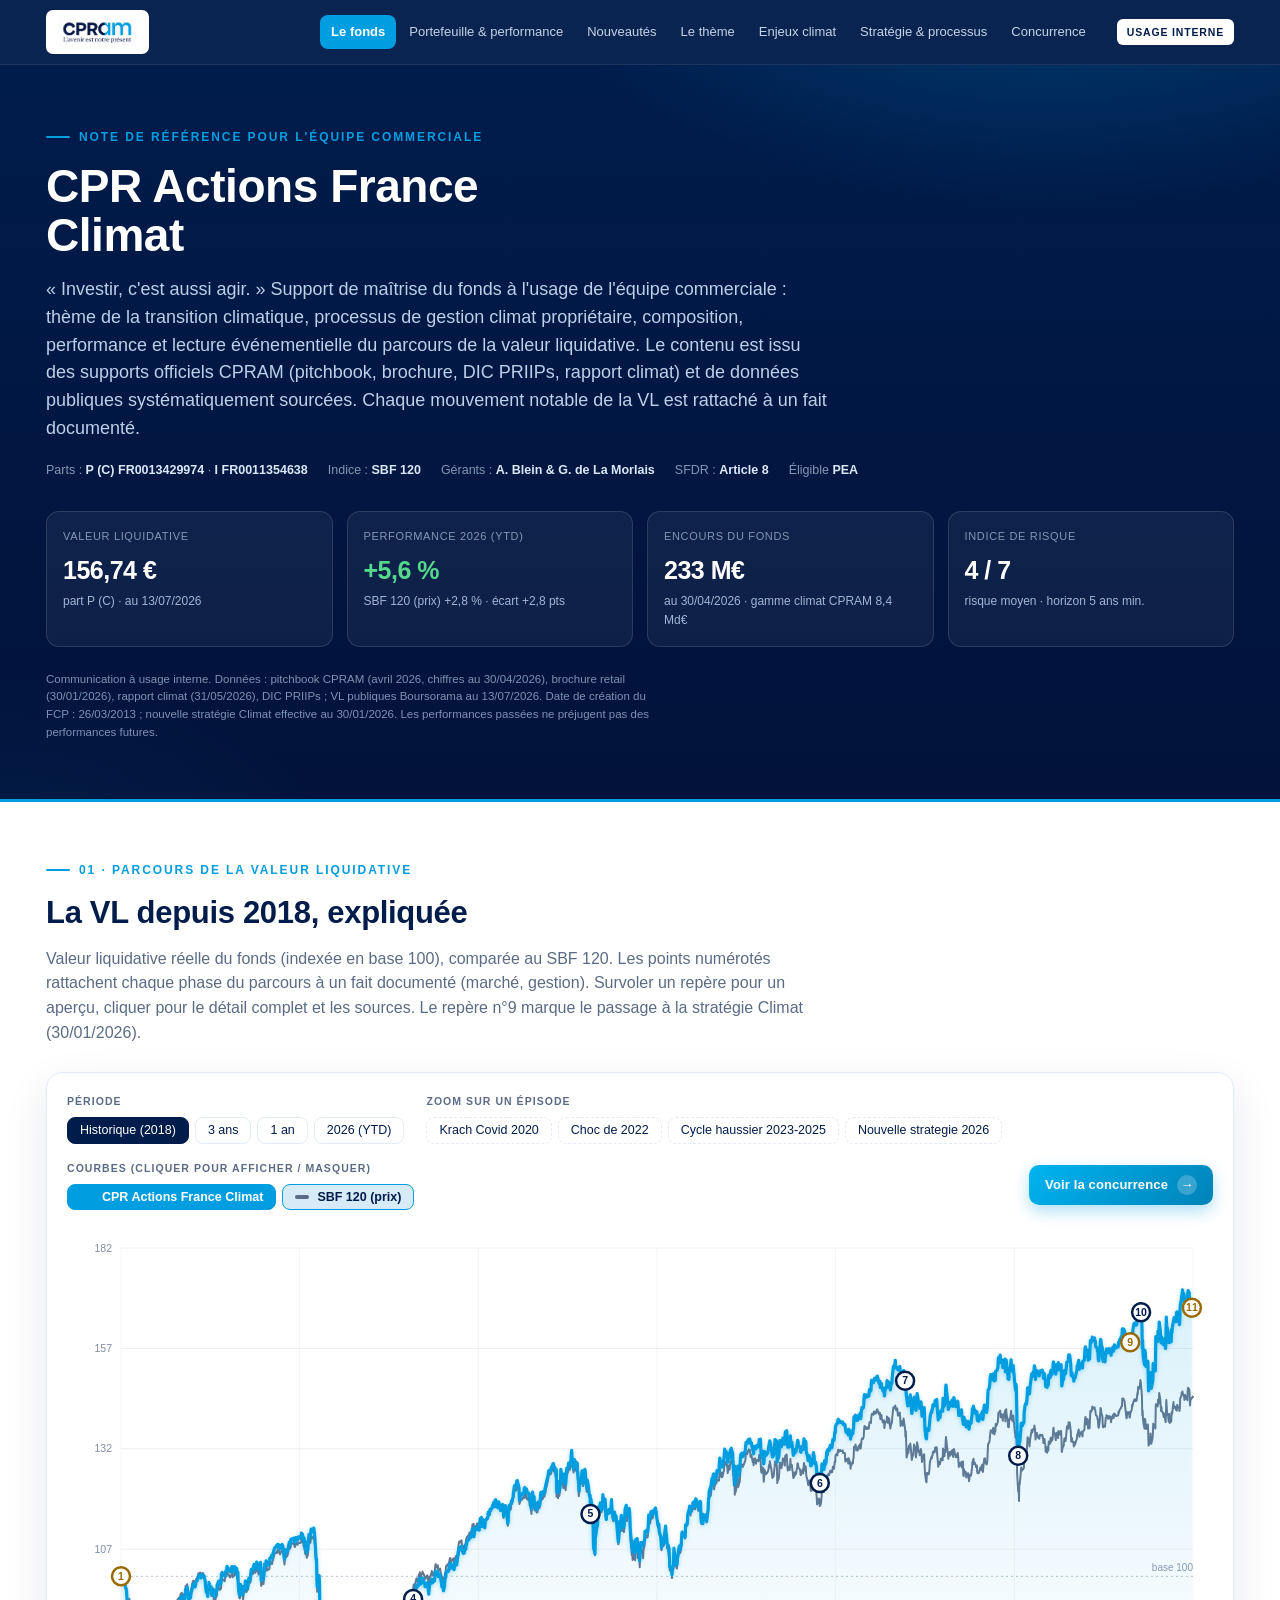
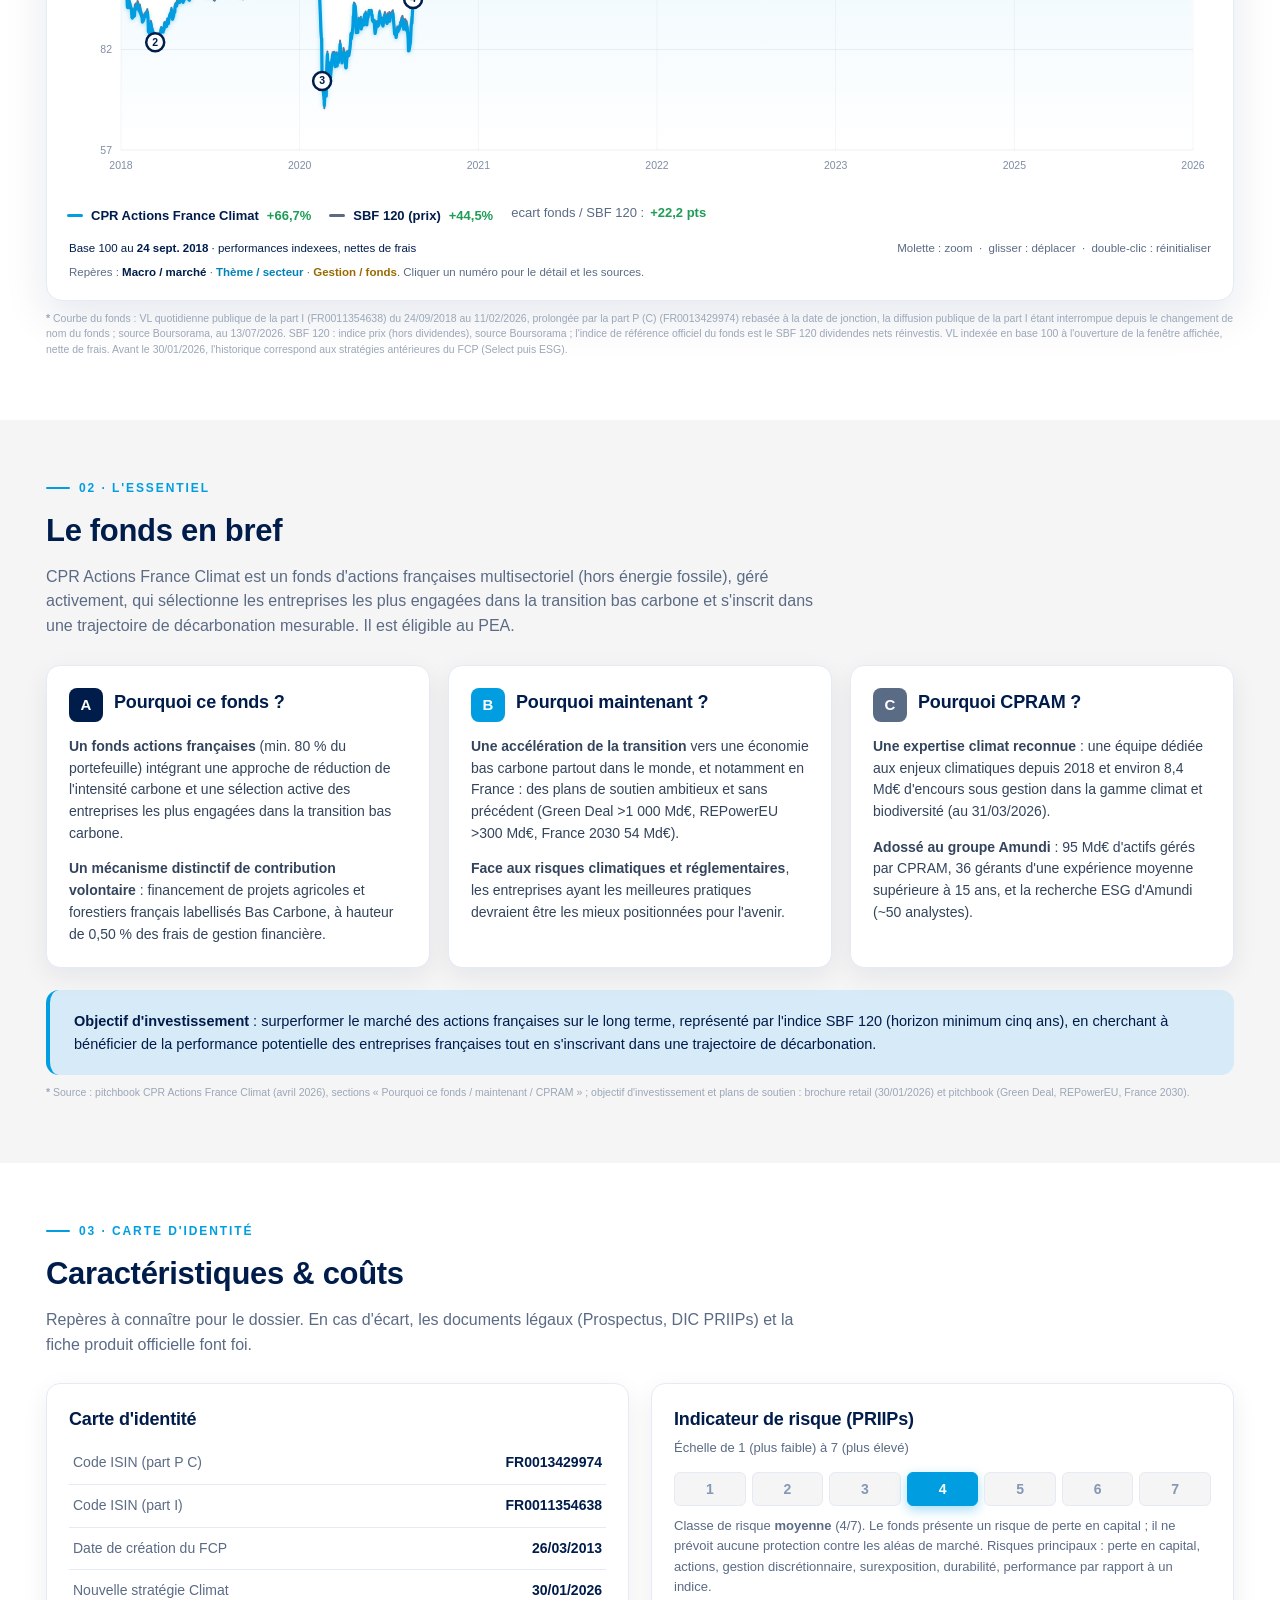
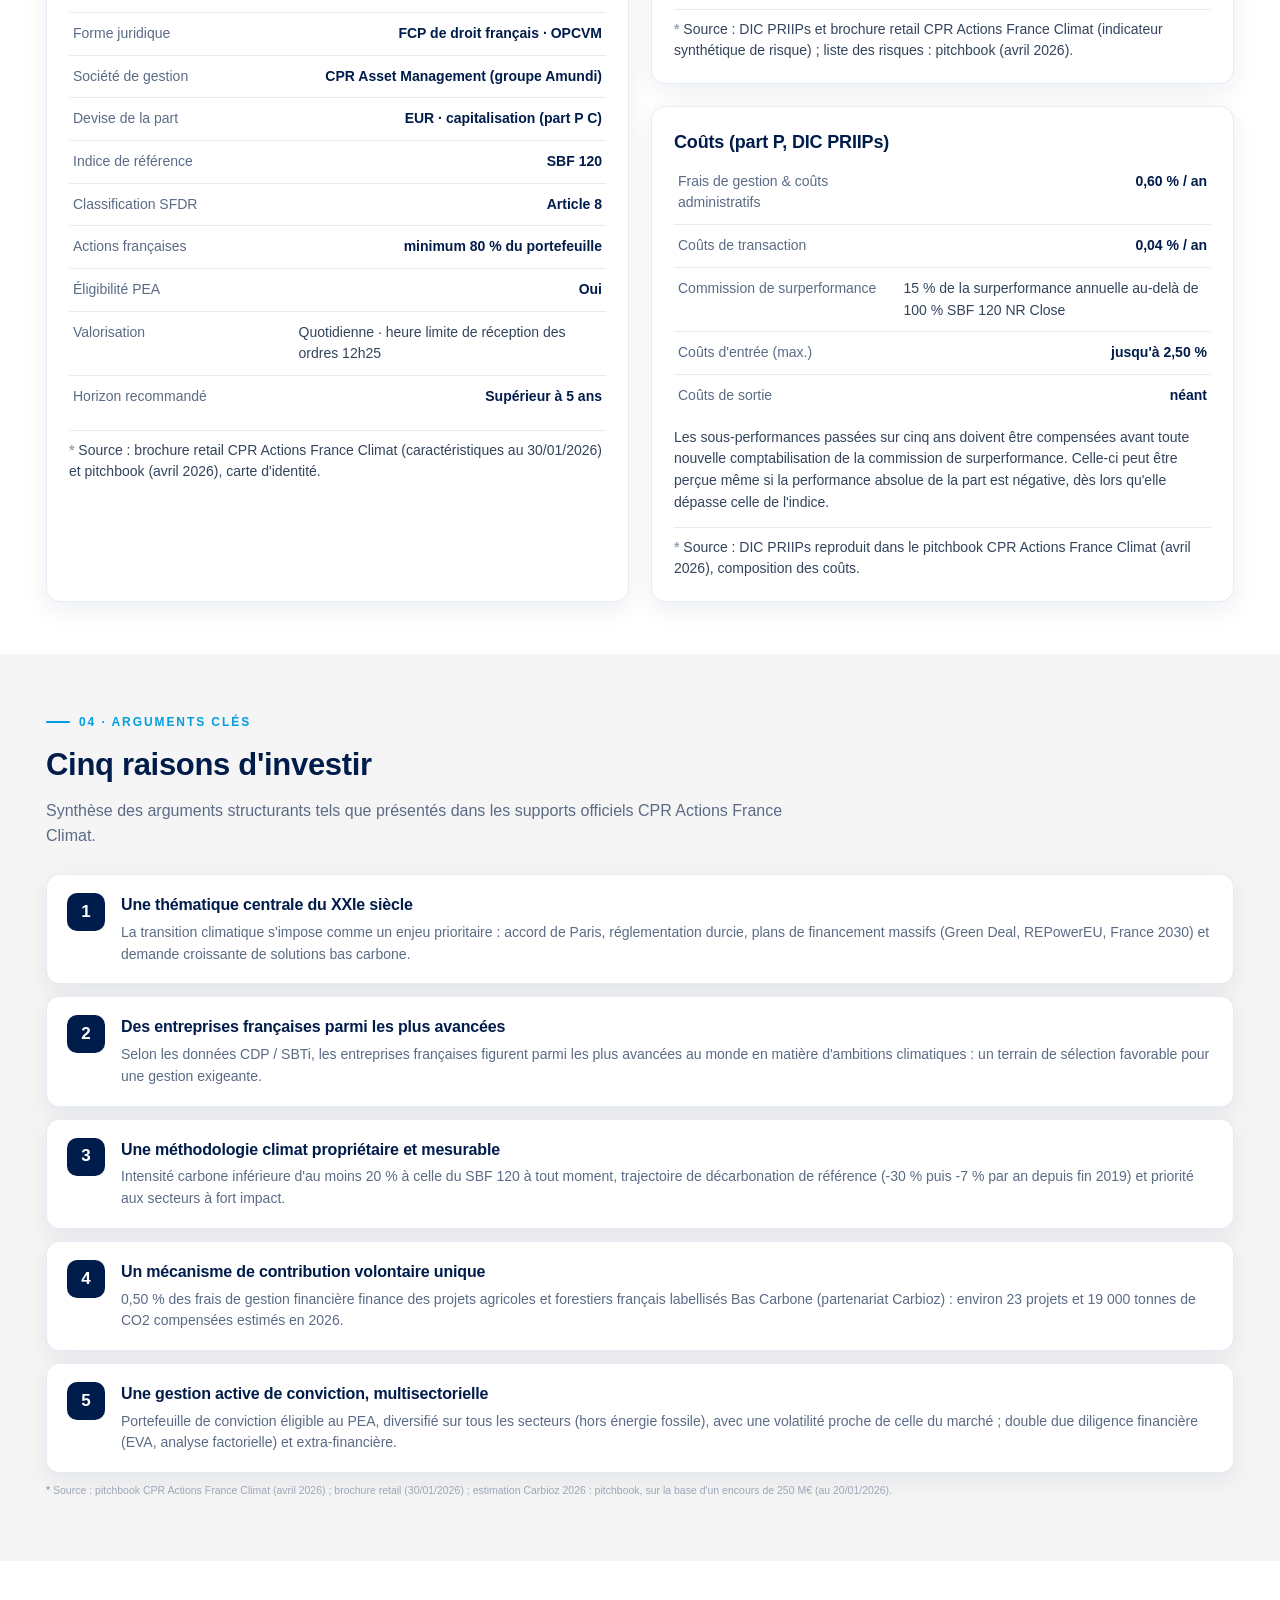
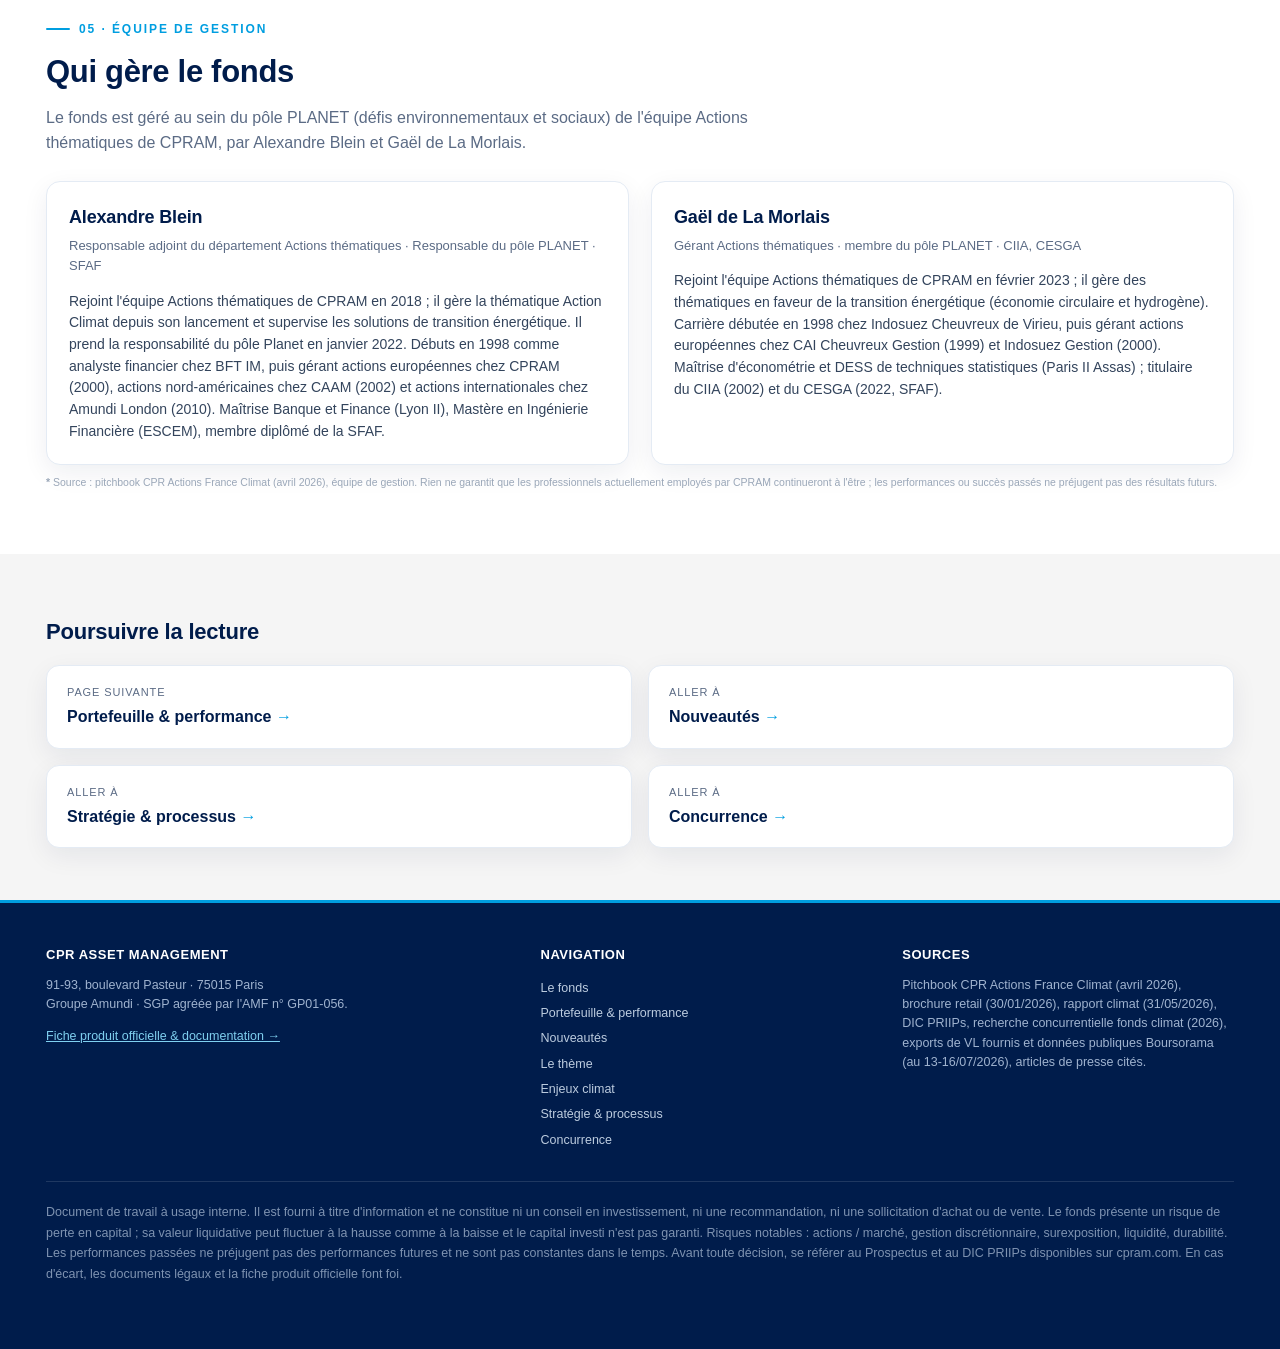
==== index.html @ 07a5f826 "Site de reference interne CPR Actions France Climat" ====
<!DOCTYPE html>
<html lang="fr">
<head>
<meta charset="utf-8">
<meta name="viewport" content="width=device-width, initial-scale=1">
<title>CPR Actions France Climat | Note de référence interne</title>
<link rel="stylesheet" href="styles.css?v=20260717">
</head>
<body>

<header class="top">
  <div class="wrap">
    <a class="brand" href="index.html"><span class="logobox"><img src="cpram-logo.jpg" alt="CPRAM"></span></a>
    <nav>
      <a href="index.html" class="active">Le fonds</a>
      <a href="portefeuille.html">Portefeuille &amp; performance</a>
      <a href="nouveautes.html">Nouveautés</a>
      <a href="theme.html">Le thème</a>
      <a href="enjeux.html">Enjeux climat</a>
      <a href="strategie.html">Stratégie &amp; processus</a>
      <a href="concurrence.html">Concurrence</a>
    </nav>
    <span class="badge-int">Usage interne</span>
  </div>
</header>

<!-- HERO -->
<div class="hero">
  <div class="wrap">
    <div class="eyebrow">Note de référence pour l'équipe commerciale</div>
    <h1>CPR Actions France Climat</h1>
    <p class="lead">«&nbsp;Investir, c'est aussi agir.&nbsp;» Support de maîtrise du fonds à l'usage de l'équipe commerciale&nbsp;: thème de la transition climatique, processus de gestion climat propriétaire, composition, performance et lecture événementielle du parcours de la valeur liquidative. Le contenu est issu des supports officiels CPRAM (pitchbook, brochure, DIC PRIIPs, rapport climat) et de données publiques systématiquement sourcées. Chaque mouvement notable de la VL est rattaché à un fait documenté.</p>
    <div class="meta">
      <span>Parts&nbsp;: <b>P (C) FR0013429974</b> · <b>I FR0011354638</b></span>
      <span>Indice&nbsp;: <b>SBF 120</b></span>
      <span>Gérants&nbsp;: <b>A. Blein &amp; G. de La Morlais</b></span>
      <span>SFDR&nbsp;: <b>Article 8</b></span>
      <span>Éligible <b>PEA</b></span>
    </div>

    <div class="kpis">
      <div class="kpi"><div class="lab">Valeur liquidative</div><div class="val">156,74 €</div><div class="sub">part P (C) · au 13/07/2026</div></div>
      <div class="kpi"><div class="lab">Performance 2026 (YTD)</div><div class="val pos">+5,6 %</div><div class="sub">SBF 120 (prix) +2,8 % · écart +2,8 pts</div></div>
      <div class="kpi"><div class="lab">Encours du fonds</div><div class="val">233 M€</div><div class="sub">au 30/04/2026 · gamme climat CPRAM 8,4 Md€</div></div>
      <div class="kpi"><div class="lab">Indice de risque</div><div class="val">4 / 7</div><div class="sub">risque moyen · horizon 5 ans min.</div></div>
    </div>
    <p class="disc-mini">Communication à usage interne. Données&nbsp;: pitchbook CPRAM (avril 2026, chiffres au 30/04/2026), brochure retail (30/01/2026), rapport climat (31/05/2026), DIC PRIIPs&nbsp;; VL publiques Boursorama au 13/07/2026. Date de création du FCP&nbsp;: 26/03/2013&nbsp;; nouvelle stratégie Climat effective au 30/01/2026. Les performances passées ne préjugent pas des performances futures.</p>
  </div>
</div>

<!-- GRAPHIQUE INTEGRE -->
<section id="parcours">
  <div class="wrap">
    <div class="sec-head">
      <div class="eyebrow">01 · Parcours de la valeur liquidative</div>
      <h2>La VL depuis 2018, expliquée</h2>
      <p>Valeur liquidative réelle du fonds (indexée en base 100), comparée au SBF 120. Les points numérotés rattachent chaque phase du parcours à un fait documenté (marché, gestion). Survoler un repère pour un aperçu, cliquer pour le détail complet et les sources. Le repère n°9 marque le passage à la stratégie Climat (30/01/2026).</p>
    </div>

    <div class="panel">
      <div class="ctrls">
        <div class="ctrl-group">
          <div class="glab">Période</div>
          <div class="btnrow" id="rangeBtns"></div>
        </div>
        <div class="ctrl-group">
          <div class="glab">Zoom sur un épisode</div>
          <div class="btnrow" id="epBtns"></div>
        </div>
      </div>

      <div style="display:flex;justify-content:space-between;align-items:center;gap:18px;flex-wrap:wrap;margin-top:16px">
        <div class="ctrl-group">
          <div class="glab">Courbes (cliquer pour afficher / masquer)</div>
          <div class="btnrow" id="seriesBtns"></div>
        </div>
        <a class="seemore" id="goCompetition" href="concurrence.html#graphique">Voir la concurrence <span class="ar">&rarr;</span></a>
      </div>

      <div class="chartwrap">
        <svg id="chart" xmlns="http://www.w3.org/2000/svg"></svg>
        <div class="tip" id="tip"></div>
        <div class="evttip" id="evtTip"></div>
      </div>

      <div class="livelegend" id="liveLegend" style="margin-top:14px"></div>

      <div class="chart-foot">
        <div class="base" id="baseNote"></div>
        <div class="hint">Molette&nbsp;: zoom &nbsp;·&nbsp; glisser&nbsp;: déplacer &nbsp;·&nbsp; double-clic&nbsp;: réinitialiser</div>
      </div>
      <div class="chart-foot" style="padding-top:0">
        <div class="hint">Repères&nbsp;: <span style="color:#001C4B;font-weight:700">Macro / marché</span> · <span style="color:#0082b8;font-weight:700">Thème / secteur</span> · <span style="color:#9a6a00;font-weight:700">Gestion / fonds</span>. Cliquer un numéro pour le détail et les sources.</div>
      </div>
    </div>
    <p class="srcline">Courbe du fonds&nbsp;: VL quotidienne publique de la part I (FR0011354638) du 24/09/2018 au 11/02/2026, prolongée par la part P (C) (FR0013429974) rebasée à la date de jonction, la diffusion publique de la part I étant interrompue depuis le changement de nom du fonds&nbsp;; source Boursorama, au 13/07/2026. SBF 120&nbsp;: indice prix (hors dividendes), source Boursorama&nbsp;; l'indice de référence officiel du fonds est le SBF 120 dividendes nets réinvestis. VL indexée en base 100 à l'ouverture de la fenêtre affichée, nette de frais. Avant le 30/01/2026, l'historique correspond aux stratégies antérieures du FCP (Select puis ESG).</p>
  </div>
</section>

<!-- EN BREF -->
<section class="alt" id="enbref">
  <div class="wrap">
    <div class="sec-head">
      <div class="eyebrow">02 · L'essentiel</div>
      <h2>Le fonds en bref</h2>
      <p>CPR Actions France Climat est un fonds d'actions françaises multisectoriel (hors énergie fossile), géré activement, qui sélectionne les entreprises les plus engagées dans la transition bas carbone et s'inscrit dans une trajectoire de décarbonation mesurable. Il est éligible au PEA.</p>
    </div>

    <div class="grid3">
      <div class="card">
        <div class="dimhead"><div class="dimnum" style="background:var(--navy)">A</div><h3>Pourquoi ce fonds&nbsp;?</h3></div>
        <p><b>Un fonds actions françaises</b> (min. 80 % du portefeuille) intégrant une approche de réduction de l'intensité carbone et une sélection active des entreprises les plus engagées dans la transition bas carbone.</p>
        <p><b>Un mécanisme distinctif de contribution volontaire</b>&nbsp;: financement de projets agricoles et forestiers français labellisés Bas Carbone, à hauteur de 0,50 % des frais de gestion financière.</p>
      </div>
      <div class="card">
        <div class="dimhead"><div class="dimnum" style="background:var(--cyan)">B</div><h3>Pourquoi maintenant&nbsp;?</h3></div>
        <p><b>Une accélération de la transition</b> vers une économie bas carbone partout dans le monde, et notamment en France&nbsp;: des plans de soutien ambitieux et sans précédent (Green Deal &gt;1&nbsp;000 Md€, REPowerEU &gt;300 Md€, France 2030 54 Md€).</p>
        <p><b>Face aux risques climatiques et réglementaires</b>, les entreprises ayant les meilleures pratiques devraient être les mieux positionnées pour l'avenir.</p>
      </div>
      <div class="card">
        <div class="dimhead"><div class="dimnum" style="background:#5a6b85">C</div><h3>Pourquoi CPRAM&nbsp;?</h3></div>
        <p><b>Une expertise climat reconnue</b>&nbsp;: une équipe dédiée aux enjeux climatiques depuis 2018 et environ 8,4 Md€ d'encours sous gestion dans la gamme climat et biodiversité (au 31/03/2026).</p>
        <p><b>Adossé au groupe Amundi</b>&nbsp;: 95 Md€ d'actifs gérés par CPRAM, 36 gérants d'une expérience moyenne supérieure à 15 ans, et la recherche ESG d'Amundi (~50 analystes).</p>
      </div>
    </div>

    <div class="callout" style="margin-top:22px">
      <p><b>Objectif d'investissement</b>&nbsp;: surperformer le marché des actions françaises sur le long terme, représenté par l'indice SBF 120 (horizon minimum cinq ans), en cherchant à bénéficier de la performance potentielle des entreprises françaises tout en s'inscrivant dans une trajectoire de décarbonation.</p>
    </div>
    <p class="srcline">Source&nbsp;: pitchbook CPR Actions France Climat (avril 2026), sections «&nbsp;Pourquoi ce fonds / maintenant / CPRAM&nbsp;»&nbsp;; objectif d'investissement et plans de soutien&nbsp;: brochure retail (30/01/2026) et pitchbook (Green Deal, REPowerEU, France 2030).</p>
  </div>
</section>

<!-- CARTE D'IDENTITE + RISQUE + FRAIS -->
<section id="carte">
  <div class="wrap">
    <div class="sec-head">
      <div class="eyebrow">03 · Carte d'identité</div>
      <h2>Caractéristiques &amp; coûts</h2>
      <p>Repères à connaître pour le dossier. En cas d'écart, les documents légaux (Prospectus, DIC PRIIPs) et la fiche produit officielle font foi.</p>
    </div>

    <div class="grid2">
      <div class="card">
        <h3>Carte d'identité</h3>
        <table class="idtable" style="margin-top:8px">
          <tr><td>Code ISIN (part P C)</td><td>FR0013429974</td></tr>
          <tr><td>Code ISIN (part I)</td><td>FR0011354638</td></tr>
          <tr><td>Date de création du FCP</td><td>26/03/2013</td></tr>
          <tr><td>Nouvelle stratégie Climat</td><td>30/01/2026</td></tr>
          <tr><td>Forme juridique</td><td>FCP de droit français · OPCVM</td></tr>
          <tr><td>Société de gestion</td><td>CPR Asset Management (groupe Amundi)</td></tr>
          <tr><td>Devise de la part</td><td>EUR · capitalisation (part P C)</td></tr>
          <tr><td>Indice de référence</td><td>SBF 120</td></tr>
          <tr><td>Classification SFDR</td><td>Article 8</td></tr>
          <tr><td>Actions françaises</td><td>minimum 80 % du portefeuille</td></tr>
          <tr><td>Éligibilité PEA</td><td>Oui</td></tr>
          <tr><td>Valorisation</td><td class="lng">Quotidienne · heure limite de réception des ordres 12h25</td></tr>
          <tr><td>Horizon recommandé</td><td>Supérieur à 5 ans</td></tr>
        </table>
        <p class="srcline">Source&nbsp;: brochure retail CPR Actions France Climat (caractéristiques au 30/01/2026) et pitchbook (avril 2026), carte d'identité.</p>
      </div>

      <div style="display:flex;flex-direction:column;gap:22px">
        <div class="card">
          <h3>Indicateur de risque (PRIIPs)</h3>
          <div class="ph">Échelle de 1 (plus faible) à 7 (plus élevé)</div>
          <div class="risk">
            <div class="rb">1</div><div class="rb">2</div><div class="rb">3</div>
            <div class="rb on">4</div><div class="rb">5</div><div class="rb">6</div><div class="rb">7</div>
          </div>
          <p style="font-size:13px;color:var(--muted);margin:10px 0 0">Classe de risque <b>moyenne</b> (4/7). Le fonds présente un risque de perte en capital&nbsp;; il ne prévoit aucune protection contre les aléas de marché. Risques principaux&nbsp;: perte en capital, actions, gestion discrétionnaire, surexposition, durabilité, performance par rapport à un indice.</p>
          <p class="srcline">Source&nbsp;: DIC PRIIPs et brochure retail CPR Actions France Climat (indicateur synthétique de risque)&nbsp;; liste des risques&nbsp;: pitchbook (avril 2026).</p>
        </div>
        <div class="card">
          <h3>Coûts (part P, DIC PRIIPs)</h3>
          <table class="idtable" style="margin-top:4px">
            <tr><td>Frais de gestion &amp; coûts administratifs</td><td>0,60 % / an</td></tr>
            <tr><td>Coûts de transaction</td><td>0,04 % / an</td></tr>
            <tr><td>Commission de surperformance</td><td class="lng">15 % de la surperformance annuelle au-delà de 100 % SBF 120 NR Close</td></tr>
            <tr><td>Coûts d'entrée (max.)</td><td>jusqu'à 2,50 %</td></tr>
            <tr><td>Coûts de sortie</td><td>néant</td></tr>
          </table>
          <p class="note" style="margin-top:10px">Les sous-performances passées sur cinq ans doivent être compensées avant toute nouvelle comptabilisation de la commission de surperformance. Celle-ci peut être perçue même si la performance absolue de la part est négative, dès lors qu'elle dépasse celle de l'indice.</p>
          <p class="srcline">Source&nbsp;: DIC PRIIPs reproduit dans le pitchbook CPR Actions France Climat (avril 2026), composition des coûts.</p>
        </div>
      </div>
    </div>
  </div>
</section>

<!-- RAISONS D'INVESTIR -->
<section class="alt" id="raisons">
  <div class="wrap">
    <div class="sec-head">
      <div class="eyebrow">04 · Arguments clés</div>
      <h2>Cinq raisons d'investir</h2>
      <p>Synthèse des arguments structurants tels que présentés dans les supports officiels CPR Actions France Climat.</p>
    </div>
    <div class="reasons">
      <div class="reason"><div class="rn">1</div><div><h4>Une thématique centrale du XXIe siècle</h4><p>La transition climatique s'impose comme un enjeu prioritaire&nbsp;: accord de Paris, réglementation durcie, plans de financement massifs (Green Deal, REPowerEU, France 2030) et demande croissante de solutions bas carbone.</p></div></div>
      <div class="reason"><div class="rn">2</div><div><h4>Des entreprises françaises parmi les plus avancées</h4><p>Selon les données CDP / SBTi, les entreprises françaises figurent parmi les plus avancées au monde en matière d'ambitions climatiques&nbsp;: un terrain de sélection favorable pour une gestion exigeante.</p></div></div>
      <div class="reason"><div class="rn">3</div><div><h4>Une méthodologie climat propriétaire et mesurable</h4><p>Intensité carbone inférieure d'au moins 20 % à celle du SBF 120 à tout moment, trajectoire de décarbonation de référence (-30 % puis -7 % par an depuis fin 2019) et priorité aux secteurs à fort impact.</p></div></div>
      <div class="reason"><div class="rn">4</div><div><h4>Un mécanisme de contribution volontaire unique</h4><p>0,50 % des frais de gestion financière finance des projets agricoles et forestiers français labellisés Bas Carbone (partenariat Carbioz)&nbsp;: environ 23 projets et 19&nbsp;000 tonnes de CO2 compensées estimés en 2026.</p></div></div>
      <div class="reason"><div class="rn">5</div><div><h4>Une gestion active de conviction, multisectorielle</h4><p>Portefeuille de conviction éligible au PEA, diversifié sur tous les secteurs (hors énergie fossile), avec une volatilité proche de celle du marché&nbsp;; double due diligence financière (EVA, analyse factorielle) et extra-financière.</p></div></div>
    </div>
    <p class="srcline">Source&nbsp;: pitchbook CPR Actions France Climat (avril 2026)&nbsp;; brochure retail (30/01/2026)&nbsp;; estimation Carbioz 2026&nbsp;: pitchbook, sur la base d'un encours de 250 M€ (au 20/01/2026).</p>
  </div>
</section>

<!-- EQUIPE -->
<section id="equipe">
  <div class="wrap">
    <div class="sec-head">
      <div class="eyebrow">05 · Équipe de gestion</div>
      <h2>Qui gère le fonds</h2>
      <p>Le fonds est géré au sein du pôle PLANET (défis environnementaux et sociaux) de l'équipe Actions thématiques de CPRAM, par Alexandre Blein et Gaël de La Morlais.</p>
    </div>
    <div class="grid2">
      <div class="card">
        <h3>Alexandre Blein</h3>
        <div class="ph">Responsable adjoint du département Actions thématiques · Responsable du pôle PLANET · SFAF</div>
        <p>Rejoint l'équipe Actions thématiques de CPRAM en 2018&nbsp;; il gère la thématique Action Climat depuis son lancement et supervise les solutions de transition énergétique. Il prend la responsabilité du pôle Planet en janvier 2022. Débuts en 1998 comme analyste financier chez BFT IM, puis gérant actions européennes chez CPRAM (2000), actions nord-américaines chez CAAM (2002) et actions internationales chez Amundi London (2010). Maîtrise Banque et Finance (Lyon II), Mastère en Ingénierie Financière (ESCEM), membre diplômé de la SFAF.</p>
      </div>
      <div class="card">
        <h3>Gaël de La Morlais</h3>
        <div class="ph">Gérant Actions thématiques · membre du pôle PLANET · CIIA, CESGA</div>
        <p>Rejoint l'équipe Actions thématiques de CPRAM en février 2023&nbsp;; il gère des thématiques en faveur de la transition énergétique (économie circulaire et hydrogène). Carrière débutée en 1998 chez Indosuez Cheuvreux de Virieu, puis gérant actions européennes chez CAI Cheuvreux Gestion (1999) et Indosuez Gestion (2000). Maîtrise d'économétrie et DESS de techniques statistiques (Paris II Assas)&nbsp;; titulaire du CIIA (2002) et du CESGA (2022, SFAF).</p>
      </div>
    </div>
    <p class="srcline">Source&nbsp;: pitchbook CPR Actions France Climat (avril 2026), équipe de gestion. Rien ne garantit que les professionnels actuellement employés par CPRAM continueront à l'être&nbsp;; les performances ou succès passés ne préjugent pas des résultats futurs.</p>
  </div>
</section>

<!-- NEXT -->
<section class="alt" id="suite">
  <div class="wrap">
    <div class="sec-head" style="margin-bottom:16px"><h2 style="font-size:22px">Poursuivre la lecture</h2></div>
    <div class="nextnav">
      <a href="portefeuille.html"><div class="nl">Page suivante</div><div class="nt">Portefeuille &amp; performance</div></a>
      <a href="nouveautes.html"><div class="nl">Aller à</div><div class="nt">Nouveautés</div></a>
      <a href="strategie.html"><div class="nl">Aller à</div><div class="nt">Stratégie &amp; processus</div></a>
      <a href="concurrence.html"><div class="nl">Aller à</div><div class="nt">Concurrence</div></a>
    </div>
  </div>
</section>

<footer>
  <div class="wrap">
    <div class="cols">
      <div>
        <h4>CPR Asset Management</h4>
        <p>91-93, boulevard Pasteur · 75015 Paris<br>Groupe Amundi · SGP agréée par l'AMF n° GP01-056.</p>
        <p style="margin-top:10px"><a href="https://cpram.com/fra/fr/particuliers/products/FR0013429974">Fiche produit officielle &amp; documentation →</a></p>
      </div>
      <div>
        <h4>Navigation</h4>
        <nav>
          <a href="index.html">Le fonds</a>
          <a href="portefeuille.html">Portefeuille &amp; performance</a>
          <a href="nouveautes.html">Nouveautés</a>
          <a href="theme.html">Le thème</a>
          <a href="enjeux.html">Enjeux climat</a>
          <a href="strategie.html">Stratégie &amp; processus</a>
          <a href="concurrence.html">Concurrence</a>
        </nav>
      </div>
      <div>
        <h4>Sources</h4>
        <p>Pitchbook CPR Actions France Climat (avril 2026), brochure retail (30/01/2026), rapport climat (31/05/2026), DIC PRIIPs, recherche concurrentielle fonds climat (2026), exports de VL fournis et données publiques Boursorama (au 13-16/07/2026), articles de presse cités.</p>
      </div>
    </div>
    <p class="disc">Document de travail à usage interne. Il est fourni à titre d'information et ne constitue ni un conseil en investissement, ni une recommandation, ni une sollicitation d'achat ou de vente. Le fonds présente un risque de perte en capital&nbsp;; sa valeur liquidative peut fluctuer à la hausse comme à la baisse et le capital investi n'est pas garanti. Risques notables&nbsp;: actions / marché, gestion discrétionnaire, surexposition, liquidité, durabilité. Les performances passées ne préjugent pas des performances futures et ne sont pas constantes dans le temps. Avant toute décision, se référer au Prospectus et au DIC PRIIPs disponibles sur cpram.com. En cas d'écart, les documents légaux et la fiche produit officielle font foi.</p>
  </div>
</footer>

<!-- MODAL -->
<div class="modal-bg" id="modalBg"></div>
<div class="modal" id="modal" role="dialog" aria-modal="true">
  <div class="mtop">
    <button class="mclose" id="modalClose" aria-label="Fermer">✕</button>
    <div class="mdt" id="mDate"></div>
    <h3 id="mTitle"></h3>
  </div>
  <div class="mbody" id="mBody"></div>
  <div class="impact" id="mImpact"></div>
  <div class="sources" id="mSources"></div>
</div>

<script>
window.CHART_CONFIG = {
  present: {cpram:true, sbf:true},
  events: true, episodes: true, fundArea: true,
  ranges: ["hist","3a","1a","ytd"], defaultRange: "hist"
};
</script>
<script src="data.js?v=20260717"></script>
<script src="chart.js?v=20260717"></script>
<script>
/* Transition "slide" vers la page Concurrence */
(function(){
  var btn=document.getElementById("goCompetition");
  if(!btn) return;
  btn.addEventListener("click",function(e){
    if(e.metaKey||e.ctrlKey||e.shiftKey||e.button===1) return;
    e.preventDefault();
    var href=btn.getAttribute("href");
    try{ sessionStorage.setItem("slideFromChart","1"); }catch(_){}
    document.body.classList.add("slide-out");
    setTimeout(function(){ window.location.href=href; }, 320);
  });
})();
</script>
</body>
</html>
---- styles.css ----
/* =========================================================================
   CPR Invest - MedTech | Note de référence interne (site multi-pages)
   Charte CPR : #009EE0 / #001C4B / #FFFFFF / #F5F5F5 / #D6EAF7
   Feuille de style partagée par les 6 pages.
   ========================================================================= */
:root{
  --cyan:#009EE0; --cyan-d:#0082b8; --navy:#001C4B; --navy-2:#0a2a63;
  --white:#ffffff; --gray:#F5F5F5; --bluelight:#D6EAF7;
  --ink:#001C4B; --muted:#5b6b85; --muted-2:#8497b4;
  --line:#e4ebf4; --line-2:#d6eaf7;
  --pos:#1f9d57; --neg:#d0432b;
  --teal:#0F9D8E; --violet:#7C5CD6; --amber:#E8920C;
  --shadow:0 8px 26px rgba(0,28,75,.07); --shadow-l:0 16px 44px rgba(0,28,75,.10);
}
*{box-sizing:border-box}
html{scroll-behavior:smooth}
body{margin:0;font-family:-apple-system,BlinkMacSystemFont,"Segoe UI",Roboto,Helvetica,Arial,sans-serif;color:var(--ink);background:var(--white);line-height:1.55;-webkit-font-smoothing:antialiased}
h1,h2,h3,h4{margin:0;font-weight:700;letter-spacing:-.01em}
p{margin:0 0 1em}
a{color:inherit}
.wrap{max-width:1240px;margin:0 auto;padding:0 26px}
.mono{font-variant-numeric:tabular-nums}
.eyebrow{display:inline-flex;align-items:center;gap:9px;font-size:12px;letter-spacing:.16em;text-transform:uppercase;color:var(--cyan);font-weight:700}
.eyebrow:before{content:"";width:24px;height:2px;background:var(--cyan);border-radius:2px}

/* ---------- top bar ---------- */
header.top{position:sticky;top:0;z-index:60;background:rgba(0,28,75,.96);backdrop-filter:blur(10px);border-bottom:1px solid rgba(255,255,255,.08)}
.top .wrap{display:flex;align-items:center;gap:14px;height:64px}
.brand{display:flex;align-items:center;text-decoration:none}
.logobox{background:#fff;border-radius:7px;padding:7px 12px;display:flex;align-items:center}
.logobox img{height:30px;display:block}
.top nav{margin-left:auto;display:flex;gap:2px;flex-wrap:wrap}
.top nav a{color:#c4d3e6;text-decoration:none;font-size:13px;padding:7px 11px;border-radius:8px;transition:.15s;white-space:nowrap}
.top nav a:hover{background:rgba(255,255,255,.1);color:#fff}
.top nav a.active{background:var(--cyan);color:#fff;font-weight:600}
.top .badge-int{font-size:10.5px;letter-spacing:.08em;text-transform:uppercase;font-weight:700;color:var(--navy);background:#fff;padding:5px 10px;border-radius:6px;margin-left:6px}
@media(max-width:1180px){.top .badge-int{display:none}}
@media(max-width:1080px){
  .top .wrap{height:auto;flex-wrap:wrap;padding-top:10px;padding-bottom:10px}
  .top nav{margin-left:0;width:100%;justify-content:flex-start}
}

/* ---------- hero (home) ---------- */
.hero{background:
   radial-gradient(900px 480px at 82% -20%,rgba(0,158,224,.30),transparent 60%),
   radial-gradient(700px 500px at 0% 120%,rgba(0,158,224,.12),transparent 55%),
   linear-gradient(180deg,var(--navy),#02123a);
   color:#eaf1fb;padding:56px 0 46px;border-bottom:3px solid var(--cyan)}
.hero h1{font-size:clamp(28px,4.4vw,46px);line-height:1.06;color:#fff;max-width:20ch;margin-top:16px}
.hero .lead{font-size:clamp(15px,1.7vw,18px);color:#bcd0ea;max-width:78ch;margin-top:16px}
.hero .meta{margin-top:16px;font-size:12.5px;color:var(--muted-2);display:flex;flex-wrap:wrap;gap:8px 20px}
.hero .meta b{color:#dce8f7;font-weight:600}
.kpis{margin-top:30px;display:grid;grid-template-columns:repeat(4,1fr);gap:14px}
@media(max-width:760px){.kpis{grid-template-columns:repeat(2,1fr)}}
.kpi{background:rgba(255,255,255,.055);border:1px solid rgba(255,255,255,.12);border-radius:13px;padding:16px}
.kpi .lab{font-size:11px;letter-spacing:.06em;text-transform:uppercase;color:var(--muted-2)}
.kpi .val{font-size:25px;font-weight:800;color:#fff;margin-top:6px;letter-spacing:-.02em}
.kpi .val.pos{color:#54d98c}.kpi .val.neg{color:#ff8b73}
.kpi .sub{font-size:12px;color:#9fb6d4;margin-top:3px}
.disc-mini{margin-top:24px;font-size:11.5px;color:#7c92b4;max-width:96ch}

/* ---------- page hero (inner pages) ---------- */
.phero{background:linear-gradient(180deg,var(--navy),#06214f);color:#eaf1fb;padding:40px 0 34px;border-bottom:3px solid var(--cyan)}
.phero h1{font-size:clamp(24px,3.6vw,36px);color:#fff;max-width:24ch;margin-top:12px}
.phero p{font-size:clamp(14px,1.5vw,16px);color:#bcd0ea;max-width:84ch;margin-top:12px;margin-bottom:0}
.phero .crumbs{font-size:12px;color:var(--muted-2);letter-spacing:.04em}

/* ---------- sections ---------- */
section{padding:52px 0}
section.alt{background:var(--gray)}
.sec-head{margin-bottom:26px}
.sec-head h2{font-size:clamp(22px,3vw,31px);margin-top:9px}
.sec-head p{color:var(--muted);max-width:88ch;margin-top:10px}
.subhead{font-size:18px;color:var(--navy);font-weight:700;margin:34px 0 14px}

/* ---------- cards / grids ---------- */
.grid2{display:grid;grid-template-columns:1fr 1fr;gap:22px}
.grid3{display:grid;grid-template-columns:repeat(3,1fr);gap:18px}
.grid4{display:grid;grid-template-columns:repeat(4,1fr);gap:16px}
@media(max-width:980px){.grid4{grid-template-columns:repeat(2,1fr)}}
@media(max-width:860px){.grid2,.grid3{grid-template-columns:1fr}}
.card{background:#fff;border:1px solid var(--line);border-radius:14px;padding:22px;box-shadow:var(--shadow)}
.card h3{font-size:18px;margin-bottom:4px;color:var(--navy)}
.card .ph{color:var(--muted);font-size:13px;margin-bottom:14px}
.card p{font-size:14px;color:#33445c}
.card p:last-child{margin-bottom:0}
.tag{display:inline-block;font-size:12px;font-weight:600;padding:4px 10px;border-radius:7px;background:var(--bluelight);color:var(--navy)}
.bigpct{font-size:30px;font-weight:800;letter-spacing:-.02em;color:var(--navy)}
.bigpct.pos{color:var(--pos)}.bigpct.neg{color:var(--neg)}
.dimhead{display:flex;align-items:center;gap:11px;margin-bottom:14px}
.dimnum{width:34px;height:34px;border-radius:8px;display:grid;place-items:center;font-weight:800;font-size:15px;color:#fff;flex:0 0 auto}

/* ---------- id table ---------- */
.idtable{width:100%;border-collapse:collapse;font-size:14px}
.idtable td{padding:10px 4px;border-bottom:1px solid var(--line);vertical-align:top}
.idtable tr:last-child td{border-bottom:none}
.idtable td:first-child{color:var(--muted);width:42%}
.idtable td:last-child{font-weight:600;text-align:right}
.idtable td.lng{text-align:left;font-weight:500;color:#33445c}

/* ---------- holdings ---------- */
.hold-row{display:grid;grid-template-columns:22px 1.7fr 2.2fr 54px;gap:11px;align-items:center;padding:8px 0;border-bottom:1px solid var(--line);font-size:13.5px}
.hold-row:last-child{border:none}
.hold-row .rk{color:var(--muted-2);font-weight:700;font-size:12px}
.hold-row .nm{font-weight:600;color:var(--navy)}
.hold-row .nm small{display:block;font-weight:500;color:var(--muted);font-size:11.5px}
.bar{height:9px;border-radius:5px;background:var(--gray);overflow:hidden}
.bar>i{display:block;height:100%;border-radius:5px;background:linear-gradient(90deg,var(--navy),var(--cyan))}
.hold-row .wt{text-align:right;font-weight:700;font-variant-numeric:tabular-nums;color:var(--navy)}

/* ---------- allocation bars ---------- */
.alloc{display:flex;flex-direction:column;gap:13px}
.alloc .arow .at{display:flex;justify-content:space-between;font-size:13.5px;margin-bottom:5px}
.alloc .arow .at b{font-variant-numeric:tabular-nums}
.alloc .bar2{height:11px;border-radius:6px;background:var(--gray);overflow:hidden}
.alloc .bar2>i{display:block;height:100%;border-radius:6px}
.alloc .idx{font-size:11.5px;color:var(--muted-2)}

/* ---------- perf table ---------- */
.perf-table{width:100%;border-collapse:collapse;font-size:14px}
.perf-table th,.perf-table td{padding:11px 10px;text-align:right;border-bottom:1px solid var(--line);font-variant-numeric:tabular-nums}
.perf-table th{font-size:11px;letter-spacing:.04em;text-transform:uppercase;color:var(--muted);font-weight:700}
.perf-table td:first-child,.perf-table th:first-child{text-align:left;font-weight:600;color:var(--navy)}
.perf-table .pos{color:var(--pos);font-weight:700}
.perf-table .neg{color:var(--neg);font-weight:700}
.perf-table tr.fundrow td{background:var(--bluelight)}
.perf-table tr.totalrow td{font-weight:700;border-top:2px solid var(--line)}

/* ---------- infobox ---------- */
.infobox{background:var(--navy);color:#dce8f7;border-radius:14px;padding:24px 26px;margin-top:8px;border-left:4px solid var(--cyan)}
.infobox h3{color:#fff;font-size:18px;margin-bottom:8px}
.infobox p{color:#bcd0ea;margin-bottom:0;font-size:14px}
.infobox p+p{margin-top:10px}
.infobox .hi{color:#5cc6f2;font-weight:600}

.note{font-size:12.5px;color:var(--muted);margin-top:14px}
/* petite ligne de source grise, avec asterisque, sous chaque bloc de données */
.srcline{font-size:10.5px;color:#9aa7b8;line-height:1.5;margin-top:10px;display:block}
.srcline:before{content:"\002A\00A0";color:#9aa7b8;font-weight:700}
.card .srcline{margin-top:12px;padding-top:9px;border-top:1px solid var(--line)}
.srcsup{color:#9aa7b8;font-weight:700;font-size:.72em;vertical-align:super;margin-left:2px}
.kpi .srcline{color:#7c92b4;border:none;margin-top:8px}
.factrow{display:flex;flex-wrap:wrap;gap:8px;margin-top:6px}
.fact{font-size:12.5px;padding:7px 13px;border-radius:8px;background:#fff;border:1px solid var(--line);color:var(--navy)}
.fact b{color:var(--cyan-d)}

/* ---------- these / drivers / pillars ---------- */
.these-card{background:#fff;border:1px solid var(--line);border-radius:14px;padding:22px;box-shadow:var(--shadow)}
.these-card .n{font-size:13px;font-weight:800;color:var(--cyan);letter-spacing:.04em}
.these-card h3{font-size:17px;margin:8px 0 8px;color:var(--navy)}
.these-card p{color:var(--muted);font-size:14px;margin:0}
.driver{background:#fff;border:1px solid var(--line);border-radius:13px;padding:20px;box-shadow:var(--shadow)}
.driver .dn{width:30px;height:30px;border-radius:8px;background:var(--bluelight);color:var(--navy);display:grid;place-items:center;font-weight:800;font-size:14px;margin-bottom:12px}
.driver h4{font-size:15px;color:var(--navy);margin-bottom:6px}
.driver p{font-size:13.5px;color:var(--muted);margin:0}
.pill{display:inline-flex;align-items:center;gap:7px;font-size:13px;padding:7px 13px;border-radius:20px;background:#fff;border:1px solid var(--line);color:var(--navy);font-weight:500}
.pill i{width:9px;height:9px;border-radius:50%;flex:0 0 auto}

/* ---------- numbered reasons ---------- */
.reasons{display:flex;flex-direction:column;gap:12px}
.reason{display:flex;gap:16px;align-items:flex-start;background:#fff;border:1px solid var(--line);border-radius:13px;padding:18px 20px;box-shadow:var(--shadow)}
.reason .rn{flex:0 0 auto;width:38px;height:38px;border-radius:10px;background:var(--navy);color:#fff;display:grid;place-items:center;font-weight:800;font-size:17px}
.reason h4{font-size:16px;color:var(--navy);margin-bottom:4px}
.reason p{font-size:14px;color:var(--muted);margin:0}

/* ---------- process steps ---------- */
.steps{display:grid;grid-template-columns:repeat(4,1fr);gap:0}
@media(max-width:980px){.steps{grid-template-columns:1fr 1fr}}
@media(max-width:560px){.steps{grid-template-columns:1fr}}
.step{position:relative;background:#fff;border:1px solid var(--line);padding:20px;box-shadow:var(--shadow)}
.step:first-child{border-radius:13px 0 0 13px}
.step:last-child{border-radius:0 13px 13px 0}
@media(max-width:980px){.step,.step:first-child,.step:last-child{border-radius:12px}}
.step .sn{font-size:12px;font-weight:800;color:var(--cyan);letter-spacing:.06em;text-transform:uppercase}
.step h4{font-size:15px;color:var(--navy);margin:8px 0 8px}
.step ul{margin:0;padding-left:16px;font-size:13px;color:var(--muted)}
.step ul li{margin-bottom:5px}

/* ---------- risk indicator 1-7 ---------- */
.risk{display:flex;gap:6px;margin:12px 0 6px}
.risk .rb{flex:1;height:34px;border-radius:6px;background:var(--gray);display:grid;place-items:center;font-weight:700;color:var(--muted-2);font-size:14px;border:1px solid var(--line)}
.risk .rb.on{background:var(--cyan);color:#fff;border-color:var(--cyan);box-shadow:0 4px 12px rgba(0,158,224,.35)}

/* ---------- competitor table ---------- */
.comp-table{width:100%;border-collapse:collapse;font-size:13px}
.comp-table th,.comp-table td{padding:10px 10px;text-align:left;border-bottom:1px solid var(--line);vertical-align:top}
.comp-table th{font-size:10.5px;letter-spacing:.04em;text-transform:uppercase;color:var(--muted);font-weight:700;background:var(--gray)}
.comp-table td:first-child{font-weight:700;color:var(--navy)}
.comp-table tr.hl td{background:var(--bluelight)}
.comp-table .num{text-align:right;font-variant-numeric:tabular-nums}
.comp-table .pos{color:var(--pos)}
.comp-table .neg{color:var(--neg)}
.comp-table small{color:var(--muted);font-weight:400}
.scroll-x{overflow-x:auto;-webkit-overflow-scrolling:touch}

/* ---------- competitor profile cards ---------- */
.comp-card{background:#fff;border:1px solid var(--line);border-radius:14px;padding:22px;box-shadow:var(--shadow);border-top:4px solid var(--cyan)}
.comp-card.fund{border-top-color:var(--cyan);background:linear-gradient(180deg,#f4fbfe,#fff)}
.comp-card .ctag{font-size:11px;font-weight:800;letter-spacing:.05em;text-transform:uppercase;color:var(--cyan-d)}
.comp-card h3{font-size:18px;color:var(--navy);margin:6px 0 2px}
.comp-card .isin{font-size:12px;color:var(--muted-2);font-variant-numeric:tabular-nums;margin-bottom:12px}
.comp-card .crow{display:flex;justify-content:space-between;gap:10px;font-size:13px;padding:6px 0;border-bottom:1px solid var(--line)}
.comp-card .crow:last-of-type{border-bottom:none}
.comp-card .crow span{color:var(--muted)}
.comp-card .crow b{color:var(--navy);text-align:right;font-weight:600}
.comp-card p{font-size:13.5px;color:var(--muted);margin:12px 0 0}

/* ---------- chart (parcours) ---------- */
.panel{background:#fff;border:1px solid var(--line);border-radius:16px;padding:20px 20px 12px;box-shadow:var(--shadow-l)}
.ctrls{display:flex;flex-wrap:wrap;gap:22px;align-items:flex-start}
.ctrl-group{display:flex;flex-direction:column;gap:8px}
.ctrl-group .glab{font-size:10.5px;letter-spacing:.1em;text-transform:uppercase;color:var(--muted);font-weight:700}
.btnrow{display:flex;flex-wrap:wrap;gap:6px}
.chip{font:inherit;font-size:12.5px;cursor:pointer;border:1px solid var(--line);background:#fff;color:var(--navy);padding:6px 12px;border-radius:8px;transition:.13s;display:inline-flex;align-items:center;gap:8px;line-height:1}
.chip:hover{border-color:var(--cyan);color:var(--cyan-d)}
.chip.active{background:var(--navy);border-color:var(--navy);color:#fff}
.chip.ep{border-style:dashed}
.chip .dot{flex:0 0 auto}
.chip.series.active{background:var(--bluelight);border-color:var(--cyan);color:var(--navy);font-weight:600}
.chip.series.fund.active{background:var(--cyan);border-color:var(--cyan);color:#fff}
.chartwrap{position:relative;margin-top:16px}
#chart{width:100%;height:560px;display:block;cursor:crosshair;touch-action:none;user-select:none}
#chart.grabbing{cursor:grabbing}
@media(max-width:680px){#chart{height:420px}}
.tip{position:absolute;pointer-events:none;z-index:5;background:#fff;border:1px solid var(--line-2);border-radius:11px;padding:11px 13px;font-size:12.5px;color:var(--ink);min-width:170px;box-shadow:0 14px 36px rgba(0,28,75,.18);opacity:0;transition:opacity .1s}
.tip .tdate{font-weight:700;margin-bottom:8px;font-size:12px;color:var(--navy);border-bottom:1px solid var(--line);padding-bottom:6px}
.tip .trow{display:flex;align-items:center;gap:8px;margin:4px 0}
.tip .trow .tn{display:flex;align-items:center;gap:7px;color:var(--muted)}
.tip .trow .tv{margin-left:auto;font-weight:700;font-variant-numeric:tabular-nums;color:var(--navy)}
.tip .sw{width:9px;height:9px;border-radius:50%}
.evttip{position:absolute;pointer-events:none;z-index:6;background:#fff;border:1px solid var(--line-2);border-radius:12px;padding:12px 14px;max-width:320px;box-shadow:0 16px 40px rgba(0,28,75,.2);opacity:0;transition:opacity .1s;font-size:12.5px}
.evttip .ettitle{font-weight:700;color:var(--navy);font-size:13.5px;margin:7px 0 6px;display:flex;align-items:center;gap:8px;flex-wrap:wrap}
.evttip .etshort{color:var(--muted);line-height:1.5;margin-bottom:8px}
.evttip .etmove{font-weight:700;font-variant-numeric:tabular-nums}
.evttip .ethint{margin-top:9px;font-size:11px;color:var(--cyan-d);font-weight:700;letter-spacing:.02em}
.chart-foot{display:flex;flex-wrap:wrap;gap:10px 22px;justify-content:space-between;align-items:center;padding:14px 2px 6px;font-size:11.5px;color:var(--muted)}
.chart-foot .base{color:var(--navy);font-weight:500}
.hint{font-size:11.5px;color:var(--muted)}
.evt-marker{cursor:pointer}
.evt-marker:hover .mk-ring{opacity:1}

/* ---------- events ---------- */
.events-grid{display:grid;grid-template-columns:1fr 1fr;gap:13px;margin-top:24px}
@media(max-width:860px){.events-grid{grid-template-columns:1fr}}
.evt-card{background:#fff;border:1px solid var(--line);border-radius:12px;padding:15px 16px;cursor:pointer;transition:.15s;display:flex;gap:13px;align-items:flex-start}
.evt-card:hover{border-color:var(--cyan);box-shadow:var(--shadow);transform:translateY(-2px)}
.evt-num{flex:0 0 auto;width:30px;height:30px;border-radius:8px;display:grid;place-items:center;font-weight:800;font-size:13px;color:#fff}
.evt-meta{min-width:0}
.evt-meta .dt{font-size:11.5px;color:var(--muted);display:flex;gap:9px;align-items:center;flex-wrap:wrap}
.evt-meta h4{font-size:15px;color:var(--navy);margin:4px 0 4px}
.evt-meta .sh{font-size:13px;color:var(--muted)}
.badge{font-size:10px;letter-spacing:.05em;text-transform:uppercase;font-weight:800;padding:3px 8px;border-radius:6px}
.badge.secteur{background:#e2f4fc;color:#0082b8}
.badge.macro{background:#e1e7f2;color:#001C4B}
.badge.fonds{background:#fdeccd;color:#9a6a00}
.badge.titre{background:#e3f6ef;color:#0c7a55}
.mv{font-weight:700;font-variant-numeric:tabular-nums}
.mv.pos{color:var(--pos)}.mv.neg{color:var(--neg)}

/* ---------- modal ---------- */
.modal-bg{position:fixed;inset:0;z-index:100;background:rgba(0,18,50,.55);backdrop-filter:blur(4px);display:none;opacity:0;transition:opacity .18s}
.modal-bg.open{display:block;opacity:1}
.modal{position:fixed;z-index:101;top:50%;left:50%;transform:translate(-50%,-48%) scale(.98);width:min(680px,92vw);max-height:88vh;overflow:auto;background:#fff;border-radius:16px;box-shadow:0 30px 80px rgba(0,18,50,.4);display:none;opacity:0;transition:.2s}
.modal.open{display:block;opacity:1;transform:translate(-50%,-50%) scale(1)}
.modal .mtop{padding:22px 26px 16px;border-bottom:1px solid var(--line);position:relative}
.modal .mclose{position:absolute;top:16px;right:16px;width:34px;height:34px;border:none;border-radius:8px;background:var(--gray);color:var(--muted);font-size:17px;cursor:pointer}
.modal .mclose:hover{background:var(--bluelight);color:var(--navy)}
.modal .mdt{font-size:12.5px;color:var(--muted);display:flex;gap:10px;align-items:center;margin-bottom:10px;flex-wrap:wrap}
.modal h3{font-size:21px;padding-right:34px;color:var(--navy)}
.modal .mbody{padding:18px 26px 6px;font-size:14.5px;color:#33445c}
.modal .mbody p{margin-bottom:.9em}
.impact{margin:6px 26px 12px;background:var(--gray);border:1px solid var(--line);border-radius:11px;padding:14px 16px}
.impact .il{font-size:11px;letter-spacing:.09em;text-transform:uppercase;color:var(--muted);font-weight:700;margin-bottom:8px}
.impact .ival{font-size:15px;font-weight:700}
.impact .hold{font-size:13px;color:var(--muted);margin-top:9px}
.impact .hold b{color:var(--navy)}
.sources{padding:2px 26px 22px;font-size:12.5px}
.sources .sl{font-size:11px;letter-spacing:.09em;text-transform:uppercase;color:var(--muted);font-weight:700;margin-bottom:8px}
.sources .src{display:inline-block;color:var(--cyan-d);margin:0 12px 6px 0;border-bottom:1px solid rgba(0,158,224,.3)}
.sources a.src:hover{border-color:var(--cyan)}

/* ---------- callout / quote ---------- */
.callout{background:var(--bluelight);border-radius:13px;padding:20px 24px;border-left:4px solid var(--cyan);margin-top:8px}
.callout p{margin:0;font-size:14.5px;color:var(--navy)}

/* ---------- next-page links ---------- */
.nextnav{display:grid;grid-template-columns:1fr 1fr;gap:16px;margin-top:8px}
@media(max-width:680px){.nextnav{grid-template-columns:1fr}}
.nextnav a{text-decoration:none;background:#fff;border:1px solid var(--line);border-radius:13px;padding:18px 20px;transition:.15s;box-shadow:var(--shadow)}
.nextnav a:hover{border-color:var(--cyan);transform:translateY(-2px)}
.nextnav .nl{font-size:11px;letter-spacing:.08em;text-transform:uppercase;color:var(--muted)}
.nextnav .nt{font-size:16px;font-weight:700;color:var(--navy);margin-top:4px}
.nextnav .nt:after{content:" \2192";color:var(--cyan)}

/* ---------- footer ---------- */
footer{background:var(--navy);color:#9fb3cf;padding:42px 0 52px;font-size:12.5px;border-top:3px solid var(--cyan)}
footer h4{color:#fff;font-size:13px;letter-spacing:.04em;margin-bottom:10px;text-transform:uppercase}
footer a{color:#7fd0f0}
footer .cols{display:grid;grid-template-columns:1.4fr 1fr 1fr;gap:30px}
@media(max-width:860px){footer .cols{grid-template-columns:1fr}}
footer .disc{margin-top:28px;padding-top:20px;border-top:1px solid rgba(255,255,255,.12);color:#7e93b1;line-height:1.65}
footer nav a{display:block;color:#bcccdf;text-decoration:none;padding:3px 0}
footer nav a:hover{color:#fff}

/* =========================================================================
   Additions ESA (autonomie strategique europeenne)
   ========================================================================= */
/* ---------- stat tiles (chiffres cles) ---------- */
.stat{background:#fff;border:1px solid var(--line);border-radius:13px;padding:18px 20px;box-shadow:var(--shadow);border-left:4px solid var(--cyan)}
.stat .n{font-size:30px;font-weight:800;color:var(--navy);letter-spacing:-.02em;line-height:1.04}
.stat .n.cyan{color:var(--cyan-d)}
.stat .l{font-size:13px;color:var(--muted);margin-top:7px}
.stat.navy{border-left-color:var(--navy)}
.stat.amber{border-left-color:var(--amber)}
.stat.teal{border-left-color:var(--teal)}
.stat.violet{border-left-color:var(--violet)}
.stat.red{border-left-color:var(--neg)}

/* ---------- dimension cards (5 piliers) ---------- */
.dimcard{background:#fff;border:1px solid var(--line);border-radius:14px;padding:20px;box-shadow:var(--shadow);border-top:4px solid var(--cyan)}
.dimcard .dh{display:flex;align-items:center;gap:11px;margin-bottom:10px}
.dimcard .di{width:34px;height:34px;border-radius:9px;display:grid;place-items:center;font-weight:800;font-size:15px;color:#fff;flex:0 0 auto;background:var(--navy)}
.dimcard h3{font-size:17px;color:var(--navy);margin:0}
.dimcard .wt{margin-left:auto;font-size:13px;font-weight:800;color:var(--cyan-d);font-variant-numeric:tabular-nums}
.dimcard p{font-size:13.5px;color:var(--muted);margin:0 0 8px}
.dimcard ul{margin:6px 0 0;padding-left:17px;font-size:13px;color:var(--muted)}
.dimcard ul li{margin-bottom:4px}

/* ---------- plan / soutien cards ---------- */
.plan{background:#fff;border:1px solid var(--line);border-radius:13px;padding:18px 20px;box-shadow:var(--shadow)}
.plan .amt{font-size:22px;font-weight:800;color:var(--cyan-d);letter-spacing:-.01em}
.plan h4{font-size:15px;color:var(--navy);margin:3px 0 6px}
.plan p{font-size:13px;color:var(--muted);margin:0}

/* ---------- verbatim / citation ---------- */
.quote{background:linear-gradient(180deg,#f4fbfe,#fff);border:1px solid var(--line);border-left:4px solid var(--cyan);border-radius:13px;padding:20px 24px;margin-top:8px}
.quote p{font-size:15px;color:var(--navy);font-style:italic;margin:0 0 8px}
.quote .by{font-size:12.5px;color:var(--muted);font-style:normal}

/* ---------- bouton "voir la concurrence" ---------- */
.seemore{display:inline-flex;align-items:center;gap:9px;text-decoration:none;font-size:13px;font-weight:700;color:#fff;background:linear-gradient(135deg,#00b4f0,#0082b8);border:none;padding:10px 16px;border-radius:10px;box-shadow:0 6px 16px rgba(0,158,224,.32);transition:transform .18s,box-shadow .18s;white-space:nowrap;letter-spacing:.01em}
.seemore:hover{transform:translateY(-1px);box-shadow:0 11px 24px rgba(0,158,224,.44)}
.seemore .ar{display:inline-grid;place-items:center;width:20px;height:20px;border-radius:50%;background:rgba(255,255,255,.22);font-size:13px;line-height:1;transition:transform .18s}
.seemore:hover .ar{transform:translateX(3px)}

/* ---------- transition "slide" entre pages ---------- */
@keyframes pageOutLeft{from{opacity:1;transform:translateX(0)}to{opacity:0;transform:translateX(-44px)}}
@keyframes pageInRight{from{opacity:0;transform:translateX(52px)}to{opacity:1;transform:translateX(0)}}
body.slide-out{animation:pageOutLeft .34s ease forwards}
body.slide-in{animation:pageInRight .44s cubic-bezier(.22,.61,.36,1)}
@media(prefers-reduced-motion:reduce){body.slide-out,body.slide-in{animation:none}}

/* ---------- exclusions chips ---------- */
.exgrid{display:flex;flex-wrap:wrap;gap:8px;margin-top:6px}
.exch{font-size:12.5px;padding:7px 12px;border-radius:8px;background:#fff;border:1px solid var(--line);color:var(--navy)}
.exch.norm{background:#fdecec;border-color:#f6d2d2;color:#a23b2c}
.exch.sect{background:var(--gray)}

/* ---------- Nouveautes / actualites ---------- */
.updated{display:inline-flex;align-items:center;gap:9px;font-size:12.5px;color:var(--muted);background:var(--gray);border:1px solid var(--line);padding:7px 14px;border-radius:20px}
.updated b{color:var(--navy)}
.updated:before{content:"";width:8px;height:8px;border-radius:50%;background:var(--pos);box-shadow:0 0 0 3px rgba(31,157,87,.18);flex:0 0 auto}
.newsgrid{display:grid;grid-template-columns:1fr 1fr;gap:16px}
@media(max-width:860px){.newsgrid{grid-template-columns:1fr}}
.newscard{background:#fff;border:1px solid var(--line);border-radius:13px;padding:18px 20px;box-shadow:var(--shadow);display:flex;flex-direction:column;transition:.15s}
.newscard:hover{border-color:var(--cyan);box-shadow:var(--shadow-l);transform:translateY(-2px)}
.newscard.lead{grid-column:1 / -1;border-top:4px solid var(--cyan);background:linear-gradient(180deg,#f4fbfe,#fff)}
.newscard .nhead{display:flex;align-items:center;gap:9px;margin-bottom:9px;flex-wrap:wrap}
.newscard .ndate{font-size:11.5px;color:var(--muted-2);font-variant-numeric:tabular-nums;margin-left:auto}
.newscard h3{font-size:16px;color:var(--navy);margin:0 0 7px;line-height:1.3}
.newscard.lead h3{font-size:19px}
.newscard p{font-size:13.5px;color:#33445c;margin:0 0 12px}
.newscard .co{font-weight:800;color:var(--cyan-d)}
.newscard .nsrc{margin-top:auto;font-size:12px;color:var(--muted)}
.newscard .nsrc a{color:var(--cyan-d);text-decoration:none;border-bottom:1px solid rgba(0,158,224,.3)}
.newscard .nsrc a:hover{border-color:var(--cyan)}
.nbadge{font-size:10px;letter-spacing:.05em;text-transform:uppercase;font-weight:800;padding:3px 8px;border-radius:6px}
.nbadge.defense{background:#e3f6ef;color:#0c7a55}
.nbadge.macro{background:#e1e7f2;color:#001C4B}
.nbadge.tech{background:#e2f4fc;color:#0082b8}
.nbadge.finance{background:#efeafc;color:#5b3fd6}
.nbadge.valeur{background:#fdeccd;color:#9a6a00}
.nbadge.climat{background:#e3f6ef;color:#0c7a55}
.nbadge.fonds{background:#d9f0fb;color:#006a96}
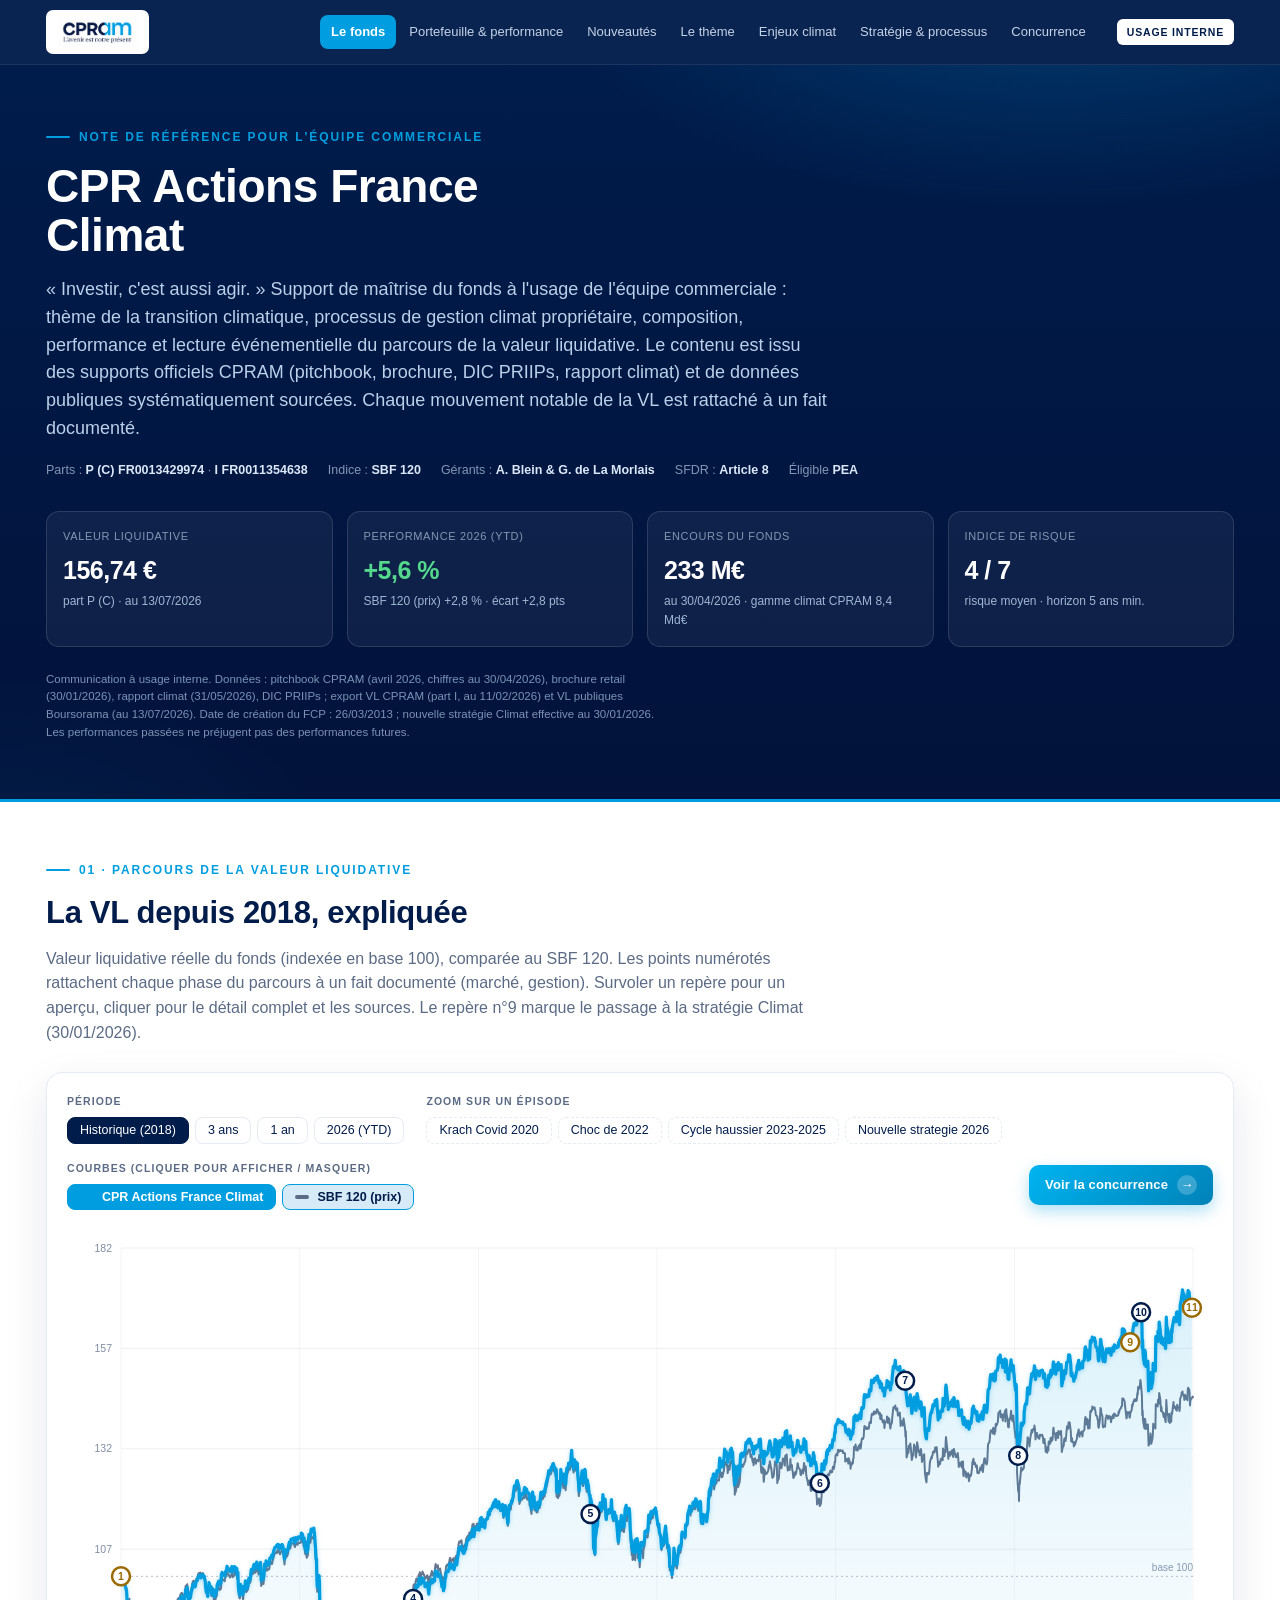
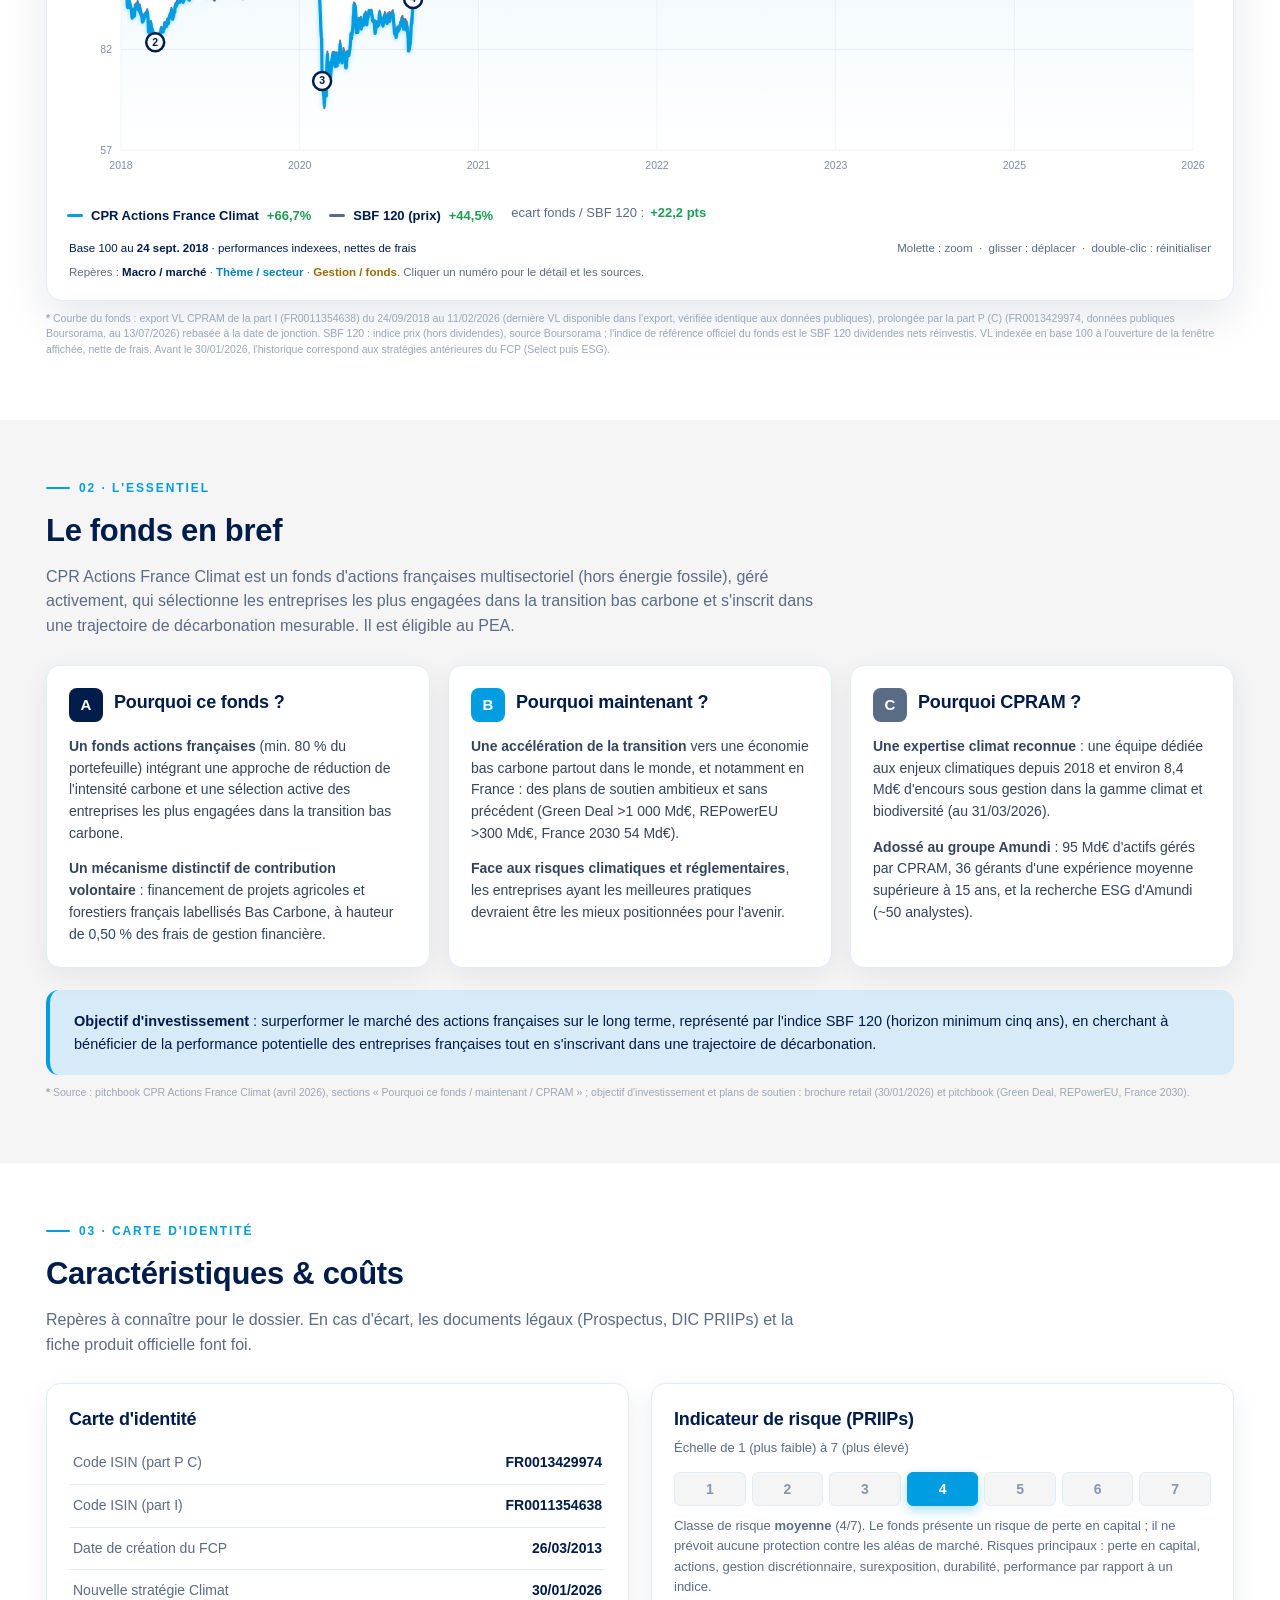
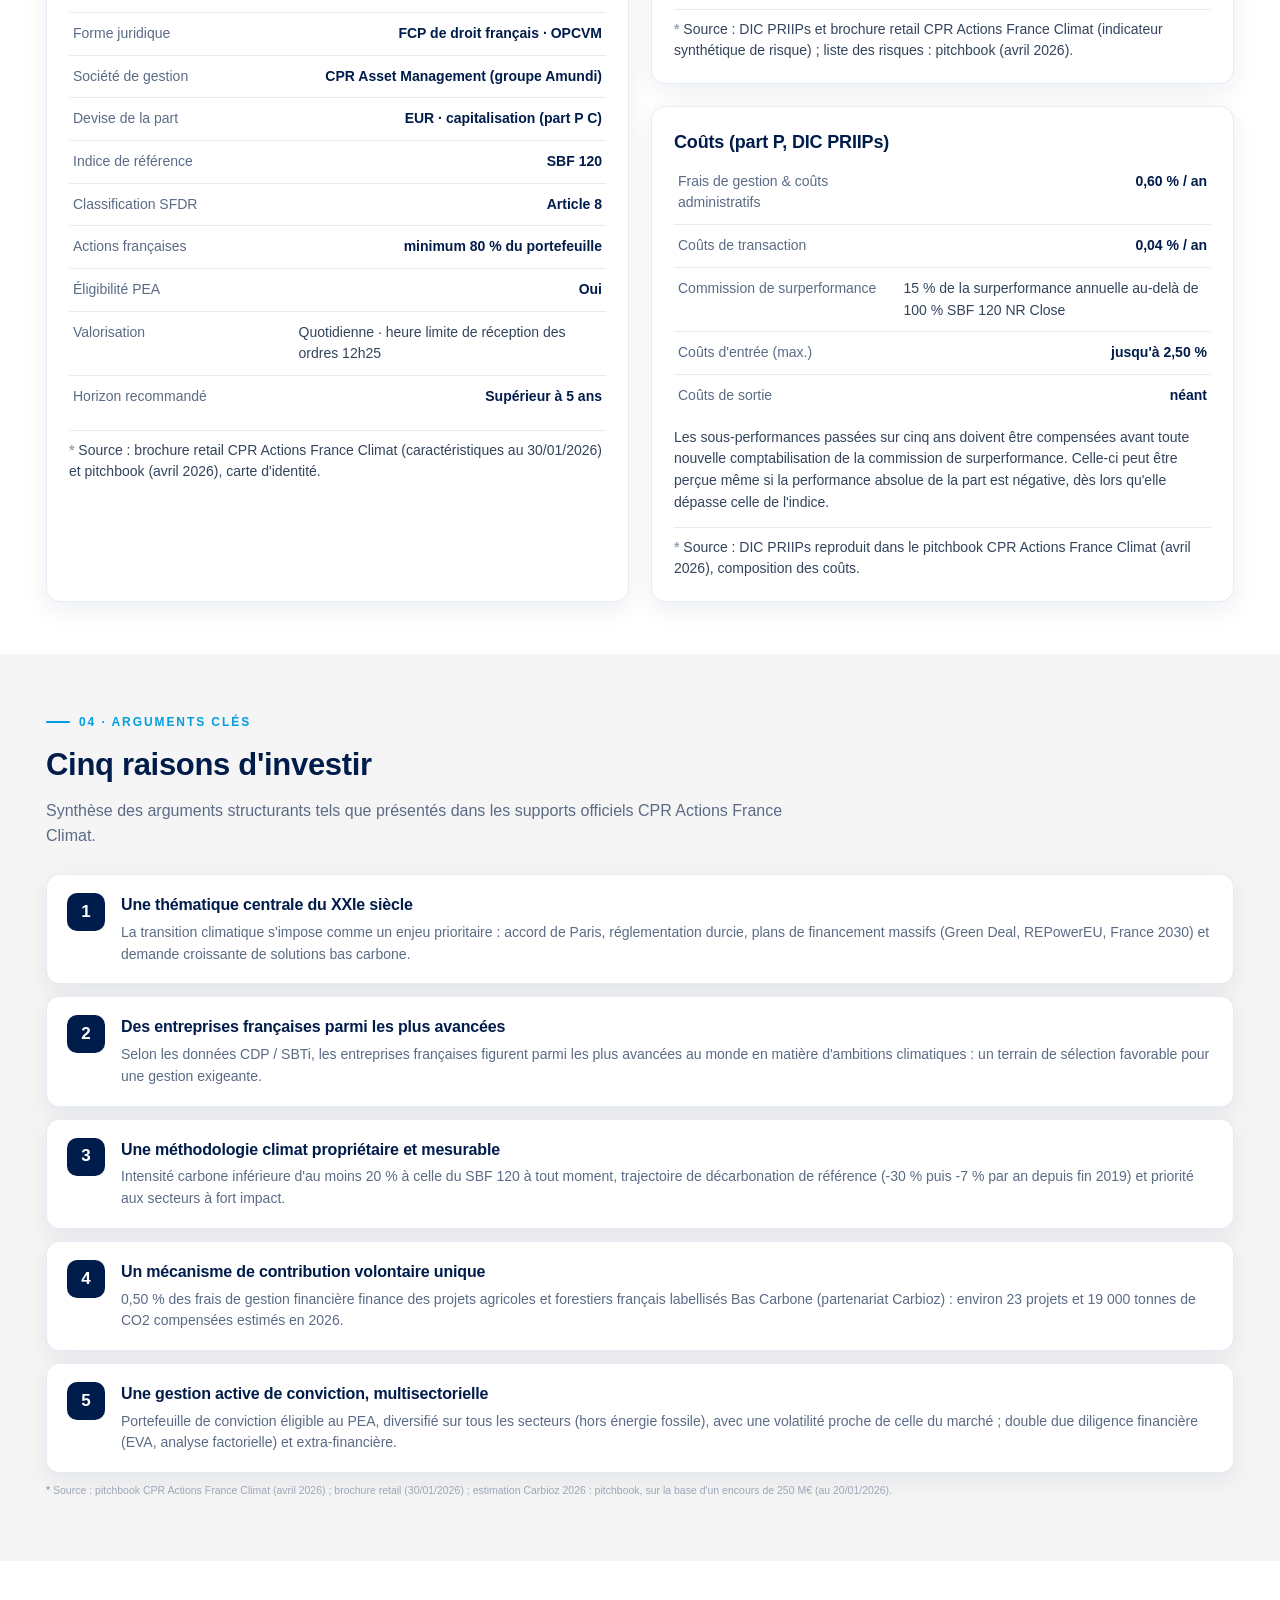
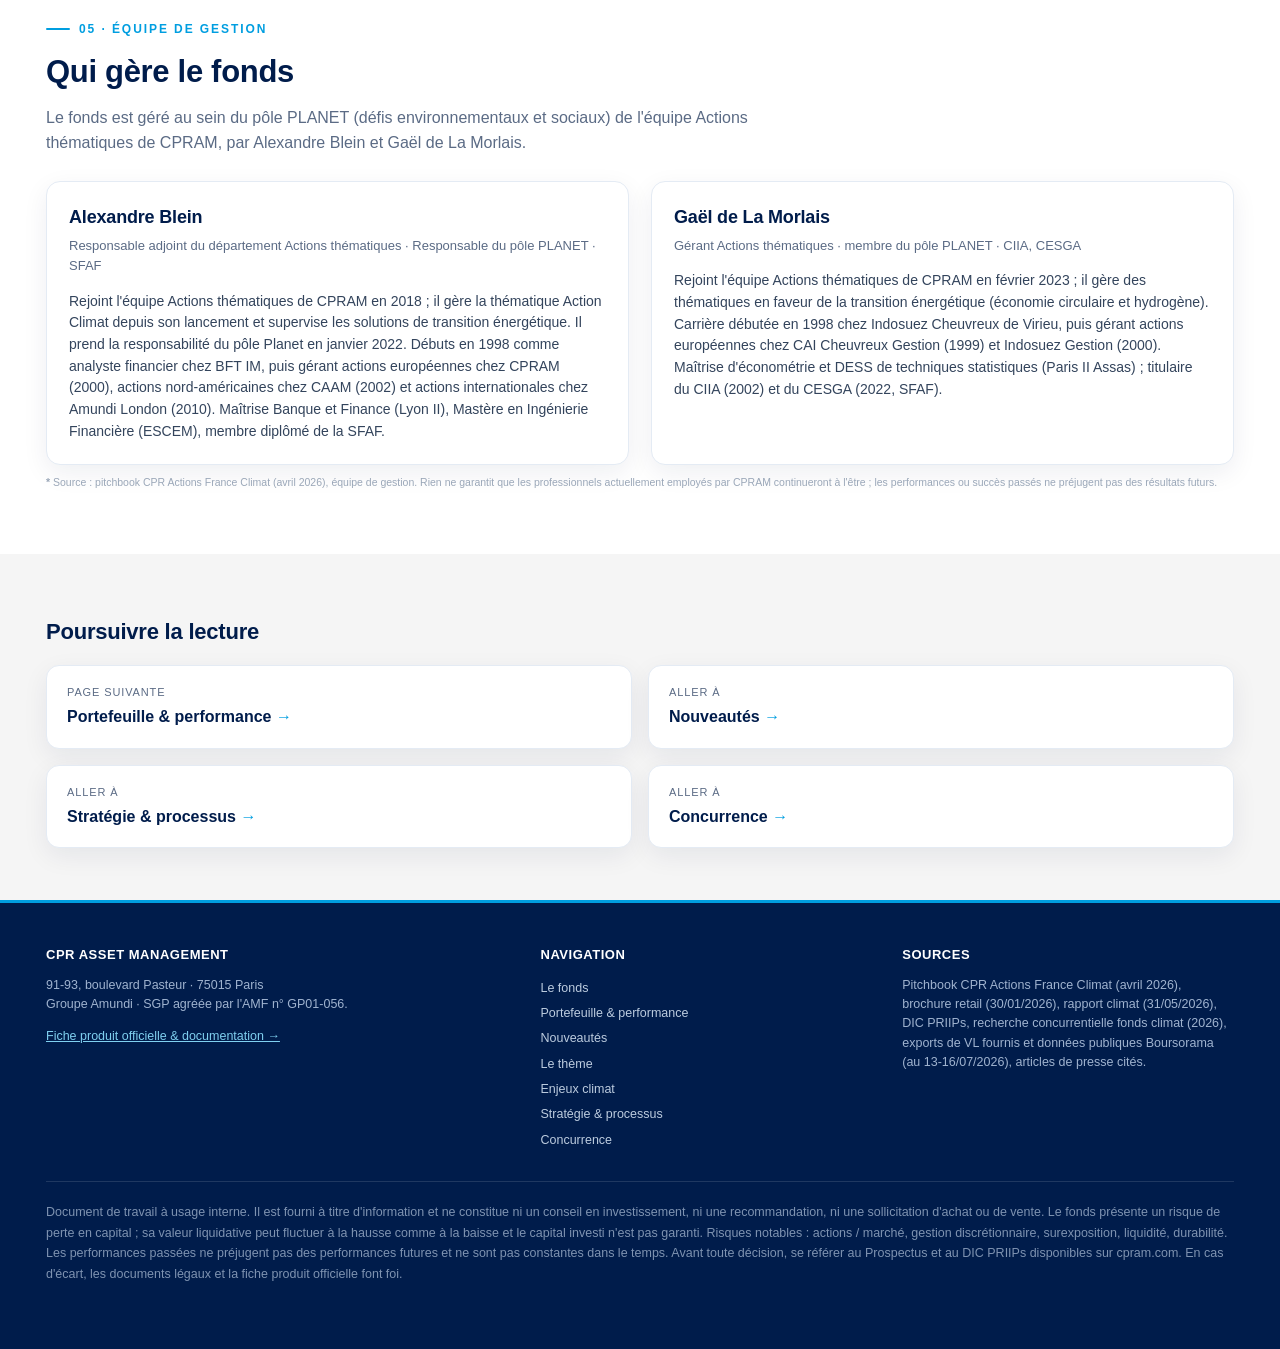
==== commit c30d9acc: "VL part I : bascule sur l'export officiel CPRAM (VL CPR AFC.xlsx), sources mises a jour, v=20260718" ====
--- a/index.html
+++ b/index.html
@@ -4,7 +4,7 @@
 <meta charset="utf-8">
 <meta name="viewport" content="width=device-width, initial-scale=1">
 <title>CPR Actions France Climat | Note de référence interne</title>
-<link rel="stylesheet" href="styles.css?v=20260717">
+<link rel="stylesheet" href="styles.css?v=20260718">
 </head>
 <body>
 
@@ -44,7 +44,7 @@
       <div class="kpi"><div class="lab">Encours du fonds</div><div class="val">233 M€</div><div class="sub">au 30/04/2026 · gamme climat CPRAM 8,4 Md€</div></div>
       <div class="kpi"><div class="lab">Indice de risque</div><div class="val">4 / 7</div><div class="sub">risque moyen · horizon 5 ans min.</div></div>
     </div>
-    <p class="disc-mini">Communication à usage interne. Données&nbsp;: pitchbook CPRAM (avril 2026, chiffres au 30/04/2026), brochure retail (30/01/2026), rapport climat (31/05/2026), DIC PRIIPs&nbsp;; VL publiques Boursorama au 13/07/2026. Date de création du FCP&nbsp;: 26/03/2013&nbsp;; nouvelle stratégie Climat effective au 30/01/2026. Les performances passées ne préjugent pas des performances futures.</p>
+    <p class="disc-mini">Communication à usage interne. Données&nbsp;: pitchbook CPRAM (avril 2026, chiffres au 30/04/2026), brochure retail (30/01/2026), rapport climat (31/05/2026), DIC PRIIPs&nbsp;; export VL CPRAM (part I, au 11/02/2026) et VL publiques Boursorama (au 13/07/2026). Date de création du FCP&nbsp;: 26/03/2013&nbsp;; nouvelle stratégie Climat effective au 30/01/2026. Les performances passées ne préjugent pas des performances futures.</p>
   </div>
 </div>
 
@@ -93,7 +93,7 @@
         <div class="hint">Repères&nbsp;: <span style="color:#001C4B;font-weight:700">Macro / marché</span> · <span style="color:#0082b8;font-weight:700">Thème / secteur</span> · <span style="color:#9a6a00;font-weight:700">Gestion / fonds</span>. Cliquer un numéro pour le détail et les sources.</div>
       </div>
     </div>
-    <p class="srcline">Courbe du fonds&nbsp;: VL quotidienne publique de la part I (FR0011354638) du 24/09/2018 au 11/02/2026, prolongée par la part P (C) (FR0013429974) rebasée à la date de jonction, la diffusion publique de la part I étant interrompue depuis le changement de nom du fonds&nbsp;; source Boursorama, au 13/07/2026. SBF 120&nbsp;: indice prix (hors dividendes), source Boursorama&nbsp;; l'indice de référence officiel du fonds est le SBF 120 dividendes nets réinvestis. VL indexée en base 100 à l'ouverture de la fenêtre affichée, nette de frais. Avant le 30/01/2026, l'historique correspond aux stratégies antérieures du FCP (Select puis ESG).</p>
+    <p class="srcline">Courbe du fonds&nbsp;: export VL CPRAM de la part I (FR0011354638) du 24/09/2018 au 11/02/2026 (dernière VL disponible dans l'export, vérifiée identique aux données publiques), prolongée par la part P (C) (FR0013429974, données publiques Boursorama, au 13/07/2026) rebasée à la date de jonction. SBF 120&nbsp;: indice prix (hors dividendes), source Boursorama&nbsp;; l'indice de référence officiel du fonds est le SBF 120 dividendes nets réinvestis. VL indexée en base 100 à l'ouverture de la fenêtre affichée, nette de frais. Avant le 30/01/2026, l'historique correspond aux stratégies antérieures du FCP (Select puis ESG).</p>
   </div>
 </section>
 
@@ -294,8 +294,8 @@
   ranges: ["hist","3a","1a","ytd"], defaultRange: "hist"
 };
 </script>
-<script src="data.js?v=20260717"></script>
-<script src="chart.js?v=20260717"></script>
+<script src="data.js?v=20260718"></script>
+<script src="chart.js?v=20260718"></script>
 <script>
 /* Transition "slide" vers la page Concurrence */
 (function(){
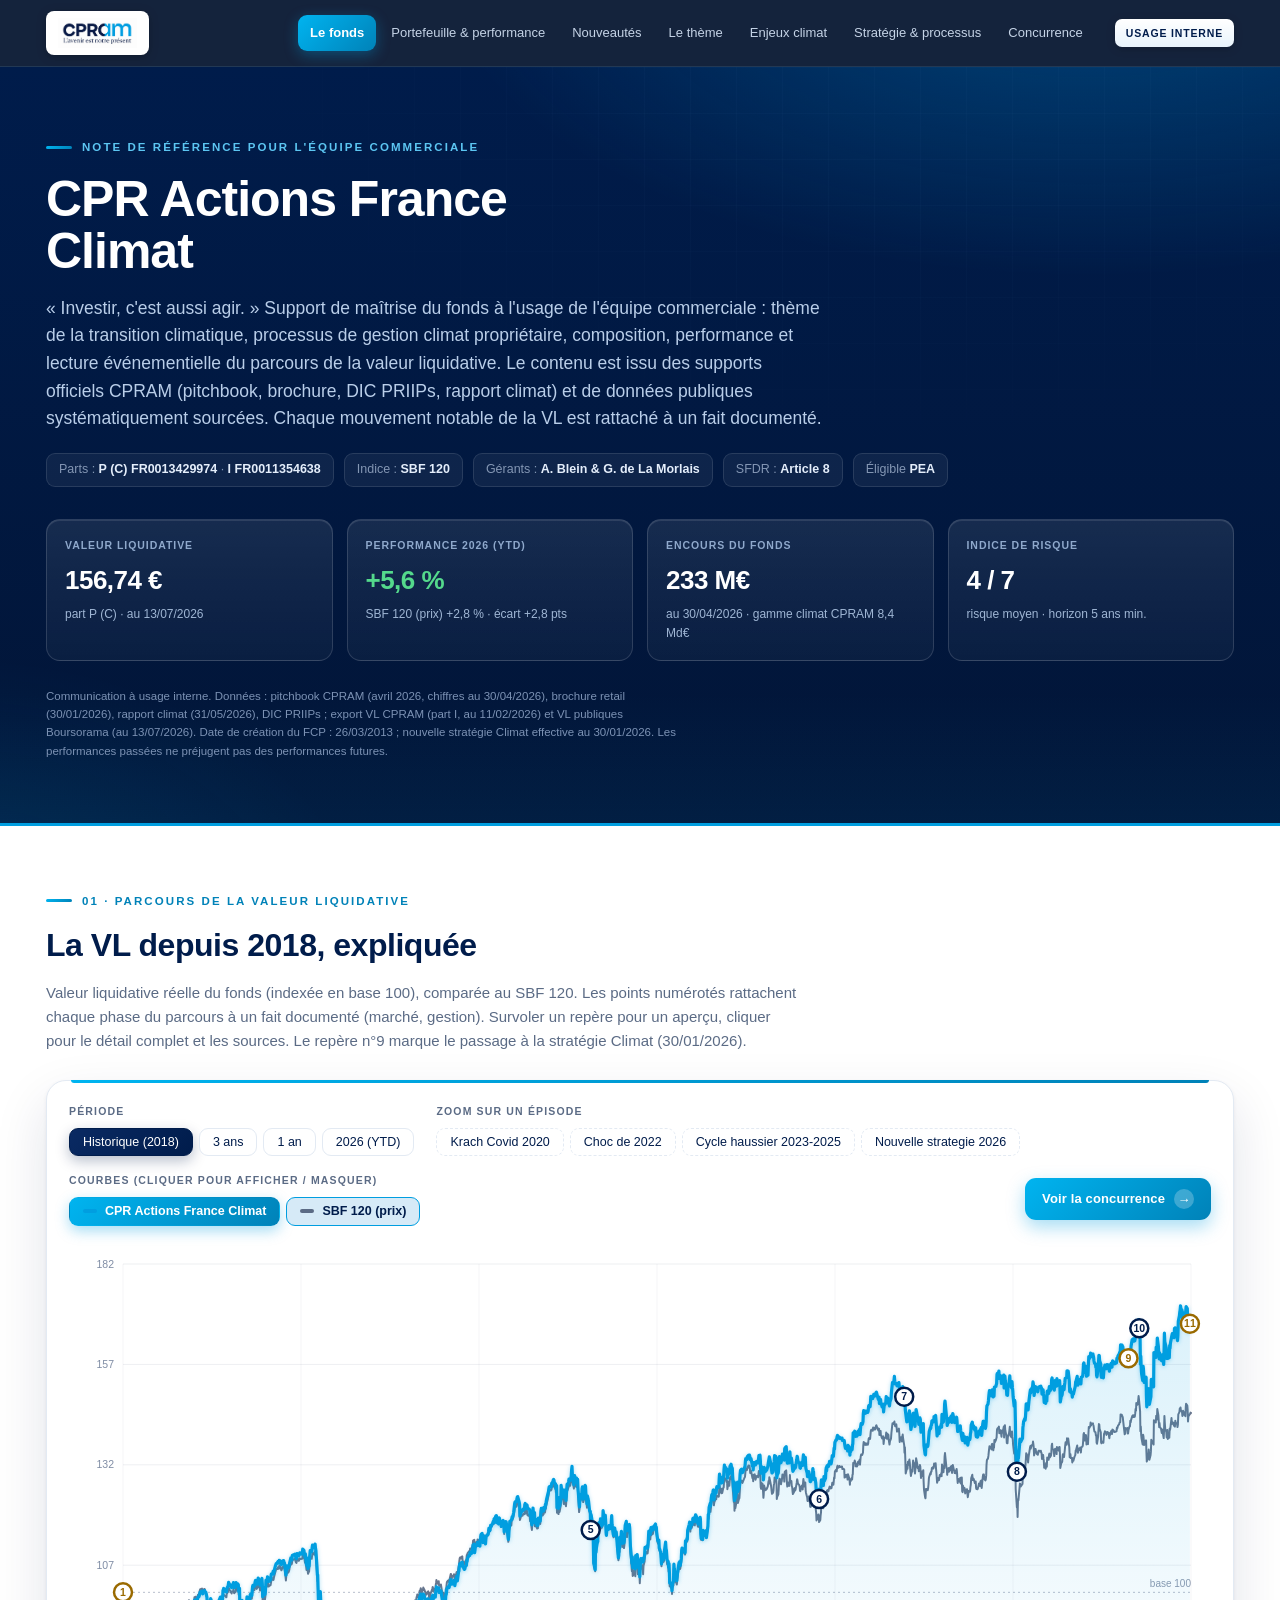
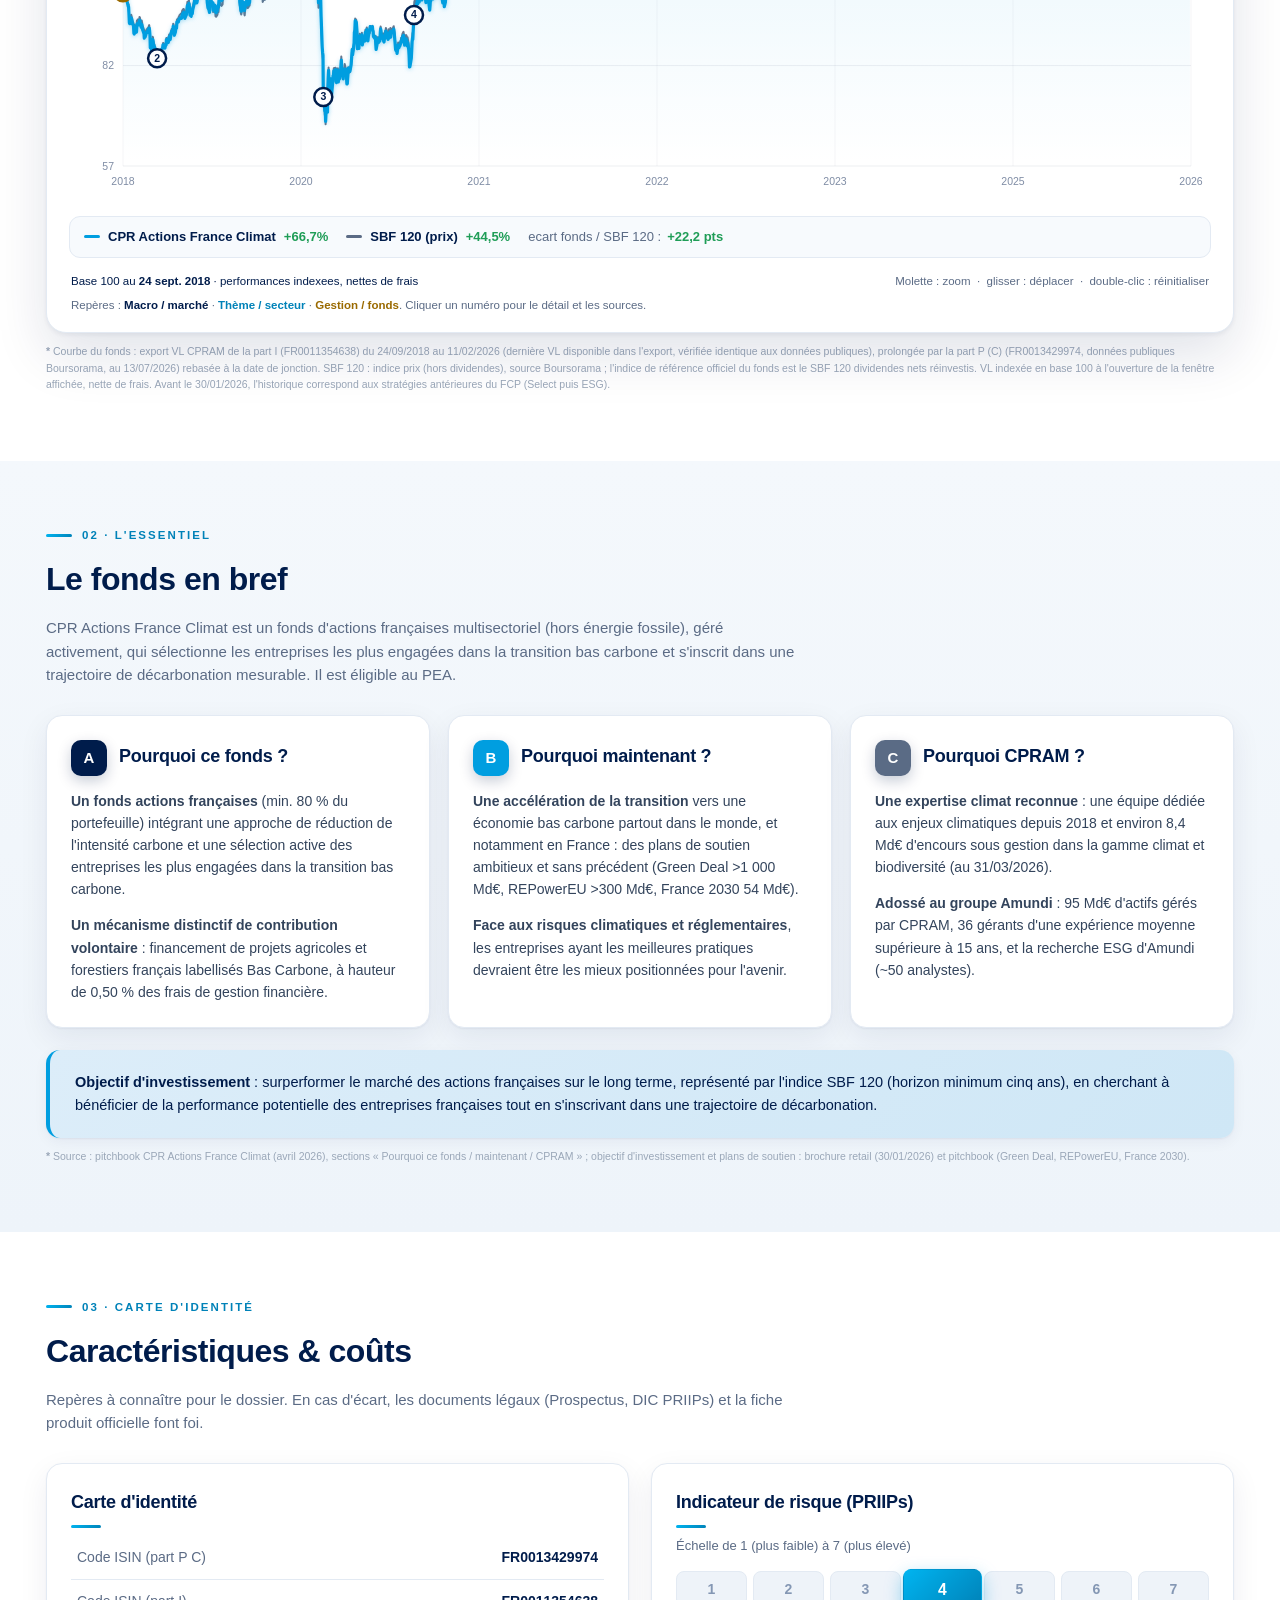
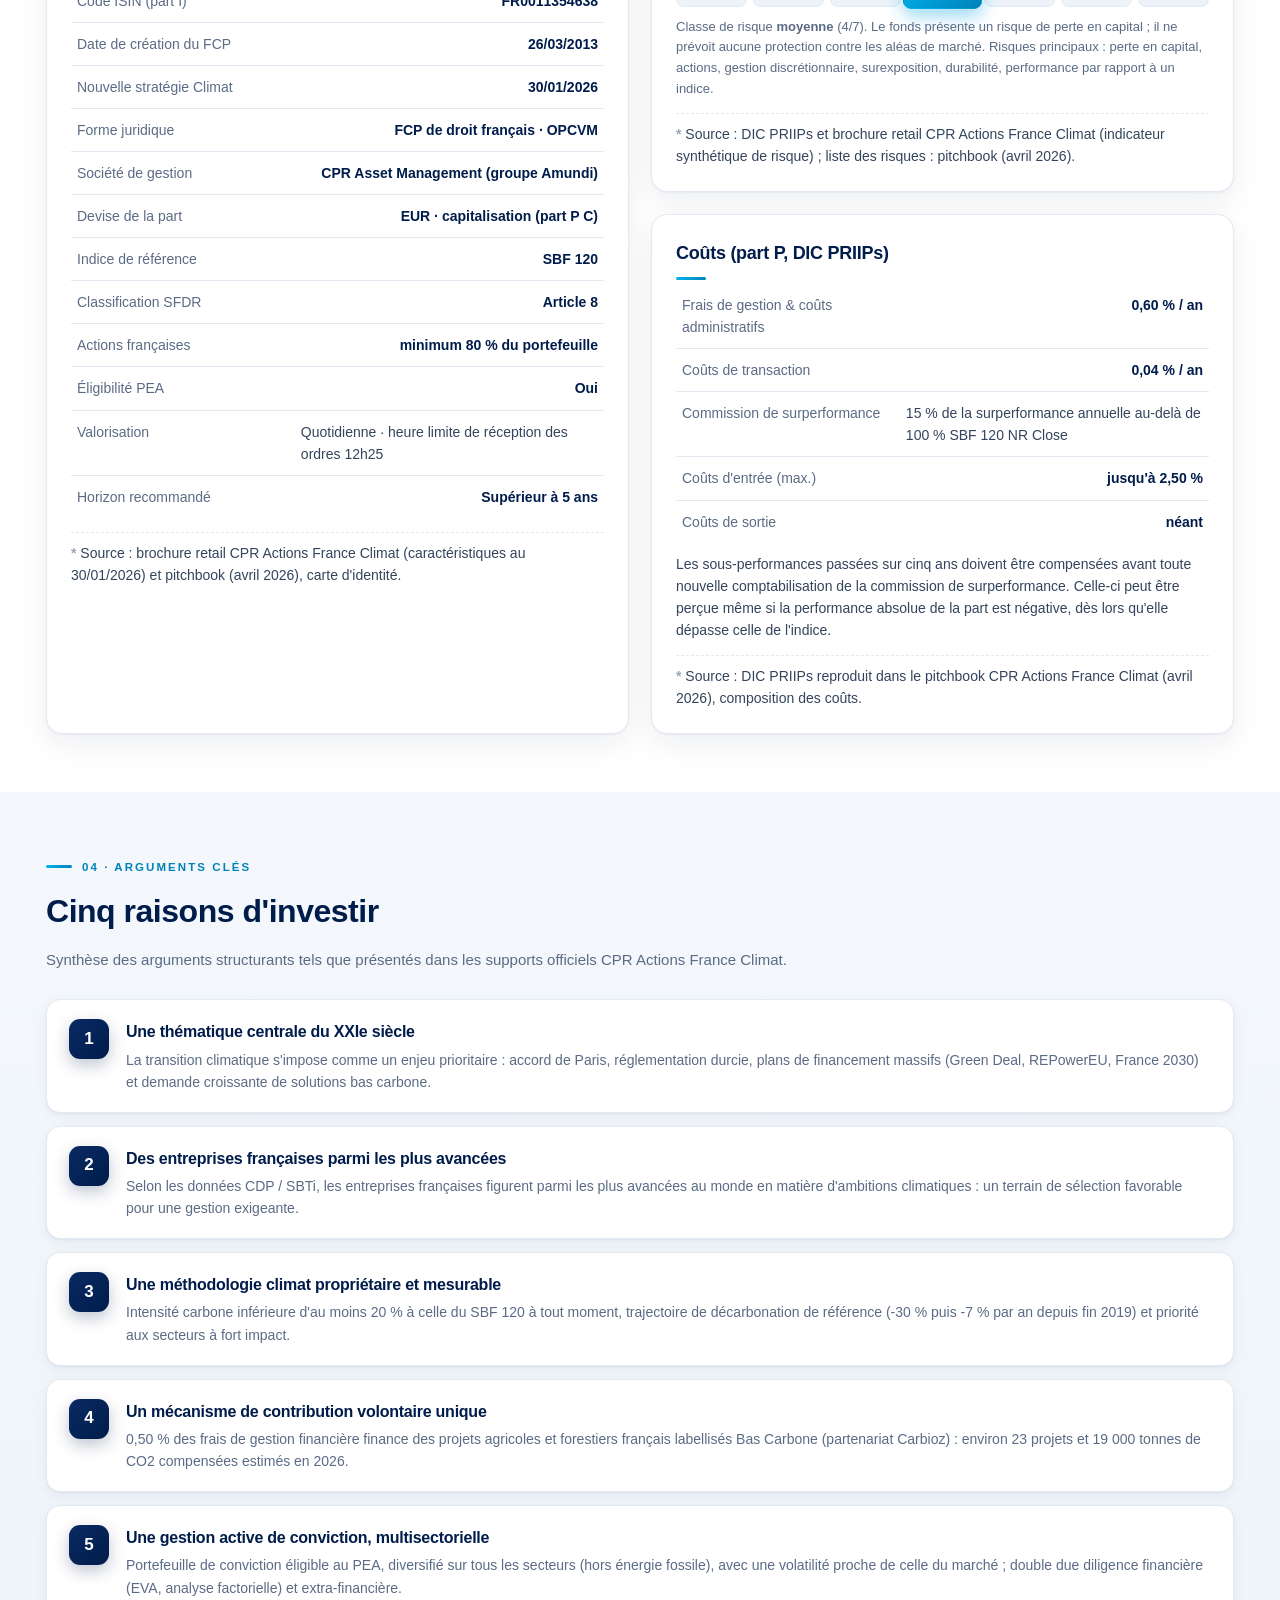
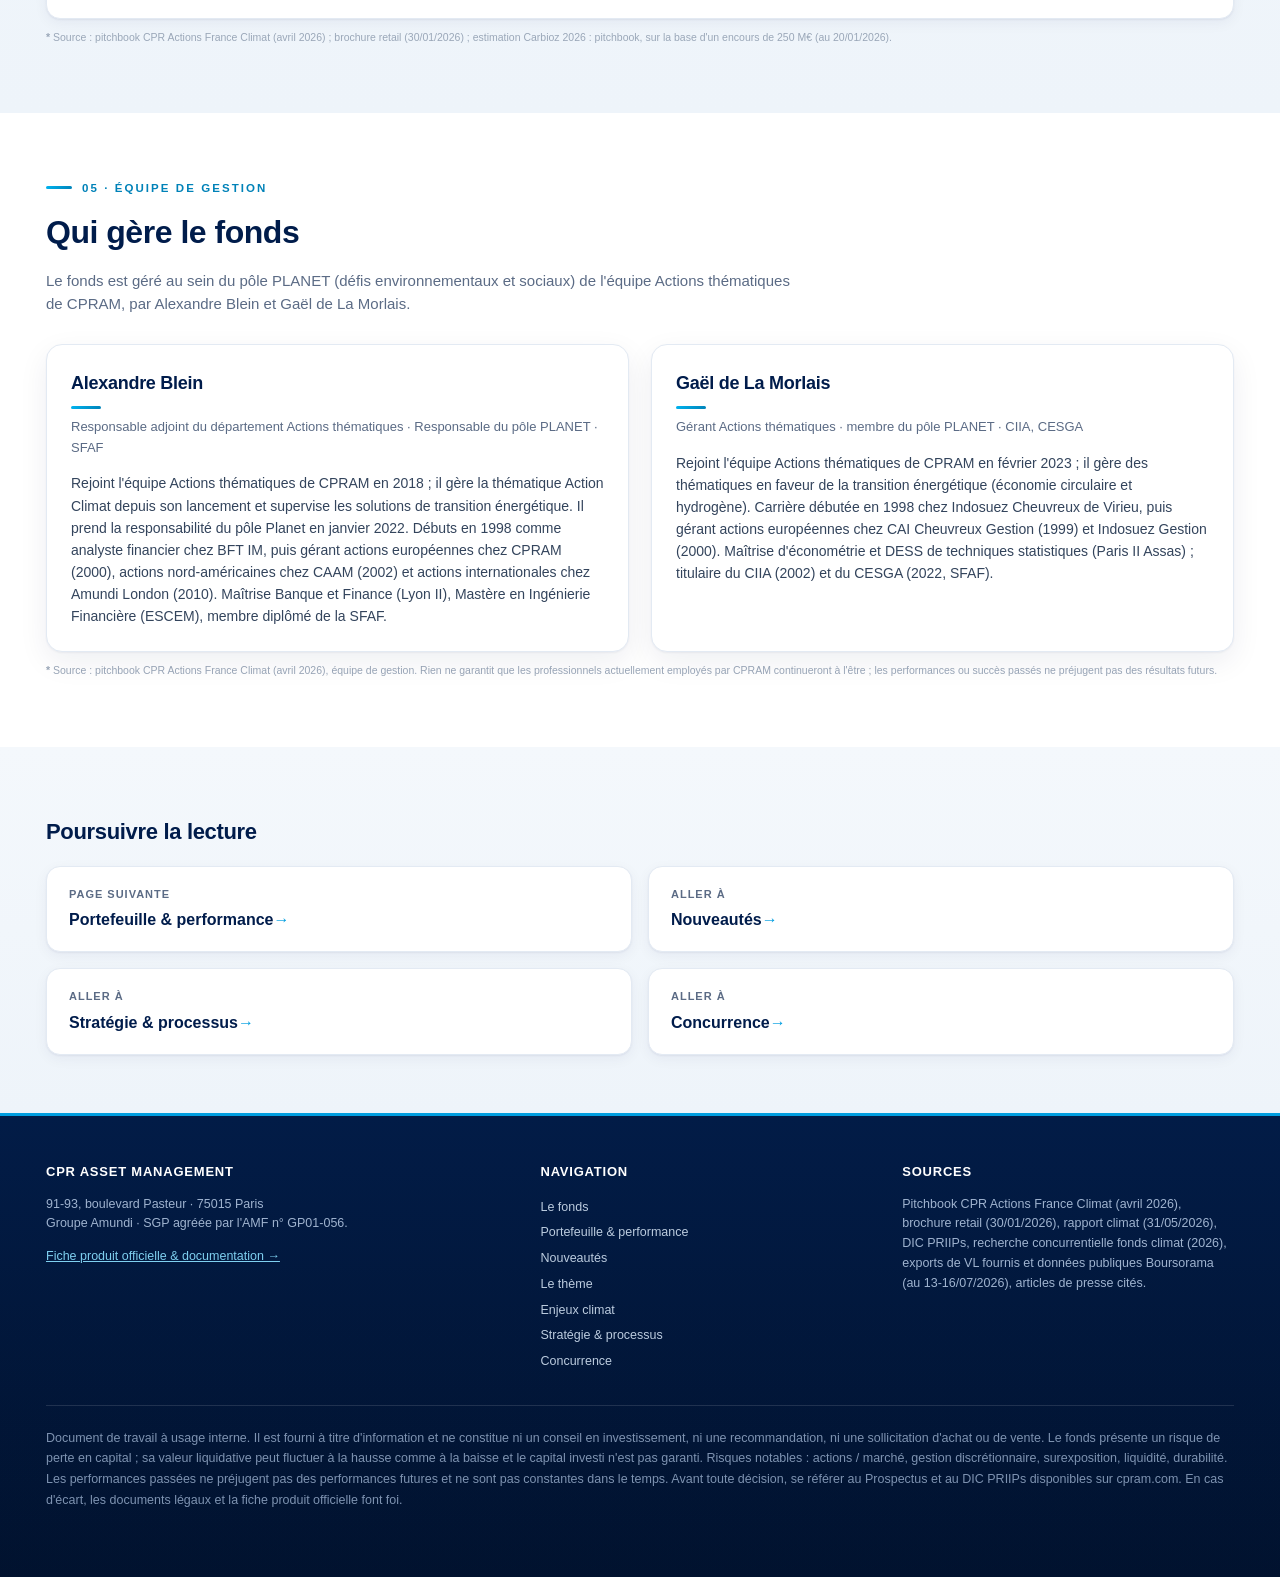
==== commit 5e32df2f: "Refonte design v2 : correction KPI sur fond clair, profondeur visuelle, animations, site.js, v=20260" ====
--- a/index.html
+++ b/index.html
@@ -4,7 +4,7 @@
 <meta charset="utf-8">
 <meta name="viewport" content="width=device-width, initial-scale=1">
 <title>CPR Actions France Climat | Note de référence interne</title>
-<link rel="stylesheet" href="styles.css?v=20260718">
+<link rel="stylesheet" href="styles.css?v=20260719">
 </head>
 <body>
 
@@ -294,8 +294,8 @@
   ranges: ["hist","3a","1a","ytd"], defaultRange: "hist"
 };
 </script>
-<script src="data.js?v=20260718"></script>
-<script src="chart.js?v=20260718"></script>
+<script src="data.js?v=20260719"></script>
+<script src="chart.js?v=20260719"></script>
 <script>
 /* Transition "slide" vers la page Concurrence */
 (function(){
@@ -311,5 +311,6 @@
   });
 })();
 </script>
+<script src="site.js?v=20260719"></script>
 </body>
 </html>
--- a/styles.css
+++ b/styles.css
@@ -1,39 +1,73 @@
 /* =========================================================================
-   CPR Invest - MedTech | Note de référence interne (site multi-pages)
+   CPR Actions France Climat | Note de référence interne (site multi-pages)
    Charte CPR : #009EE0 / #001C4B / #FFFFFF / #F5F5F5 / #D6EAF7
-   Feuille de style partagée par les 6 pages.
+   Feuille de style partagée par les 7 pages. v2 (refonte design).
    ========================================================================= */
 :root{
-  --cyan:#009EE0; --cyan-d:#0082b8; --navy:#001C4B; --navy-2:#0a2a63;
-  --white:#ffffff; --gray:#F5F5F5; --bluelight:#D6EAF7;
-  --ink:#001C4B; --muted:#5b6b85; --muted-2:#8497b4;
-  --line:#e4ebf4; --line-2:#d6eaf7;
+  --cyan:#009EE0; --cyan-d:#0082b8; --cyan-l:#5cc6f2;
+  --navy:#001C4B; --navy-2:#0a2a63; --navy-deep:#01122e;
+  --white:#ffffff; --gray:#F5F5F5; --alt:#f4f8fc; --bluelight:#D6EAF7;
+  --ink:#0c1f42; --muted:#5b6b85; --muted-2:#8497b4;
+  --line:#e3eaf3; --line-2:#d6eaf7;
   --pos:#1f9d57; --neg:#d0432b;
   --teal:#0F9D8E; --violet:#7C5CD6; --amber:#E8920C;
-  --shadow:0 8px 26px rgba(0,28,75,.07); --shadow-l:0 16px 44px rgba(0,28,75,.10);
+  --shadow-s:0 1px 2px rgba(0,28,75,.05),0 4px 14px rgba(0,28,75,.05);
+  --shadow:0 1px 2px rgba(0,28,75,.05),0 10px 30px rgba(0,28,75,.07);
+  --shadow-l:0 2px 4px rgba(0,28,75,.06),0 22px 54px rgba(0,28,75,.12);
+  --r:16px; --r-s:11px;
+  --grad-cyan:linear-gradient(135deg,#00b4f0,#0082b8);
+  --grad-navy:linear-gradient(135deg,#0a2a63,#001C4B);
 }
 *{box-sizing:border-box}
 html{scroll-behavior:smooth}
-body{margin:0;font-family:-apple-system,BlinkMacSystemFont,"Segoe UI",Roboto,Helvetica,Arial,sans-serif;color:var(--ink);background:var(--white);line-height:1.55;-webkit-font-smoothing:antialiased}
-h1,h2,h3,h4{margin:0;font-weight:700;letter-spacing:-.01em}
+body{margin:0;font-family:"Segoe UI Variable Text","Segoe UI",-apple-system,BlinkMacSystemFont,Roboto,Helvetica,Arial,sans-serif;color:var(--ink);background:var(--white);line-height:1.58;-webkit-font-smoothing:antialiased;text-rendering:optimizeLegibility}
+h1,h2,h3,h4{margin:0;font-weight:800;letter-spacing:-.015em;color:var(--navy)}
 p{margin:0 0 1em}
 a{color:inherit}
+::selection{background:rgba(0,158,224,.22)}
 .wrap{max-width:1240px;margin:0 auto;padding:0 26px}
 .mono{font-variant-numeric:tabular-nums}
-.eyebrow{display:inline-flex;align-items:center;gap:9px;font-size:12px;letter-spacing:.16em;text-transform:uppercase;color:var(--cyan);font-weight:700}
-.eyebrow:before{content:"";width:24px;height:2px;background:var(--cyan);border-radius:2px}
+:is(a,button):focus-visible{outline:2px solid var(--cyan);outline-offset:2px;border-radius:6px}
+
+.eyebrow{display:inline-flex;align-items:center;gap:10px;font-size:11.5px;letter-spacing:.18em;text-transform:uppercase;color:var(--cyan-d);font-weight:800}
+.eyebrow:before{content:"";width:26px;height:3px;background:var(--grad-cyan);border-radius:3px}
+.hero .eyebrow,.phero .eyebrow{color:var(--cyan-l)}
+
+/* ---------- animations ---------- */
+@keyframes fadeUp{from{opacity:0;transform:translateY(16px)}to{opacity:1;transform:none}}
+.hero .eyebrow{animation:fadeUp .55s .02s both}
+.hero h1{animation:fadeUp .55s .08s both}
+.hero .lead{animation:fadeUp .55s .15s both}
+.hero .meta{animation:fadeUp .55s .22s both}
+.hero .kpis{animation:fadeUp .6s .3s both}
+.hero .disc-mini{animation:fadeUp .6s .4s both}
+.phero .eyebrow{animation:fadeUp .5s .02s both}
+.phero h1{animation:fadeUp .5s .08s both}
+.phero p,.phero .updated{animation:fadeUp .5s .16s both}
+.rv{opacity:0;transform:translateY(16px);transition:opacity .55s cubic-bezier(.22,.61,.36,1),transform .55s cubic-bezier(.22,.61,.36,1)}
+.rv.in{opacity:1;transform:none}
+@media(prefers-reduced-motion:reduce){
+  *{animation:none!important;transition:none!important}
+  .rv{opacity:1;transform:none}
+}
 
 /* ---------- top bar ---------- */
-header.top{position:sticky;top:0;z-index:60;background:rgba(0,28,75,.96);backdrop-filter:blur(10px);border-bottom:1px solid rgba(255,255,255,.08)}
-.top .wrap{display:flex;align-items:center;gap:14px;height:64px}
+header.top{position:sticky;top:0;z-index:60;background:rgba(1,17,44,.92);backdrop-filter:blur(12px);-webkit-backdrop-filter:blur(12px);border-bottom:1px solid rgba(120,180,230,.14);transition:box-shadow .25s}
+header.top:before{content:"";position:absolute;inset:auto 0 -1px 0;height:2px;background:linear-gradient(90deg,transparent,rgba(0,158,224,.65),transparent);opacity:0;transition:opacity .25s}
+header.top.scrolled{box-shadow:0 10px 30px rgba(0,8,25,.45)}
+header.top.scrolled:before{opacity:1}
+.top .wrap{display:flex;align-items:center;gap:14px;height:66px}
 .brand{display:flex;align-items:center;text-decoration:none}
-.logobox{background:#fff;border-radius:7px;padding:7px 12px;display:flex;align-items:center}
+.logobox{background:#fff;border-radius:8px;padding:7px 12px;display:flex;align-items:center;box-shadow:0 2px 10px rgba(0,0,0,.25)}
 .logobox img{height:30px;display:block}
-.top nav{margin-left:auto;display:flex;gap:2px;flex-wrap:wrap}
-.top nav a{color:#c4d3e6;text-decoration:none;font-size:13px;padding:7px 11px;border-radius:8px;transition:.15s;white-space:nowrap}
-.top nav a:hover{background:rgba(255,255,255,.1);color:#fff}
-.top nav a.active{background:var(--cyan);color:#fff;font-weight:600}
-.top .badge-int{font-size:10.5px;letter-spacing:.08em;text-transform:uppercase;font-weight:700;color:var(--navy);background:#fff;padding:5px 10px;border-radius:6px;margin-left:6px}
+.top nav{margin-left:auto;display:flex;gap:3px;flex-wrap:wrap}
+.top nav a{position:relative;color:#c4d3e6;text-decoration:none;font-size:13px;padding:8px 12px;border-radius:9px;transition:color .15s,background .15s;white-space:nowrap}
+.top nav a:after{content:"";position:absolute;left:12px;right:12px;bottom:4px;height:2px;border-radius:2px;background:var(--cyan);transform:scaleX(0);transform-origin:left;transition:transform .2s}
+.top nav a:hover{color:#fff}
+.top nav a:hover:after{transform:scaleX(1)}
+.top nav a.active{background:var(--grad-cyan);color:#fff;font-weight:700;box-shadow:0 4px 14px rgba(0,158,224,.35)}
+.top nav a.active:after{display:none}
+.top .badge-int{font-size:10.5px;letter-spacing:.08em;text-transform:uppercase;font-weight:800;color:var(--navy);background:linear-gradient(180deg,#fff,#e8f3fb);padding:6px 11px;border-radius:7px;margin-left:6px;box-shadow:0 2px 8px rgba(0,0,0,.22)}
 @media(max-width:1180px){.top .badge-int{display:none}}
 @media(max-width:1080px){
   .top .wrap{height:auto;flex-wrap:wrap;padding-top:10px;padding-bottom:10px}
@@ -41,37 +75,75 @@
 }
 
 /* ---------- hero (home) ---------- */
-.hero{background:
-   radial-gradient(900px 480px at 82% -20%,rgba(0,158,224,.30),transparent 60%),
-   radial-gradient(700px 500px at 0% 120%,rgba(0,158,224,.12),transparent 55%),
-   linear-gradient(180deg,var(--navy),#02123a);
-   color:#eaf1fb;padding:56px 0 46px;border-bottom:3px solid var(--cyan)}
-.hero h1{font-size:clamp(28px,4.4vw,46px);line-height:1.06;color:#fff;max-width:20ch;margin-top:16px}
-.hero .lead{font-size:clamp(15px,1.7vw,18px);color:#bcd0ea;max-width:78ch;margin-top:16px}
-.hero .meta{margin-top:16px;font-size:12.5px;color:var(--muted-2);display:flex;flex-wrap:wrap;gap:8px 20px}
-.hero .meta b{color:#dce8f7;font-weight:600}
-.kpis{margin-top:30px;display:grid;grid-template-columns:repeat(4,1fr);gap:14px}
+.hero{position:relative;color:#eaf1fb;padding:64px 0 52px;border-bottom:3px solid var(--cyan);overflow:hidden;
+  background:
+   radial-gradient(1050px 520px at 85% -15%,rgba(0,158,224,.32),transparent 62%),
+   radial-gradient(760px 540px at -4% 118%,rgba(0,158,224,.15),transparent 56%),
+   linear-gradient(180deg,var(--navy) 0%,#021537 100%)}
+.hero:before{content:"";position:absolute;inset:0;pointer-events:none;opacity:.5;
+  background:
+   linear-gradient(rgba(122,180,235,.055) 1px,transparent 1px),
+   linear-gradient(90deg,rgba(122,180,235,.055) 1px,transparent 1px);
+  background-size:46px 46px;
+  mask-image:radial-gradient(900px 520px at 70% 0%,#000 30%,transparent 78%);
+  -webkit-mask-image:radial-gradient(900px 520px at 70% 0%,#000 30%,transparent 78%)}
+.hero:after{content:"";position:absolute;left:0;right:0;bottom:0;height:130px;pointer-events:none;
+  background:linear-gradient(180deg,transparent,rgba(0,158,224,.07))}
+.hero .wrap{position:relative;z-index:1}
+.hero h1{font-size:clamp(30px,4.6vw,50px);line-height:1.04;color:#fff;max-width:20ch;margin-top:16px;letter-spacing:-.02em}
+.hero .lead{font-size:clamp(15px,1.7vw,17.5px);color:#b9cee9;max-width:80ch;margin-top:18px}
+.hero .meta{margin-top:20px;font-size:12.5px;color:var(--muted-2);display:flex;flex-wrap:wrap;gap:8px 10px}
+.hero .meta span{background:rgba(255,255,255,.055);border:1px solid rgba(255,255,255,.11);padding:6px 12px;border-radius:9px}
+.hero .meta b{color:#e4eefb;font-weight:600}
+.kpis{margin-top:32px;display:grid;grid-template-columns:repeat(4,1fr);gap:14px}
 @media(max-width:760px){.kpis{grid-template-columns:repeat(2,1fr)}}
-.kpi{background:rgba(255,255,255,.055);border:1px solid rgba(255,255,255,.12);border-radius:13px;padding:16px}
-.kpi .lab{font-size:11px;letter-spacing:.06em;text-transform:uppercase;color:var(--muted-2)}
-.kpi .val{font-size:25px;font-weight:800;color:#fff;margin-top:6px;letter-spacing:-.02em}
+.kpi{position:relative;background:linear-gradient(180deg,rgba(255,255,255,.085),rgba(255,255,255,.035));border:1px solid rgba(255,255,255,.14);border-radius:14px;padding:17px 18px;box-shadow:inset 0 1px 0 rgba(255,255,255,.10);transition:transform .2s,border-color .2s,box-shadow .2s;overflow:hidden}
+.kpi:before{content:"";position:absolute;top:0;left:14px;right:14px;height:2px;border-radius:2px;background:linear-gradient(90deg,rgba(0,158,224,.0),rgba(0,158,224,.75),rgba(0,158,224,0));opacity:0;transition:opacity .2s}
+.kpi:hover{transform:translateY(-3px);border-color:rgba(92,198,242,.45);box-shadow:inset 0 1px 0 rgba(255,255,255,.12),0 14px 32px rgba(0,8,30,.35)}
+.kpi:hover:before{opacity:1}
+.kpi .lab{font-size:10.5px;letter-spacing:.09em;text-transform:uppercase;color:#8fa9cc;font-weight:700}
+.kpi .val{font-size:26px;font-weight:800;color:#fff;margin-top:7px;letter-spacing:-.02em;font-variant-numeric:tabular-nums}
 .kpi .val.pos{color:#54d98c}.kpi .val.neg{color:#ff8b73}
-.kpi .sub{font-size:12px;color:#9fb6d4;margin-top:3px}
-.disc-mini{margin-top:24px;font-size:11.5px;color:#7c92b4;max-width:96ch}
+.kpi .sub{font-size:12px;color:#9fb6d4;margin-top:4px}
+.disc-mini{margin-top:26px;font-size:11.5px;color:#7c92b4;max-width:100ch}
+
+/* KPI sur fond clair (sections) : correction lisibilité */
+section .kpis .kpi{background:#fff;border:1px solid var(--line);box-shadow:var(--shadow-s)}
+section .kpis .kpi:before{background:linear-gradient(90deg,rgba(0,158,224,0),rgba(0,158,224,.55),rgba(0,158,224,0))}
+section .kpis .kpi:hover{border-color:var(--line-2);box-shadow:var(--shadow)}
+section .kpis .kpi .lab{color:var(--muted)}
+section .kpis .kpi .val{color:var(--navy)}
+section .kpis .kpi .val.pos{color:var(--pos)}
+section .kpis .kpi .val.neg{color:var(--neg)}
+section .kpis .kpi .sub{color:var(--muted-2)}
+section.alt .kpis .kpi{border-color:#dde7f2}
 
 /* ---------- page hero (inner pages) ---------- */
-.phero{background:linear-gradient(180deg,var(--navy),#06214f);color:#eaf1fb;padding:40px 0 34px;border-bottom:3px solid var(--cyan)}
-.phero h1{font-size:clamp(24px,3.6vw,36px);color:#fff;max-width:24ch;margin-top:12px}
-.phero p{font-size:clamp(14px,1.5vw,16px);color:#bcd0ea;max-width:84ch;margin-top:12px;margin-bottom:0}
+.phero{position:relative;color:#eaf1fb;padding:46px 0 38px;border-bottom:3px solid var(--cyan);overflow:hidden;
+  background:
+   radial-gradient(800px 380px at 88% -30%,rgba(0,158,224,.26),transparent 60%),
+   linear-gradient(180deg,var(--navy),#041c49 90%)}
+.phero:before{content:"";position:absolute;inset:0;pointer-events:none;opacity:.4;
+  background:
+   linear-gradient(rgba(122,180,235,.05) 1px,transparent 1px),
+   linear-gradient(90deg,rgba(122,180,235,.05) 1px,transparent 1px);
+  background-size:46px 46px;
+  mask-image:radial-gradient(700px 360px at 80% 0%,#000 25%,transparent 80%);
+  -webkit-mask-image:radial-gradient(700px 360px at 80% 0%,#000 25%,transparent 80%)}
+.phero .wrap{position:relative;z-index:1}
+.phero h1{font-size:clamp(25px,3.7vw,38px);color:#fff;max-width:26ch;margin-top:12px;letter-spacing:-.02em}
+.phero p{font-size:clamp(14px,1.5vw,16px);color:#b9cee9;max-width:86ch;margin-top:13px;margin-bottom:0}
 .phero .crumbs{font-size:12px;color:var(--muted-2);letter-spacing:.04em}
+.phero .updated{margin-top:18px;background:rgba(255,255,255,.07);border-color:rgba(255,255,255,.16);color:#b9cee9}
+.phero .updated b{color:#fff}
 
 /* ---------- sections ---------- */
-section{padding:52px 0}
-section.alt{background:var(--gray)}
-.sec-head{margin-bottom:26px}
-.sec-head h2{font-size:clamp(22px,3vw,31px);margin-top:9px}
-.sec-head p{color:var(--muted);max-width:88ch;margin-top:10px}
-.subhead{font-size:18px;color:var(--navy);font-weight:700;margin:34px 0 14px}
+section{padding:58px 0}
+section.alt{background:linear-gradient(180deg,var(--alt),#eef4fa)}
+.sec-head{margin-bottom:28px}
+.sec-head h2{font-size:clamp(23px,3.1vw,32px);margin-top:10px}
+.sec-head p{color:var(--muted);max-width:90ch;margin-top:11px;font-size:15px}
+.subhead{font-size:18px;color:var(--navy);font-weight:800;margin:34px 0 14px}
 
 /* ---------- cards / grids ---------- */
 .grid2{display:grid;grid-template-columns:1fr 1fr;gap:22px}
@@ -79,23 +151,28 @@
 .grid4{display:grid;grid-template-columns:repeat(4,1fr);gap:16px}
 @media(max-width:980px){.grid4{grid-template-columns:repeat(2,1fr)}}
 @media(max-width:860px){.grid2,.grid3{grid-template-columns:1fr}}
-.card{background:#fff;border:1px solid var(--line);border-radius:14px;padding:22px;box-shadow:var(--shadow)}
-.card h3{font-size:18px;margin-bottom:4px;color:var(--navy)}
-.card .ph{color:var(--muted);font-size:13px;margin-bottom:14px}
+.card{position:relative;background:#fff;border:1px solid var(--line);border-radius:var(--r);padding:24px;box-shadow:var(--shadow);transition:transform .22s,box-shadow .22s,border-color .22s}
+.card:hover{transform:translateY(-2px);box-shadow:var(--shadow-l);border-color:#d3e2f0}
+.card h3{font-size:18px;margin-bottom:4px}
+.card h3:after{content:"";display:block;width:30px;height:3px;border-radius:3px;background:var(--grad-cyan);margin-top:9px}
+.card .ph{color:var(--muted);font-size:13px;margin:8px 0 14px}
 .card p{font-size:14px;color:#33445c}
 .card p:last-child{margin-bottom:0}
 .tag{display:inline-block;font-size:12px;font-weight:600;padding:4px 10px;border-radius:7px;background:var(--bluelight);color:var(--navy)}
-.bigpct{font-size:30px;font-weight:800;letter-spacing:-.02em;color:var(--navy)}
-.bigpct.pos{color:var(--pos)}.bigpct.neg{color:var(--neg)}
-.dimhead{display:flex;align-items:center;gap:11px;margin-bottom:14px}
-.dimnum{width:34px;height:34px;border-radius:8px;display:grid;place-items:center;font-weight:800;font-size:15px;color:#fff;flex:0 0 auto}
+.bigpct{font-size:31px;font-weight:800;letter-spacing:-.02em;color:transparent;background:var(--grad-cyan);-webkit-background-clip:text;background-clip:text;font-variant-numeric:tabular-nums}
+.bigpct.pos{background:linear-gradient(135deg,#27b96a,#157a43);-webkit-background-clip:text;background-clip:text}
+.bigpct.neg{background:linear-gradient(135deg,#e05a41,#b23520);-webkit-background-clip:text;background-clip:text}
+.dimhead{display:flex;align-items:center;gap:12px;margin-bottom:14px}
+.dimhead h3:after{display:none}
+.dimnum{width:36px;height:36px;border-radius:10px;display:grid;place-items:center;font-weight:800;font-size:15px;color:#fff;flex:0 0 auto;box-shadow:0 5px 14px rgba(0,28,75,.22)}
 
 /* ---------- id table ---------- */
 .idtable{width:100%;border-collapse:collapse;font-size:14px}
-.idtable td{padding:10px 4px;border-bottom:1px solid var(--line);vertical-align:top}
+.idtable td{padding:10px 6px;border-bottom:1px solid var(--line);vertical-align:top}
 .idtable tr:last-child td{border-bottom:none}
+.idtable tr:hover td{background:#f7fafd}
 .idtable td:first-child{color:var(--muted);width:42%}
-.idtable td:last-child{font-weight:600;text-align:right}
+.idtable td:last-child{font-weight:600;text-align:right;color:var(--navy)}
 .idtable td.lng{text-align:left;font-weight:500;color:#33445c}
 
 /* ---------- holdings ---------- */
@@ -104,22 +181,25 @@
 .hold-row .rk{color:var(--muted-2);font-weight:700;font-size:12px}
 .hold-row .nm{font-weight:600;color:var(--navy)}
 .hold-row .nm small{display:block;font-weight:500;color:var(--muted);font-size:11.5px}
-.bar{height:9px;border-radius:5px;background:var(--gray);overflow:hidden}
+.bar{height:9px;border-radius:5px;background:#edf2f8;overflow:hidden}
 .bar>i{display:block;height:100%;border-radius:5px;background:linear-gradient(90deg,var(--navy),var(--cyan))}
 .hold-row .wt{text-align:right;font-weight:700;font-variant-numeric:tabular-nums;color:var(--navy)}
 
 /* ---------- allocation bars ---------- */
-.alloc{display:flex;flex-direction:column;gap:13px}
-.alloc .arow .at{display:flex;justify-content:space-between;font-size:13.5px;margin-bottom:5px}
-.alloc .arow .at b{font-variant-numeric:tabular-nums}
-.alloc .bar2{height:11px;border-radius:6px;background:var(--gray);overflow:hidden}
-.alloc .bar2>i{display:block;height:100%;border-radius:6px}
+.alloc{display:flex;flex-direction:column;gap:14px}
+.alloc .arow .at{display:flex;justify-content:space-between;gap:10px;font-size:13.5px;margin-bottom:5px}
+.alloc .arow .at b{font-variant-numeric:tabular-nums;color:var(--navy);white-space:nowrap}
+.alloc .arow .at b small{font-weight:500}
+.alloc .bar2{height:11px;border-radius:6px;background:#edf2f8;overflow:hidden;box-shadow:inset 0 1px 2px rgba(0,28,75,.06)}
+.alloc .bar2>i{display:block;height:100%;border-radius:6px;background-image:linear-gradient(180deg,rgba(255,255,255,.22),rgba(255,255,255,0))}
 .alloc .idx{font-size:11.5px;color:var(--muted-2)}
 
 /* ---------- perf table ---------- */
 .perf-table{width:100%;border-collapse:collapse;font-size:14px}
 .perf-table th,.perf-table td{padding:11px 10px;text-align:right;border-bottom:1px solid var(--line);font-variant-numeric:tabular-nums}
-.perf-table th{font-size:11px;letter-spacing:.04em;text-transform:uppercase;color:var(--muted);font-weight:700}
+.perf-table th{font-size:11px;letter-spacing:.05em;text-transform:uppercase;color:var(--muted);font-weight:700;border-bottom:2px solid var(--line-2)}
+.perf-table tbody tr{transition:background .12s}
+.perf-table tbody tr:hover{background:#f6fafd}
 .perf-table td:first-child,.perf-table th:first-child{text-align:left;font-weight:600;color:var(--navy)}
 .perf-table .pos{color:var(--pos);font-weight:700}
 .perf-table .neg{color:var(--neg);font-weight:700}
@@ -127,64 +207,74 @@
 .perf-table tr.totalrow td{font-weight:700;border-top:2px solid var(--line)}
 
 /* ---------- infobox ---------- */
-.infobox{background:var(--navy);color:#dce8f7;border-radius:14px;padding:24px 26px;margin-top:8px;border-left:4px solid var(--cyan)}
+.infobox{background:var(--grad-navy);color:#dce8f7;border-radius:var(--r);padding:24px 26px;margin-top:8px;border-left:4px solid var(--cyan);box-shadow:var(--shadow)}
 .infobox h3{color:#fff;font-size:18px;margin-bottom:8px}
+.infobox h3:after{display:none}
 .infobox p{color:#bcd0ea;margin-bottom:0;font-size:14px}
 .infobox p+p{margin-top:10px}
 .infobox .hi{color:#5cc6f2;font-weight:600}
 
 .note{font-size:12.5px;color:var(--muted);margin-top:14px}
 /* petite ligne de source grise, avec asterisque, sous chaque bloc de données */
-.srcline{font-size:10.5px;color:#9aa7b8;line-height:1.5;margin-top:10px;display:block}
+.srcline{font-size:10.5px;color:#9aa7b8;line-height:1.55;margin-top:10px;display:block}
 .srcline:before{content:"\002A\00A0";color:#9aa7b8;font-weight:700}
-.card .srcline{margin-top:12px;padding-top:9px;border-top:1px solid var(--line)}
+.card .srcline{margin-top:14px;padding-top:10px;border-top:1px dashed var(--line)}
 .srcsup{color:#9aa7b8;font-weight:700;font-size:.72em;vertical-align:super;margin-left:2px}
 .kpi .srcline{color:#7c92b4;border:none;margin-top:8px}
 .factrow{display:flex;flex-wrap:wrap;gap:8px;margin-top:6px}
-.fact{font-size:12.5px;padding:7px 13px;border-radius:8px;background:#fff;border:1px solid var(--line);color:var(--navy)}
+.fact{font-size:12.5px;padding:7px 13px;border-radius:9px;background:#fff;border:1px solid var(--line);color:var(--navy);box-shadow:var(--shadow-s)}
 .fact b{color:var(--cyan-d)}
 
 /* ---------- these / drivers / pillars ---------- */
-.these-card{background:#fff;border:1px solid var(--line);border-radius:14px;padding:22px;box-shadow:var(--shadow)}
+.these-card{background:#fff;border:1px solid var(--line);border-radius:var(--r);padding:22px;box-shadow:var(--shadow)}
 .these-card .n{font-size:13px;font-weight:800;color:var(--cyan);letter-spacing:.04em}
-.these-card h3{font-size:17px;margin:8px 0 8px;color:var(--navy)}
+.these-card h3{font-size:17px;margin:8px 0 8px}
 .these-card p{color:var(--muted);font-size:14px;margin:0}
-.driver{background:#fff;border:1px solid var(--line);border-radius:13px;padding:20px;box-shadow:var(--shadow)}
-.driver .dn{width:30px;height:30px;border-radius:8px;background:var(--bluelight);color:var(--navy);display:grid;place-items:center;font-weight:800;font-size:14px;margin-bottom:12px}
-.driver h4{font-size:15px;color:var(--navy);margin-bottom:6px}
+.driver{background:#fff;border:1px solid var(--line);border-radius:14px;padding:20px;box-shadow:var(--shadow)}
+.driver .dn{width:30px;height:30px;border-radius:9px;background:var(--bluelight);color:var(--navy);display:grid;place-items:center;font-weight:800;font-size:14px;margin-bottom:12px}
+.driver h4{font-size:15px;margin-bottom:6px}
 .driver p{font-size:13.5px;color:var(--muted);margin:0}
 .pill{display:inline-flex;align-items:center;gap:7px;font-size:13px;padding:7px 13px;border-radius:20px;background:#fff;border:1px solid var(--line);color:var(--navy);font-weight:500}
 .pill i{width:9px;height:9px;border-radius:50%;flex:0 0 auto}
 
 /* ---------- numbered reasons ---------- */
-.reasons{display:flex;flex-direction:column;gap:12px}
-.reason{display:flex;gap:16px;align-items:flex-start;background:#fff;border:1px solid var(--line);border-radius:13px;padding:18px 20px;box-shadow:var(--shadow)}
-.reason .rn{flex:0 0 auto;width:38px;height:38px;border-radius:10px;background:var(--navy);color:#fff;display:grid;place-items:center;font-weight:800;font-size:17px}
-.reason h4{font-size:16px;color:var(--navy);margin-bottom:4px}
+.reasons{display:flex;flex-direction:column;gap:13px}
+.reason{display:flex;gap:17px;align-items:flex-start;background:#fff;border:1px solid var(--line);border-radius:14px;padding:19px 22px;box-shadow:var(--shadow-s);transition:transform .2s,box-shadow .2s,border-color .2s}
+.reason:hover{transform:translateX(4px);box-shadow:var(--shadow);border-color:#cfe6f5}
+.reason .rn{flex:0 0 auto;width:40px;height:40px;border-radius:11px;background:var(--grad-navy);color:#fff;display:grid;place-items:center;font-weight:800;font-size:17px;box-shadow:0 6px 16px rgba(0,28,75,.25)}
+.reason:hover .rn{background:var(--grad-cyan);box-shadow:0 6px 16px rgba(0,158,224,.35)}
+.reason h4{font-size:16px;margin-bottom:4px}
 .reason p{font-size:14px;color:var(--muted);margin:0}
 
 /* ---------- process steps ---------- */
-.steps{display:grid;grid-template-columns:repeat(4,1fr);gap:0}
+.steps{display:grid;grid-template-columns:repeat(4,1fr);gap:16px;counter-reset:step}
 @media(max-width:980px){.steps{grid-template-columns:1fr 1fr}}
 @media(max-width:560px){.steps{grid-template-columns:1fr}}
-.step{position:relative;background:#fff;border:1px solid var(--line);padding:20px;box-shadow:var(--shadow)}
-.step:first-child{border-radius:13px 0 0 13px}
-.step:last-child{border-radius:0 13px 13px 0}
-@media(max-width:980px){.step,.step:first-child,.step:last-child{border-radius:12px}}
-.step .sn{font-size:12px;font-weight:800;color:var(--cyan);letter-spacing:.06em;text-transform:uppercase}
-.step h4{font-size:15px;color:var(--navy);margin:8px 0 8px}
+.step{position:relative;background:#fff;border:1px solid var(--line);border-radius:14px;padding:22px 20px 20px;box-shadow:var(--shadow-s);transition:transform .2s,box-shadow .2s}
+.step:hover{transform:translateY(-3px);box-shadow:var(--shadow)}
+.step:before{content:"";position:absolute;top:0;left:16px;right:16px;height:3px;border-radius:0 0 3px 3px;background:var(--grad-cyan);opacity:.85}
+.step .sn{display:inline-grid;place-items:center;min-width:30px;height:30px;padding:0 9px;border-radius:9px;background:var(--bluelight);color:var(--cyan-d);font-size:13px;font-weight:800;letter-spacing:.04em}
+.step h4{font-size:15px;margin:11px 0 8px}
+.step p{font-size:13px;color:var(--muted);margin:0}
 .step ul{margin:0;padding-left:16px;font-size:13px;color:var(--muted)}
 .step ul li{margin-bottom:5px}
+@media(min-width:981px){
+  .step:not(:last-child):after{content:"\2192";position:absolute;top:50%;right:-14.5px;transform:translateY(-50%);color:var(--cyan);font-size:15px;font-weight:800;z-index:1}
+}
 
 /* ---------- risk indicator 1-7 ---------- */
 .risk{display:flex;gap:6px;margin:12px 0 6px}
-.risk .rb{flex:1;height:34px;border-radius:6px;background:var(--gray);display:grid;place-items:center;font-weight:700;color:var(--muted-2);font-size:14px;border:1px solid var(--line)}
-.risk .rb.on{background:var(--cyan);color:#fff;border-color:var(--cyan);box-shadow:0 4px 12px rgba(0,158,224,.35)}
+.risk .rb{flex:1;height:36px;border-radius:8px;background:#eef3f9;display:grid;place-items:center;font-weight:700;color:var(--muted-2);font-size:14px;border:1px solid var(--line)}
+.risk .rb.on{background:var(--grad-cyan);color:#fff;border-color:transparent;box-shadow:0 6px 16px rgba(0,158,224,.4);transform:scale(1.12)}
 
 /* ---------- competitor table ---------- */
 .comp-table{width:100%;border-collapse:collapse;font-size:13px}
-.comp-table th,.comp-table td{padding:10px 10px;text-align:left;border-bottom:1px solid var(--line);vertical-align:top}
-.comp-table th{font-size:10.5px;letter-spacing:.04em;text-transform:uppercase;color:var(--muted);font-weight:700;background:var(--gray)}
+.comp-table th,.comp-table td{padding:11px 10px;text-align:left;border-bottom:1px solid var(--line);vertical-align:top}
+.comp-table th{font-size:10.5px;letter-spacing:.05em;text-transform:uppercase;color:var(--muted);font-weight:700;background:#f2f7fb;border-bottom:2px solid var(--line-2)}
+.comp-table th:first-child{border-radius:8px 0 0 0}
+.comp-table th:last-child{border-radius:0 8px 0 0}
+.comp-table tbody tr{transition:background .12s}
+.comp-table tbody tr:hover{background:#f6fafd}
 .comp-table td:first-child{font-weight:700;color:var(--navy)}
 .comp-table tr.hl td{background:var(--bluelight)}
 .comp-table .num{text-align:right;font-variant-numeric:tabular-nums}
@@ -194,62 +284,66 @@
 .scroll-x{overflow-x:auto;-webkit-overflow-scrolling:touch}
 
 /* ---------- competitor profile cards ---------- */
-.comp-card{background:#fff;border:1px solid var(--line);border-radius:14px;padding:22px;box-shadow:var(--shadow);border-top:4px solid var(--cyan)}
-.comp-card.fund{border-top-color:var(--cyan);background:linear-gradient(180deg,#f4fbfe,#fff)}
-.comp-card .ctag{font-size:11px;font-weight:800;letter-spacing:.05em;text-transform:uppercase;color:var(--cyan-d)}
-.comp-card h3{font-size:18px;color:var(--navy);margin:6px 0 2px}
+.comp-card{position:relative;background:#fff;border:1px solid var(--line);border-radius:var(--r);padding:24px;box-shadow:var(--shadow);border-top:4px solid var(--cyan);transition:transform .22s,box-shadow .22s}
+.comp-card:hover{transform:translateY(-3px);box-shadow:var(--shadow-l)}
+.comp-card.fund{border-top-color:var(--cyan);background:linear-gradient(180deg,#f2fafe,#fff)}
+.comp-card .ctag{font-size:11px;font-weight:800;letter-spacing:.06em;text-transform:uppercase;color:var(--cyan-d)}
+.comp-card h3{font-size:18px;margin:7px 0 2px}
+.comp-card h3:after{display:none}
 .comp-card .isin{font-size:12px;color:var(--muted-2);font-variant-numeric:tabular-nums;margin-bottom:12px}
-.comp-card .crow{display:flex;justify-content:space-between;gap:10px;font-size:13px;padding:6px 0;border-bottom:1px solid var(--line)}
+.comp-card .crow{display:flex;justify-content:space-between;gap:10px;font-size:13px;padding:7px 0;border-bottom:1px solid var(--line)}
 .comp-card .crow:last-of-type{border-bottom:none}
 .comp-card .crow span{color:var(--muted)}
 .comp-card .crow b{color:var(--navy);text-align:right;font-weight:600}
 .comp-card p{font-size:13.5px;color:var(--muted);margin:12px 0 0}
 
 /* ---------- chart (parcours) ---------- */
-.panel{background:#fff;border:1px solid var(--line);border-radius:16px;padding:20px 20px 12px;box-shadow:var(--shadow-l)}
+.panel{position:relative;background:#fff;border:1px solid var(--line);border-radius:20px;padding:22px 22px 12px;box-shadow:var(--shadow-l)}
+.panel:before{content:"";position:absolute;top:-1px;left:24px;right:24px;height:3px;border-radius:0 0 4px 4px;background:var(--grad-cyan)}
 .ctrls{display:flex;flex-wrap:wrap;gap:22px;align-items:flex-start}
 .ctrl-group{display:flex;flex-direction:column;gap:8px}
-.ctrl-group .glab{font-size:10.5px;letter-spacing:.1em;text-transform:uppercase;color:var(--muted);font-weight:700}
+.ctrl-group .glab{font-size:10.5px;letter-spacing:.11em;text-transform:uppercase;color:var(--muted);font-weight:800}
 .btnrow{display:flex;flex-wrap:wrap;gap:6px}
-.chip{font:inherit;font-size:12.5px;cursor:pointer;border:1px solid var(--line);background:#fff;color:var(--navy);padding:6px 12px;border-radius:8px;transition:.13s;display:inline-flex;align-items:center;gap:8px;line-height:1}
-.chip:hover{border-color:var(--cyan);color:var(--cyan-d)}
-.chip.active{background:var(--navy);border-color:var(--navy);color:#fff}
+.chip{font:inherit;font-size:12.5px;cursor:pointer;border:1px solid var(--line);background:#fff;color:var(--navy);padding:7px 13px;border-radius:9px;transition:border-color .15s,background .15s,color .15s,box-shadow .15s,transform .15s;display:inline-flex;align-items:center;gap:8px;line-height:1}
+.chip:hover{border-color:var(--cyan);color:var(--cyan-d);transform:translateY(-1px);box-shadow:0 4px 10px rgba(0,28,75,.08)}
+.chip.active{background:var(--grad-navy);border-color:var(--navy);color:#fff;box-shadow:0 5px 14px rgba(0,28,75,.28)}
 .chip.ep{border-style:dashed}
 .chip .dot{flex:0 0 auto}
-.chip.series.active{background:var(--bluelight);border-color:var(--cyan);color:var(--navy);font-weight:600}
-.chip.series.fund.active{background:var(--cyan);border-color:var(--cyan);color:#fff}
+.chip.series.active{background:var(--bluelight);border-color:var(--cyan);color:var(--navy);font-weight:600;box-shadow:none}
+.chip.series.fund.active{background:var(--grad-cyan);border-color:transparent;color:#fff;box-shadow:0 5px 14px rgba(0,158,224,.35)}
 .chartwrap{position:relative;margin-top:16px}
 #chart{width:100%;height:560px;display:block;cursor:crosshair;touch-action:none;user-select:none}
 #chart.grabbing{cursor:grabbing}
 @media(max-width:680px){#chart{height:420px}}
-.tip{position:absolute;pointer-events:none;z-index:5;background:#fff;border:1px solid var(--line-2);border-radius:11px;padding:11px 13px;font-size:12.5px;color:var(--ink);min-width:170px;box-shadow:0 14px 36px rgba(0,28,75,.18);opacity:0;transition:opacity .1s}
+.tip{position:absolute;pointer-events:none;z-index:5;background:rgba(255,255,255,.97);border:1px solid var(--line-2);border-radius:12px;padding:11px 13px;font-size:12.5px;color:var(--ink);min-width:170px;box-shadow:0 14px 36px rgba(0,28,75,.18);opacity:0;transition:opacity .1s}
 .tip .tdate{font-weight:700;margin-bottom:8px;font-size:12px;color:var(--navy);border-bottom:1px solid var(--line);padding-bottom:6px}
 .tip .trow{display:flex;align-items:center;gap:8px;margin:4px 0}
 .tip .trow .tn{display:flex;align-items:center;gap:7px;color:var(--muted)}
 .tip .trow .tv{margin-left:auto;font-weight:700;font-variant-numeric:tabular-nums;color:var(--navy)}
 .tip .sw{width:9px;height:9px;border-radius:50%}
-.evttip{position:absolute;pointer-events:none;z-index:6;background:#fff;border:1px solid var(--line-2);border-radius:12px;padding:12px 14px;max-width:320px;box-shadow:0 16px 40px rgba(0,28,75,.2);opacity:0;transition:opacity .1s;font-size:12.5px}
+.evttip{position:absolute;pointer-events:none;z-index:6;background:rgba(255,255,255,.98);border:1px solid var(--line-2);border-radius:13px;padding:13px 15px;max-width:330px;box-shadow:0 18px 44px rgba(0,28,75,.22);opacity:0;transition:opacity .1s;font-size:12.5px}
 .evttip .ettitle{font-weight:700;color:var(--navy);font-size:13.5px;margin:7px 0 6px;display:flex;align-items:center;gap:8px;flex-wrap:wrap}
 .evttip .etshort{color:var(--muted);line-height:1.5;margin-bottom:8px}
 .evttip .etmove{font-weight:700;font-variant-numeric:tabular-nums}
-.evttip .ethint{margin-top:9px;font-size:11px;color:var(--cyan-d);font-weight:700;letter-spacing:.02em}
+.evttip .ethint{margin-top:9px;font-size:11px;color:var(--cyan-d);font-weight:800;letter-spacing:.02em}
 .chart-foot{display:flex;flex-wrap:wrap;gap:10px 22px;justify-content:space-between;align-items:center;padding:14px 2px 6px;font-size:11.5px;color:var(--muted)}
 .chart-foot .base{color:var(--navy);font-weight:500}
 .hint{font-size:11.5px;color:var(--muted)}
 .evt-marker{cursor:pointer}
 .evt-marker:hover .mk-ring{opacity:1}
+.livelegend{display:flex;flex-wrap:wrap;gap:8px 0;align-items:center;background:#f7fafd;border:1px solid var(--line);border-radius:11px;padding:10px 14px}
 
 /* ---------- events ---------- */
 .events-grid{display:grid;grid-template-columns:1fr 1fr;gap:13px;margin-top:24px}
 @media(max-width:860px){.events-grid{grid-template-columns:1fr}}
-.evt-card{background:#fff;border:1px solid var(--line);border-radius:12px;padding:15px 16px;cursor:pointer;transition:.15s;display:flex;gap:13px;align-items:flex-start}
+.evt-card{background:#fff;border:1px solid var(--line);border-radius:13px;padding:15px 16px;cursor:pointer;transition:.15s;display:flex;gap:13px;align-items:flex-start}
 .evt-card:hover{border-color:var(--cyan);box-shadow:var(--shadow);transform:translateY(-2px)}
-.evt-num{flex:0 0 auto;width:30px;height:30px;border-radius:8px;display:grid;place-items:center;font-weight:800;font-size:13px;color:#fff}
+.evt-num{flex:0 0 auto;width:30px;height:30px;border-radius:9px;display:grid;place-items:center;font-weight:800;font-size:13px;color:#fff}
 .evt-meta{min-width:0}
 .evt-meta .dt{font-size:11.5px;color:var(--muted);display:flex;gap:9px;align-items:center;flex-wrap:wrap}
-.evt-meta h4{font-size:15px;color:var(--navy);margin:4px 0 4px}
+.evt-meta h4{font-size:15px;margin:4px 0 4px}
 .evt-meta .sh{font-size:13px;color:var(--muted)}
-.badge{font-size:10px;letter-spacing:.05em;text-transform:uppercase;font-weight:800;padding:3px 8px;border-radius:6px}
+.badge{font-size:10px;letter-spacing:.05em;text-transform:uppercase;font-weight:800;padding:3.5px 9px;border-radius:7px}
 .badge.secteur{background:#e2f4fc;color:#0082b8}
 .badge.macro{background:#e1e7f2;color:#001C4B}
 .badge.fonds{background:#fdeccd;color:#9a6a00}
@@ -258,56 +352,58 @@
 .mv.pos{color:var(--pos)}.mv.neg{color:var(--neg)}
 
 /* ---------- modal ---------- */
-.modal-bg{position:fixed;inset:0;z-index:100;background:rgba(0,18,50,.55);backdrop-filter:blur(4px);display:none;opacity:0;transition:opacity .18s}
+.modal-bg{position:fixed;inset:0;z-index:100;background:rgba(0,14,40,.6);backdrop-filter:blur(5px);-webkit-backdrop-filter:blur(5px);display:none;opacity:0;transition:opacity .18s}
 .modal-bg.open{display:block;opacity:1}
-.modal{position:fixed;z-index:101;top:50%;left:50%;transform:translate(-50%,-48%) scale(.98);width:min(680px,92vw);max-height:88vh;overflow:auto;background:#fff;border-radius:16px;box-shadow:0 30px 80px rgba(0,18,50,.4);display:none;opacity:0;transition:.2s}
+.modal{position:fixed;z-index:101;top:50%;left:50%;transform:translate(-50%,-47%) scale(.97);width:min(690px,92vw);max-height:88vh;overflow:auto;background:#fff;border-radius:18px;box-shadow:0 40px 100px rgba(0,14,40,.45);display:none;opacity:0;transition:.22s cubic-bezier(.22,.61,.36,1)}
 .modal.open{display:block;opacity:1;transform:translate(-50%,-50%) scale(1)}
-.modal .mtop{padding:22px 26px 16px;border-bottom:1px solid var(--line);position:relative}
-.modal .mclose{position:absolute;top:16px;right:16px;width:34px;height:34px;border:none;border-radius:8px;background:var(--gray);color:var(--muted);font-size:17px;cursor:pointer}
-.modal .mclose:hover{background:var(--bluelight);color:var(--navy)}
+.modal .mtop{padding:24px 28px 16px;border-bottom:1px solid var(--line);position:relative;background:linear-gradient(180deg,#f7fbfe,#fff)}
+.modal .mclose{position:absolute;top:16px;right:16px;width:36px;height:36px;border:none;border-radius:10px;background:var(--gray);color:var(--muted);font-size:17px;cursor:pointer;transition:.15s}
+.modal .mclose:hover{background:var(--bluelight);color:var(--navy);transform:rotate(90deg)}
 .modal .mdt{font-size:12.5px;color:var(--muted);display:flex;gap:10px;align-items:center;margin-bottom:10px;flex-wrap:wrap}
-.modal h3{font-size:21px;padding-right:34px;color:var(--navy)}
-.modal .mbody{padding:18px 26px 6px;font-size:14.5px;color:#33445c}
+.modal h3{font-size:21px;padding-right:34px}
+.modal .mbody{padding:18px 28px 6px;font-size:14.5px;color:#33445c}
 .modal .mbody p{margin-bottom:.9em}
-.impact{margin:6px 26px 12px;background:var(--gray);border:1px solid var(--line);border-radius:11px;padding:14px 16px}
-.impact .il{font-size:11px;letter-spacing:.09em;text-transform:uppercase;color:var(--muted);font-weight:700;margin-bottom:8px}
+.impact{margin:6px 28px 12px;background:#f5f9fd;border:1px solid var(--line);border-radius:12px;padding:15px 17px}
+.impact .il{font-size:11px;letter-spacing:.1em;text-transform:uppercase;color:var(--muted);font-weight:800;margin-bottom:8px}
 .impact .ival{font-size:15px;font-weight:700}
 .impact .hold{font-size:13px;color:var(--muted);margin-top:9px}
 .impact .hold b{color:var(--navy)}
-.sources{padding:2px 26px 22px;font-size:12.5px}
-.sources .sl{font-size:11px;letter-spacing:.09em;text-transform:uppercase;color:var(--muted);font-weight:700;margin-bottom:8px}
+.sources{padding:2px 28px 24px;font-size:12.5px}
+.sources .sl{font-size:11px;letter-spacing:.1em;text-transform:uppercase;color:var(--muted);font-weight:800;margin-bottom:8px}
 .sources .src{display:inline-block;color:var(--cyan-d);margin:0 12px 6px 0;border-bottom:1px solid rgba(0,158,224,.3)}
 .sources a.src:hover{border-color:var(--cyan)}
 
 /* ---------- callout / quote ---------- */
-.callout{background:var(--bluelight);border-radius:13px;padding:20px 24px;border-left:4px solid var(--cyan);margin-top:8px}
+.callout{position:relative;background:linear-gradient(135deg,#dcedf9,#cfe7f6);border-radius:14px;padding:21px 25px;border-left:4px solid var(--cyan);margin-top:8px;box-shadow:var(--shadow-s)}
 .callout p{margin:0;font-size:14.5px;color:var(--navy)}
+.callout a{color:var(--cyan-d);font-weight:600}
 
 /* ---------- next-page links ---------- */
 .nextnav{display:grid;grid-template-columns:1fr 1fr;gap:16px;margin-top:8px}
 @media(max-width:680px){.nextnav{grid-template-columns:1fr}}
-.nextnav a{text-decoration:none;background:#fff;border:1px solid var(--line);border-radius:13px;padding:18px 20px;transition:.15s;box-shadow:var(--shadow)}
-.nextnav a:hover{border-color:var(--cyan);transform:translateY(-2px)}
-.nextnav .nl{font-size:11px;letter-spacing:.08em;text-transform:uppercase;color:var(--muted)}
-.nextnav .nt{font-size:16px;font-weight:700;color:var(--navy);margin-top:4px}
-.nextnav .nt:after{content:" \2192";color:var(--cyan)}
+.nextnav a{position:relative;text-decoration:none;background:#fff;border:1px solid var(--line);border-radius:14px;padding:19px 22px;transition:transform .2s,box-shadow .2s,border-color .2s;box-shadow:var(--shadow-s);overflow:hidden}
+.nextnav a:before{content:"";position:absolute;left:0;top:0;bottom:0;width:3px;background:var(--grad-cyan);transform:scaleY(0);transition:transform .22s;transform-origin:top}
+.nextnav a:hover{border-color:#cfe6f5;transform:translateY(-3px);box-shadow:var(--shadow)}
+.nextnav a:hover:before{transform:scaleY(1)}
+.nextnav .nl{font-size:11px;letter-spacing:.09em;text-transform:uppercase;color:var(--muted);font-weight:700}
+.nextnav .nt{font-size:16px;font-weight:800;color:var(--navy);margin-top:4px}
+.nextnav .nt:after{content:" \2192";color:var(--cyan);display:inline-block;transition:transform .2s}
+.nextnav a:hover .nt:after{transform:translateX(4px)}
 
 /* ---------- footer ---------- */
-footer{background:var(--navy);color:#9fb3cf;padding:42px 0 52px;font-size:12.5px;border-top:3px solid var(--cyan)}
-footer h4{color:#fff;font-size:13px;letter-spacing:.04em;margin-bottom:10px;text-transform:uppercase}
+footer{background:linear-gradient(180deg,#02194100,#0219410a),linear-gradient(180deg,#021c47,var(--navy-deep));color:#9fb3cf;padding:46px 0 54px;font-size:12.5px;border-top:3px solid var(--cyan)}
+footer h4{color:#fff;font-size:13px;letter-spacing:.06em;margin-bottom:12px;text-transform:uppercase}
 footer a{color:#7fd0f0}
 footer .cols{display:grid;grid-template-columns:1.4fr 1fr 1fr;gap:30px}
 @media(max-width:860px){footer .cols{grid-template-columns:1fr}}
-footer .disc{margin-top:28px;padding-top:20px;border-top:1px solid rgba(255,255,255,.12);color:#7e93b1;line-height:1.65}
-footer nav a{display:block;color:#bcccdf;text-decoration:none;padding:3px 0}
-footer nav a:hover{color:#fff}
-
-/* =========================================================================
-   Additions ESA (autonomie strategique europeenne)
-   ========================================================================= */
-/* ---------- stat tiles (chiffres cles) ---------- */
-.stat{background:#fff;border:1px solid var(--line);border-radius:13px;padding:18px 20px;box-shadow:var(--shadow);border-left:4px solid var(--cyan)}
-.stat .n{font-size:30px;font-weight:800;color:var(--navy);letter-spacing:-.02em;line-height:1.04}
+footer .disc{margin-top:30px;padding-top:22px;border-top:1px solid rgba(255,255,255,.12);color:#7e93b1;line-height:1.65}
+footer nav a{display:block;color:#bcccdf;text-decoration:none;padding:3px 0;transition:color .15s,transform .15s}
+footer nav a:hover{color:#fff;transform:translateX(3px)}
+
+/* ---------- stat tiles (chiffres clés) ---------- */
+.stat{background:#fff;border:1px solid var(--line);border-radius:14px;padding:18px 20px;box-shadow:var(--shadow-s);border-left:4px solid var(--cyan);transition:transform .2s,box-shadow .2s}
+.stat:hover{transform:translateY(-2px);box-shadow:var(--shadow)}
+.stat .n{font-size:30px;font-weight:800;color:var(--navy);letter-spacing:-.02em;line-height:1.04;font-variant-numeric:tabular-nums}
 .stat .n.cyan{color:var(--cyan-d)}
 .stat .l{font-size:13px;color:var(--muted);margin-top:7px}
 .stat.navy{border-left-color:var(--navy)}
@@ -316,31 +412,32 @@
 .stat.violet{border-left-color:var(--violet)}
 .stat.red{border-left-color:var(--neg)}
 
-/* ---------- dimension cards (5 piliers) ---------- */
-.dimcard{background:#fff;border:1px solid var(--line);border-radius:14px;padding:20px;box-shadow:var(--shadow);border-top:4px solid var(--cyan)}
+/* ---------- dimension cards ---------- */
+.dimcard{background:#fff;border:1px solid var(--line);border-radius:var(--r);padding:20px;box-shadow:var(--shadow);border-top:4px solid var(--cyan)}
 .dimcard .dh{display:flex;align-items:center;gap:11px;margin-bottom:10px}
-.dimcard .di{width:34px;height:34px;border-radius:9px;display:grid;place-items:center;font-weight:800;font-size:15px;color:#fff;flex:0 0 auto;background:var(--navy)}
-.dimcard h3{font-size:17px;color:var(--navy);margin:0}
+.dimcard .di{width:34px;height:34px;border-radius:10px;display:grid;place-items:center;font-weight:800;font-size:15px;color:#fff;flex:0 0 auto;background:var(--grad-navy)}
+.dimcard h3{font-size:17px;margin:0}
+.dimcard h3:after{display:none}
 .dimcard .wt{margin-left:auto;font-size:13px;font-weight:800;color:var(--cyan-d);font-variant-numeric:tabular-nums}
 .dimcard p{font-size:13.5px;color:var(--muted);margin:0 0 8px}
 .dimcard ul{margin:6px 0 0;padding-left:17px;font-size:13px;color:var(--muted)}
 .dimcard ul li{margin-bottom:4px}
 
 /* ---------- plan / soutien cards ---------- */
-.plan{background:#fff;border:1px solid var(--line);border-radius:13px;padding:18px 20px;box-shadow:var(--shadow)}
+.plan{background:#fff;border:1px solid var(--line);border-radius:14px;padding:18px 20px;box-shadow:var(--shadow-s)}
 .plan .amt{font-size:22px;font-weight:800;color:var(--cyan-d);letter-spacing:-.01em}
-.plan h4{font-size:15px;color:var(--navy);margin:3px 0 6px}
+.plan h4{font-size:15px;margin:3px 0 6px}
 .plan p{font-size:13px;color:var(--muted);margin:0}
 
 /* ---------- verbatim / citation ---------- */
-.quote{background:linear-gradient(180deg,#f4fbfe,#fff);border:1px solid var(--line);border-left:4px solid var(--cyan);border-radius:13px;padding:20px 24px;margin-top:8px}
+.quote{background:linear-gradient(180deg,#f4fbfe,#fff);border:1px solid var(--line);border-left:4px solid var(--cyan);border-radius:14px;padding:20px 24px;margin-top:8px;box-shadow:var(--shadow-s)}
 .quote p{font-size:15px;color:var(--navy);font-style:italic;margin:0 0 8px}
 .quote .by{font-size:12.5px;color:var(--muted);font-style:normal}
 
 /* ---------- bouton "voir la concurrence" ---------- */
-.seemore{display:inline-flex;align-items:center;gap:9px;text-decoration:none;font-size:13px;font-weight:700;color:#fff;background:linear-gradient(135deg,#00b4f0,#0082b8);border:none;padding:10px 16px;border-radius:10px;box-shadow:0 6px 16px rgba(0,158,224,.32);transition:transform .18s,box-shadow .18s;white-space:nowrap;letter-spacing:.01em}
-.seemore:hover{transform:translateY(-1px);box-shadow:0 11px 24px rgba(0,158,224,.44)}
-.seemore .ar{display:inline-grid;place-items:center;width:20px;height:20px;border-radius:50%;background:rgba(255,255,255,.22);font-size:13px;line-height:1;transition:transform .18s}
+.seemore{display:inline-flex;align-items:center;gap:9px;text-decoration:none;font-size:13px;font-weight:700;color:#fff;background:var(--grad-cyan);border:none;padding:11px 17px;border-radius:11px;box-shadow:0 7px 18px rgba(0,158,224,.35);transition:transform .18s,box-shadow .18s;white-space:nowrap;letter-spacing:.01em}
+.seemore:hover{transform:translateY(-2px);box-shadow:0 12px 28px rgba(0,158,224,.45)}
+.seemore .ar{display:inline-grid;place-items:center;width:20px;height:20px;border-radius:50%;background:rgba(255,255,255,.24);font-size:13px;line-height:1;transition:transform .18s}
 .seemore:hover .ar{transform:translateX(3px)}
 
 /* ---------- transition "slide" entre pages ---------- */
@@ -352,29 +449,30 @@
 
 /* ---------- exclusions chips ---------- */
 .exgrid{display:flex;flex-wrap:wrap;gap:8px;margin-top:6px}
-.exch{font-size:12.5px;padding:7px 12px;border-radius:8px;background:#fff;border:1px solid var(--line);color:var(--navy)}
+.exch{font-size:12.5px;padding:7px 12px;border-radius:9px;background:#fff;border:1px solid var(--line);color:var(--navy)}
 .exch.norm{background:#fdecec;border-color:#f6d2d2;color:#a23b2c}
 .exch.sect{background:var(--gray)}
 
-/* ---------- Nouveautes / actualites ---------- */
-.updated{display:inline-flex;align-items:center;gap:9px;font-size:12.5px;color:var(--muted);background:var(--gray);border:1px solid var(--line);padding:7px 14px;border-radius:20px}
+/* ---------- Nouveautés / actualités ---------- */
+.updated{display:inline-flex;align-items:center;gap:9px;font-size:12.5px;color:var(--muted);background:var(--gray);border:1px solid var(--line);padding:8px 15px;border-radius:22px}
 .updated b{color:var(--navy)}
 .updated:before{content:"";width:8px;height:8px;border-radius:50%;background:var(--pos);box-shadow:0 0 0 3px rgba(31,157,87,.18);flex:0 0 auto}
 .newsgrid{display:grid;grid-template-columns:1fr 1fr;gap:16px}
 @media(max-width:860px){.newsgrid{grid-template-columns:1fr}}
-.newscard{background:#fff;border:1px solid var(--line);border-radius:13px;padding:18px 20px;box-shadow:var(--shadow);display:flex;flex-direction:column;transition:.15s}
-.newscard:hover{border-color:var(--cyan);box-shadow:var(--shadow-l);transform:translateY(-2px)}
-.newscard.lead{grid-column:1 / -1;border-top:4px solid var(--cyan);background:linear-gradient(180deg,#f4fbfe,#fff)}
-.newscard .nhead{display:flex;align-items:center;gap:9px;margin-bottom:9px;flex-wrap:wrap}
+.newscard{background:#fff;border:1px solid var(--line);border-radius:14px;padding:20px 22px;box-shadow:var(--shadow-s);display:flex;flex-direction:column;transition:transform .2s,box-shadow .2s,border-color .2s}
+.newscard:hover{border-color:#cfe6f5;box-shadow:var(--shadow-l);transform:translateY(-3px)}
+.newscard.lead{grid-column:1 / -1;border-top:4px solid var(--cyan);background:linear-gradient(180deg,#f2fafe,#fff)}
+.newscard .nhead{display:flex;align-items:center;gap:9px;margin-bottom:10px;flex-wrap:wrap}
 .newscard .ndate{font-size:11.5px;color:var(--muted-2);font-variant-numeric:tabular-nums;margin-left:auto}
-.newscard h3{font-size:16px;color:var(--navy);margin:0 0 7px;line-height:1.3}
+.newscard h3{font-size:16px;margin:0 0 7px;line-height:1.3}
+.newscard h3:after{display:none}
 .newscard.lead h3{font-size:19px}
 .newscard p{font-size:13.5px;color:#33445c;margin:0 0 12px}
 .newscard .co{font-weight:800;color:var(--cyan-d)}
-.newscard .nsrc{margin-top:auto;font-size:12px;color:var(--muted)}
+.newscard .nsrc{margin-top:auto;font-size:12px;color:var(--muted);padding-top:10px;border-top:1px dashed var(--line)}
 .newscard .nsrc a{color:var(--cyan-d);text-decoration:none;border-bottom:1px solid rgba(0,158,224,.3)}
 .newscard .nsrc a:hover{border-color:var(--cyan)}
-.nbadge{font-size:10px;letter-spacing:.05em;text-transform:uppercase;font-weight:800;padding:3px 8px;border-radius:6px}
+.nbadge{font-size:10px;letter-spacing:.05em;text-transform:uppercase;font-weight:800;padding:3.5px 9px;border-radius:7px}
 .nbadge.defense{background:#e3f6ef;color:#0c7a55}
 .nbadge.macro{background:#e1e7f2;color:#001C4B}
 .nbadge.tech{background:#e2f4fc;color:#0082b8}
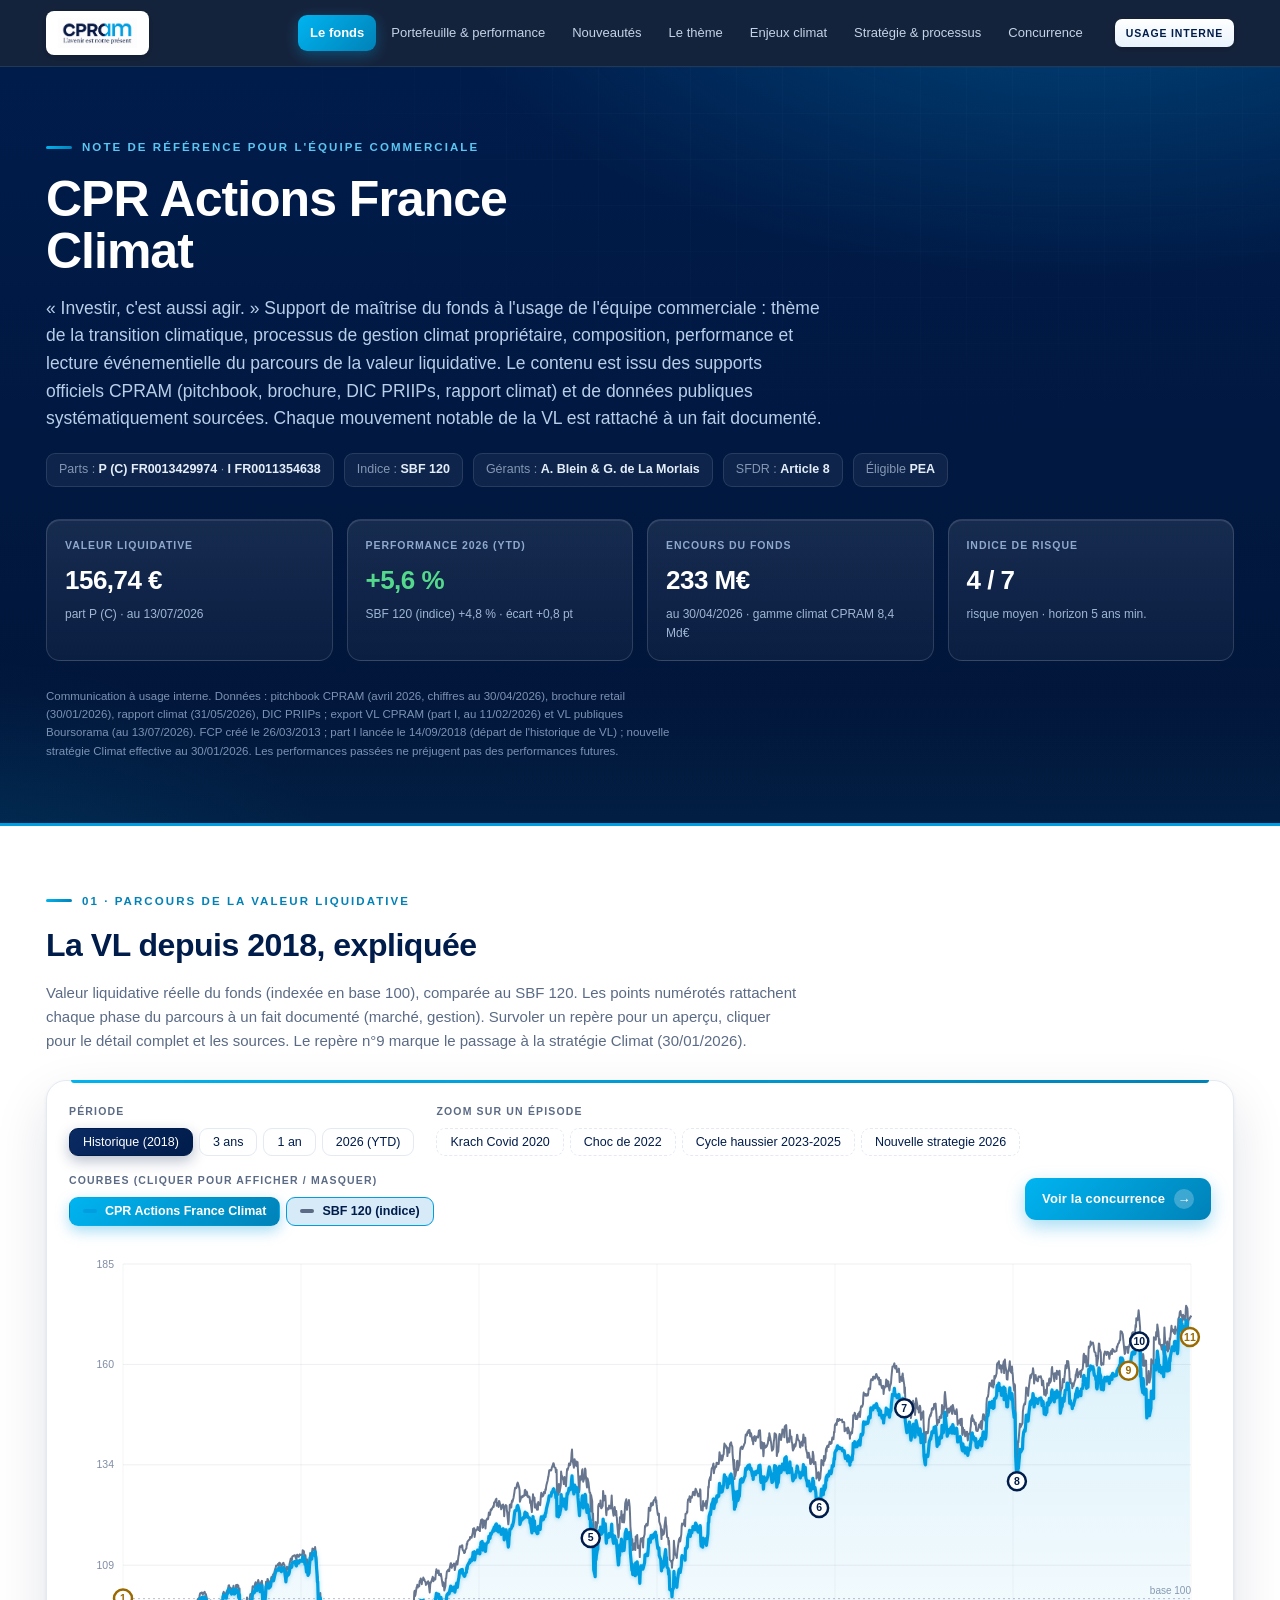
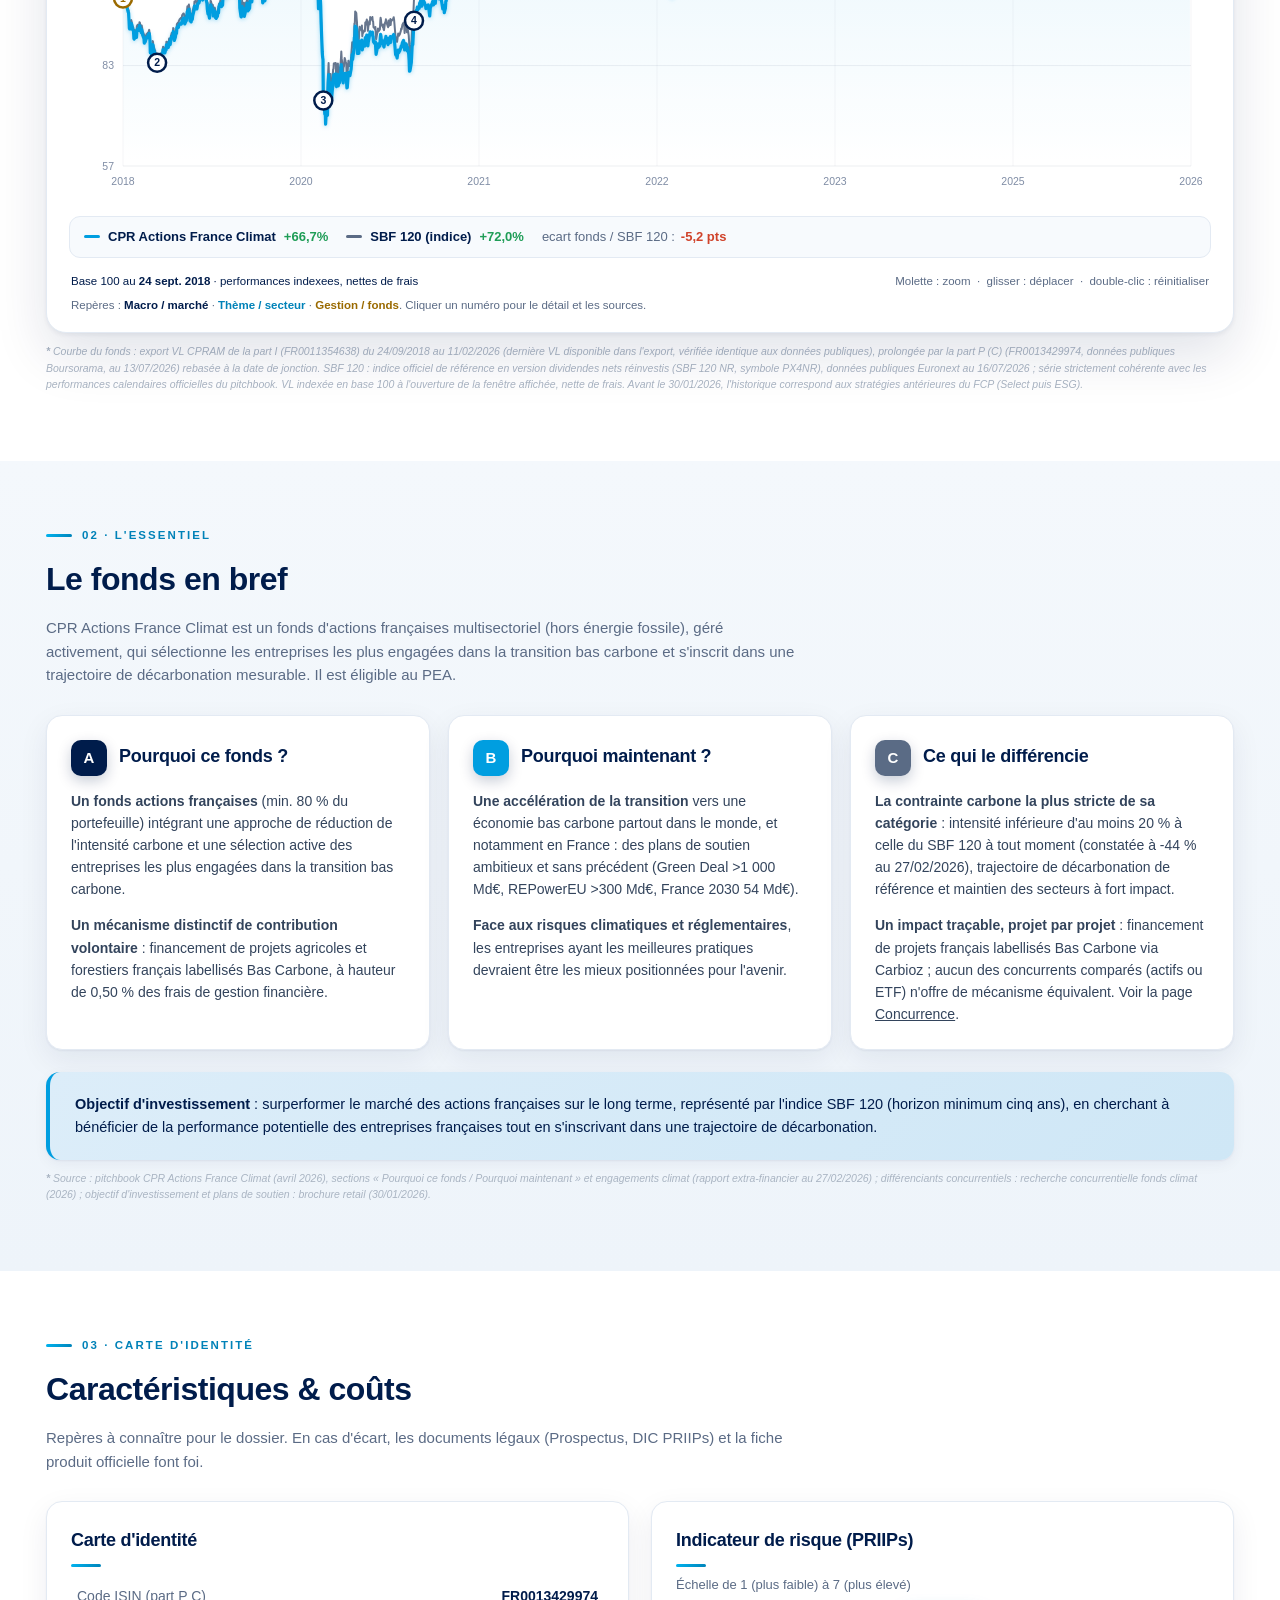
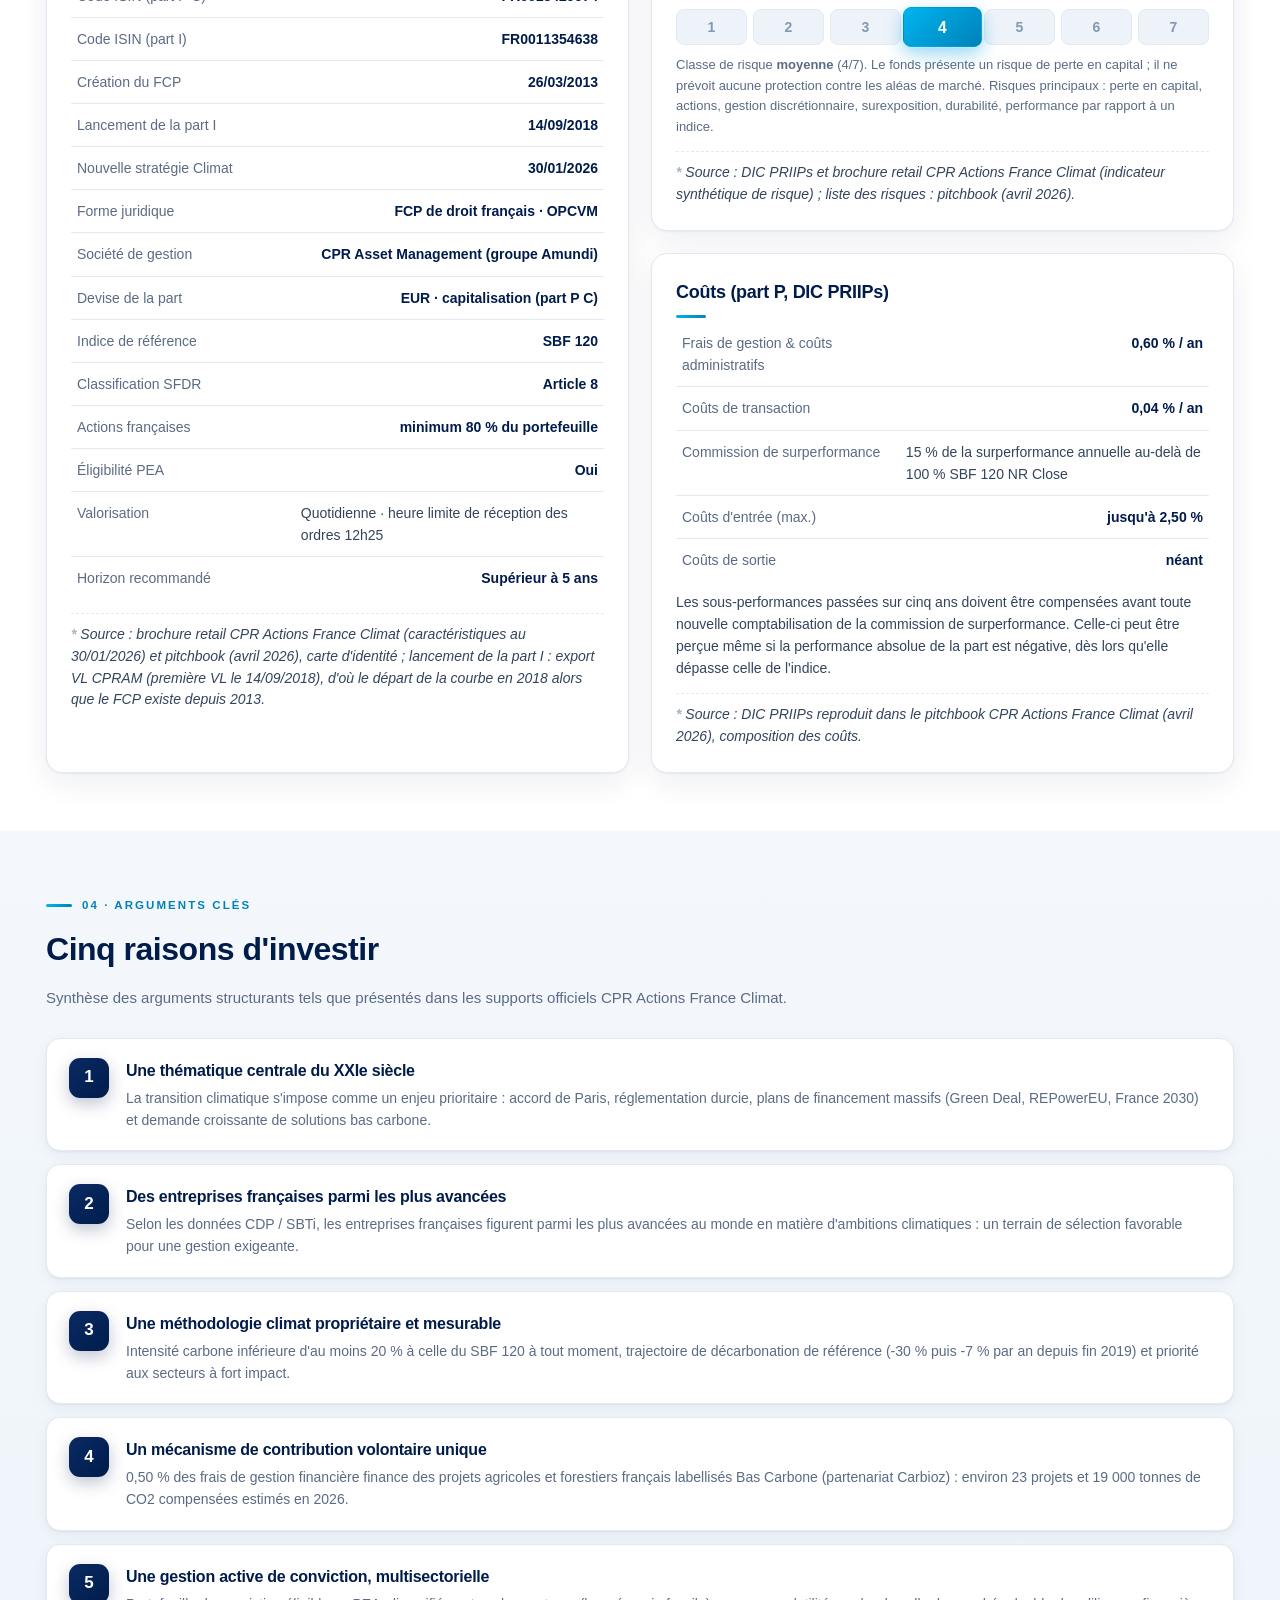
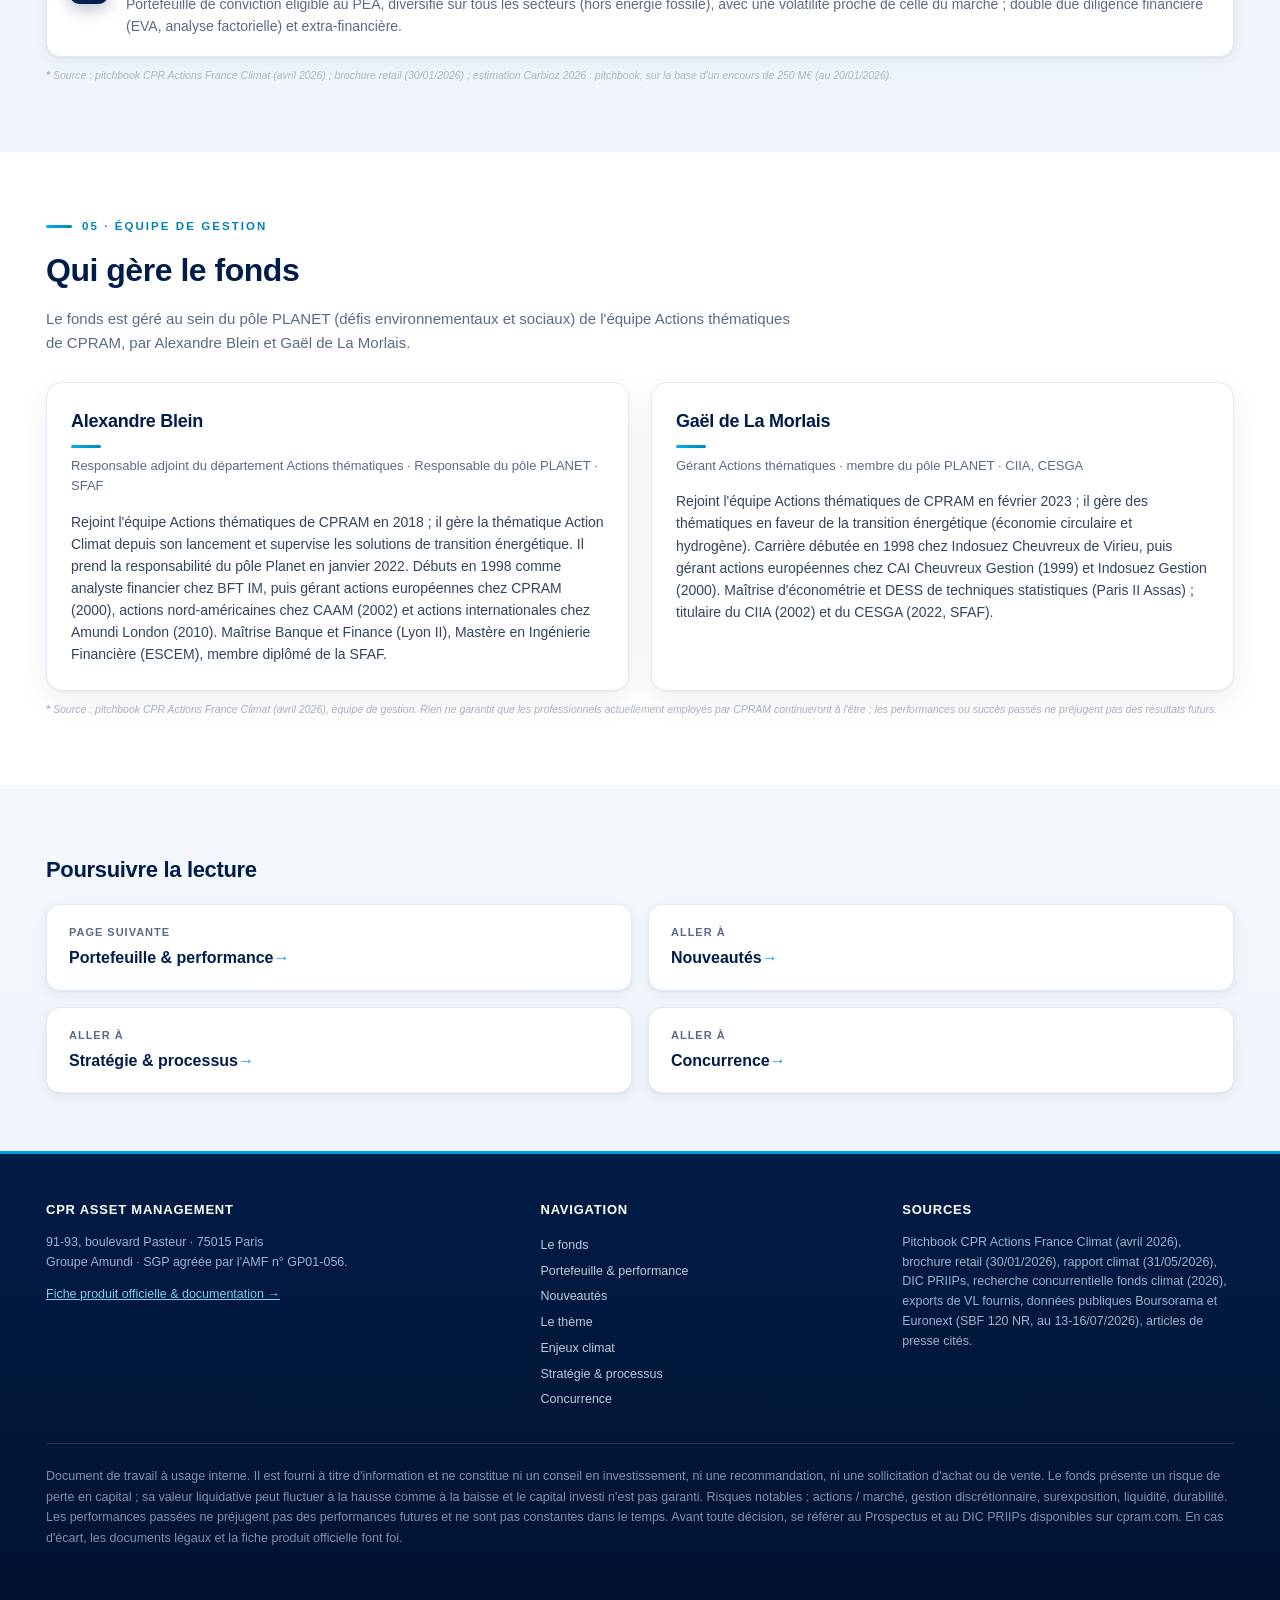
==== commit d926c078: "Indice corrige en SBF 120 NR officiel (Euronext), chiffres recalcules, logos top 10, wording pro, su" ====
--- a/index.html
+++ b/index.html
@@ -4,7 +4,7 @@
 <meta charset="utf-8">
 <meta name="viewport" content="width=device-width, initial-scale=1">
 <title>CPR Actions France Climat | Note de référence interne</title>
-<link rel="stylesheet" href="styles.css?v=20260719">
+<link rel="stylesheet" href="styles.css?v=20260721">
 </head>
 <body>
 
@@ -40,11 +40,11 @@
 
     <div class="kpis">
       <div class="kpi"><div class="lab">Valeur liquidative</div><div class="val">156,74 €</div><div class="sub">part P (C) · au 13/07/2026</div></div>
-      <div class="kpi"><div class="lab">Performance 2026 (YTD)</div><div class="val pos">+5,6 %</div><div class="sub">SBF 120 (prix) +2,8 % · écart +2,8 pts</div></div>
+      <div class="kpi"><div class="lab">Performance 2026 (YTD)</div><div class="val pos">+5,6 %</div><div class="sub">SBF 120 (indice) +4,8 % · écart +0,8 pt</div></div>
       <div class="kpi"><div class="lab">Encours du fonds</div><div class="val">233 M€</div><div class="sub">au 30/04/2026 · gamme climat CPRAM 8,4 Md€</div></div>
       <div class="kpi"><div class="lab">Indice de risque</div><div class="val">4 / 7</div><div class="sub">risque moyen · horizon 5 ans min.</div></div>
     </div>
-    <p class="disc-mini">Communication à usage interne. Données&nbsp;: pitchbook CPRAM (avril 2026, chiffres au 30/04/2026), brochure retail (30/01/2026), rapport climat (31/05/2026), DIC PRIIPs&nbsp;; export VL CPRAM (part I, au 11/02/2026) et VL publiques Boursorama (au 13/07/2026). Date de création du FCP&nbsp;: 26/03/2013&nbsp;; nouvelle stratégie Climat effective au 30/01/2026. Les performances passées ne préjugent pas des performances futures.</p>
+    <p class="disc-mini">Communication à usage interne. Données&nbsp;: pitchbook CPRAM (avril 2026, chiffres au 30/04/2026), brochure retail (30/01/2026), rapport climat (31/05/2026), DIC PRIIPs&nbsp;; export VL CPRAM (part I, au 11/02/2026) et VL publiques Boursorama (au 13/07/2026). FCP créé le 26/03/2013&nbsp;; part I lancée le 14/09/2018 (départ de l'historique de VL)&nbsp;; nouvelle stratégie Climat effective au 30/01/2026. Les performances passées ne préjugent pas des performances futures.</p>
   </div>
 </div>
 
@@ -93,7 +93,7 @@
         <div class="hint">Repères&nbsp;: <span style="color:#001C4B;font-weight:700">Macro / marché</span> · <span style="color:#0082b8;font-weight:700">Thème / secteur</span> · <span style="color:#9a6a00;font-weight:700">Gestion / fonds</span>. Cliquer un numéro pour le détail et les sources.</div>
       </div>
     </div>
-    <p class="srcline">Courbe du fonds&nbsp;: export VL CPRAM de la part I (FR0011354638) du 24/09/2018 au 11/02/2026 (dernière VL disponible dans l'export, vérifiée identique aux données publiques), prolongée par la part P (C) (FR0013429974, données publiques Boursorama, au 13/07/2026) rebasée à la date de jonction. SBF 120&nbsp;: indice prix (hors dividendes), source Boursorama&nbsp;; l'indice de référence officiel du fonds est le SBF 120 dividendes nets réinvestis. VL indexée en base 100 à l'ouverture de la fenêtre affichée, nette de frais. Avant le 30/01/2026, l'historique correspond aux stratégies antérieures du FCP (Select puis ESG).</p>
+    <p class="srcline">Courbe du fonds&nbsp;: export VL CPRAM de la part I (FR0011354638) du 24/09/2018 au 11/02/2026 (dernière VL disponible dans l'export, vérifiée identique aux données publiques), prolongée par la part P (C) (FR0013429974, données publiques Boursorama, au 13/07/2026) rebasée à la date de jonction. SBF 120&nbsp;: indice officiel de référence en version dividendes nets réinvestis (SBF 120 NR, symbole PX4NR), données publiques Euronext au 16/07/2026&nbsp;; série strictement cohérente avec les performances calendaires officielles du pitchbook. VL indexée en base 100 à l'ouverture de la fenêtre affichée, nette de frais. Avant le 30/01/2026, l'historique correspond aux stratégies antérieures du FCP (Select puis ESG).</p>
   </div>
 </section>
 
@@ -118,16 +118,16 @@
         <p><b>Face aux risques climatiques et réglementaires</b>, les entreprises ayant les meilleures pratiques devraient être les mieux positionnées pour l'avenir.</p>
       </div>
       <div class="card">
-        <div class="dimhead"><div class="dimnum" style="background:#5a6b85">C</div><h3>Pourquoi CPRAM&nbsp;?</h3></div>
-        <p><b>Une expertise climat reconnue</b>&nbsp;: une équipe dédiée aux enjeux climatiques depuis 2018 et environ 8,4 Md€ d'encours sous gestion dans la gamme climat et biodiversité (au 31/03/2026).</p>
-        <p><b>Adossé au groupe Amundi</b>&nbsp;: 95 Md€ d'actifs gérés par CPRAM, 36 gérants d'une expérience moyenne supérieure à 15 ans, et la recherche ESG d'Amundi (~50 analystes).</p>
+        <div class="dimhead"><div class="dimnum" style="background:#5a6b85">C</div><h3>Ce qui le différencie</h3></div>
+        <p><b>La contrainte carbone la plus stricte de sa catégorie</b>&nbsp;: intensité inférieure d'au moins 20 % à celle du SBF 120 à tout moment (constatée à -44 % au 27/02/2026), trajectoire de décarbonation de référence et maintien des secteurs à fort impact.</p>
+        <p><b>Un impact traçable, projet par projet</b>&nbsp;: financement de projets français labellisés Bas Carbone via Carbioz&nbsp;; aucun des concurrents comparés (actifs ou ETF) n'offre de mécanisme équivalent. Voir la page <a href="concurrence.html">Concurrence</a>.</p>
       </div>
     </div>
 
     <div class="callout" style="margin-top:22px">
       <p><b>Objectif d'investissement</b>&nbsp;: surperformer le marché des actions françaises sur le long terme, représenté par l'indice SBF 120 (horizon minimum cinq ans), en cherchant à bénéficier de la performance potentielle des entreprises françaises tout en s'inscrivant dans une trajectoire de décarbonation.</p>
     </div>
-    <p class="srcline">Source&nbsp;: pitchbook CPR Actions France Climat (avril 2026), sections «&nbsp;Pourquoi ce fonds / maintenant / CPRAM&nbsp;»&nbsp;; objectif d'investissement et plans de soutien&nbsp;: brochure retail (30/01/2026) et pitchbook (Green Deal, REPowerEU, France 2030).</p>
+    <p class="srcline">Source&nbsp;: pitchbook CPR Actions France Climat (avril 2026), sections «&nbsp;Pourquoi ce fonds / Pourquoi maintenant&nbsp;» et engagements climat (rapport extra-financier au 27/02/2026)&nbsp;; différenciants concurrentiels&nbsp;: recherche concurrentielle fonds climat (2026)&nbsp;; objectif d'investissement et plans de soutien&nbsp;: brochure retail (30/01/2026).</p>
   </div>
 </section>
 
@@ -146,7 +146,8 @@
         <table class="idtable" style="margin-top:8px">
           <tr><td>Code ISIN (part P C)</td><td>FR0013429974</td></tr>
           <tr><td>Code ISIN (part I)</td><td>FR0011354638</td></tr>
-          <tr><td>Date de création du FCP</td><td>26/03/2013</td></tr>
+          <tr><td>Création du FCP</td><td>26/03/2013</td></tr>
+          <tr><td>Lancement de la part I</td><td>14/09/2018</td></tr>
           <tr><td>Nouvelle stratégie Climat</td><td>30/01/2026</td></tr>
           <tr><td>Forme juridique</td><td>FCP de droit français · OPCVM</td></tr>
           <tr><td>Société de gestion</td><td>CPR Asset Management (groupe Amundi)</td></tr>
@@ -158,7 +159,7 @@
           <tr><td>Valorisation</td><td class="lng">Quotidienne · heure limite de réception des ordres 12h25</td></tr>
           <tr><td>Horizon recommandé</td><td>Supérieur à 5 ans</td></tr>
         </table>
-        <p class="srcline">Source&nbsp;: brochure retail CPR Actions France Climat (caractéristiques au 30/01/2026) et pitchbook (avril 2026), carte d'identité.</p>
+        <p class="srcline">Source&nbsp;: brochure retail CPR Actions France Climat (caractéristiques au 30/01/2026) et pitchbook (avril 2026), carte d'identité&nbsp;; lancement de la part I&nbsp;: export VL CPRAM (première VL le 14/09/2018), d'où le départ de la courbe en 2018 alors que le FCP existe depuis 2013.</p>
       </div>
 
       <div style="display:flex;flex-direction:column;gap:22px">
@@ -267,7 +268,7 @@
       </div>
       <div>
         <h4>Sources</h4>
-        <p>Pitchbook CPR Actions France Climat (avril 2026), brochure retail (30/01/2026), rapport climat (31/05/2026), DIC PRIIPs, recherche concurrentielle fonds climat (2026), exports de VL fournis et données publiques Boursorama (au 13-16/07/2026), articles de presse cités.</p>
+        <p>Pitchbook CPR Actions France Climat (avril 2026), brochure retail (30/01/2026), rapport climat (31/05/2026), DIC PRIIPs, recherche concurrentielle fonds climat (2026), exports de VL fournis, données publiques Boursorama et Euronext (SBF 120 NR, au 13-16/07/2026), articles de presse cités.</p>
       </div>
     </div>
     <p class="disc">Document de travail à usage interne. Il est fourni à titre d'information et ne constitue ni un conseil en investissement, ni une recommandation, ni une sollicitation d'achat ou de vente. Le fonds présente un risque de perte en capital&nbsp;; sa valeur liquidative peut fluctuer à la hausse comme à la baisse et le capital investi n'est pas garanti. Risques notables&nbsp;: actions / marché, gestion discrétionnaire, surexposition, liquidité, durabilité. Les performances passées ne préjugent pas des performances futures et ne sont pas constantes dans le temps. Avant toute décision, se référer au Prospectus et au DIC PRIIPs disponibles sur cpram.com. En cas d'écart, les documents légaux et la fiche produit officielle font foi.</p>
@@ -294,8 +295,8 @@
   ranges: ["hist","3a","1a","ytd"], defaultRange: "hist"
 };
 </script>
-<script src="data.js?v=20260719"></script>
-<script src="chart.js?v=20260719"></script>
+<script src="data.js?v=20260721"></script>
+<script src="chart.js?v=20260721"></script>
 <script>
 /* Transition "slide" vers la page Concurrence */
 (function(){
@@ -311,6 +312,6 @@
   });
 })();
 </script>
-<script src="site.js?v=20260719"></script>
+<script src="site.js?v=20260721"></script>
 </body>
 </html>
--- a/styles.css
+++ b/styles.css
@@ -216,8 +216,8 @@
 
 .note{font-size:12.5px;color:var(--muted);margin-top:14px}
 /* petite ligne de source grise, avec asterisque, sous chaque bloc de données */
-.srcline{font-size:10.5px;color:#9aa7b8;line-height:1.55;margin-top:10px;display:block}
-.srcline:before{content:"\002A\00A0";color:#9aa7b8;font-weight:700}
+.srcline{font-size:10.5px;color:#a9b4c2;line-height:1.55;margin-top:10px;display:block;font-style:italic}
+.srcline:before{content:"\002A\00A0";color:#a9b4c2;font-weight:700}
 .card .srcline{margin-top:14px;padding-top:10px;border-top:1px dashed var(--line)}
 .srcsup{color:#9aa7b8;font-weight:700;font-size:.72em;vertical-align:super;margin-left:2px}
 .kpi .srcline{color:#7c92b4;border:none;margin-top:8px}
@@ -453,6 +453,10 @@
 .exch.norm{background:#fdecec;border-color:#f6d2d2;color:#a23b2c}
 .exch.sect{background:var(--gray)}
 
+/* ---------- mini logos (top 10) ---------- */
+.lgcell{display:inline-flex;align-items:center;gap:9px}
+.lgcell img{width:20px;height:20px;border-radius:5px;object-fit:contain;background:#fff;border:1px solid var(--line);padding:1px;flex:0 0 auto}
+
 /* ---------- Nouveautés / actualités ---------- */
 .updated{display:inline-flex;align-items:center;gap:9px;font-size:12.5px;color:var(--muted);background:var(--gray);border:1px solid var(--line);padding:8px 15px;border-radius:22px}
 .updated b{color:var(--navy)}
